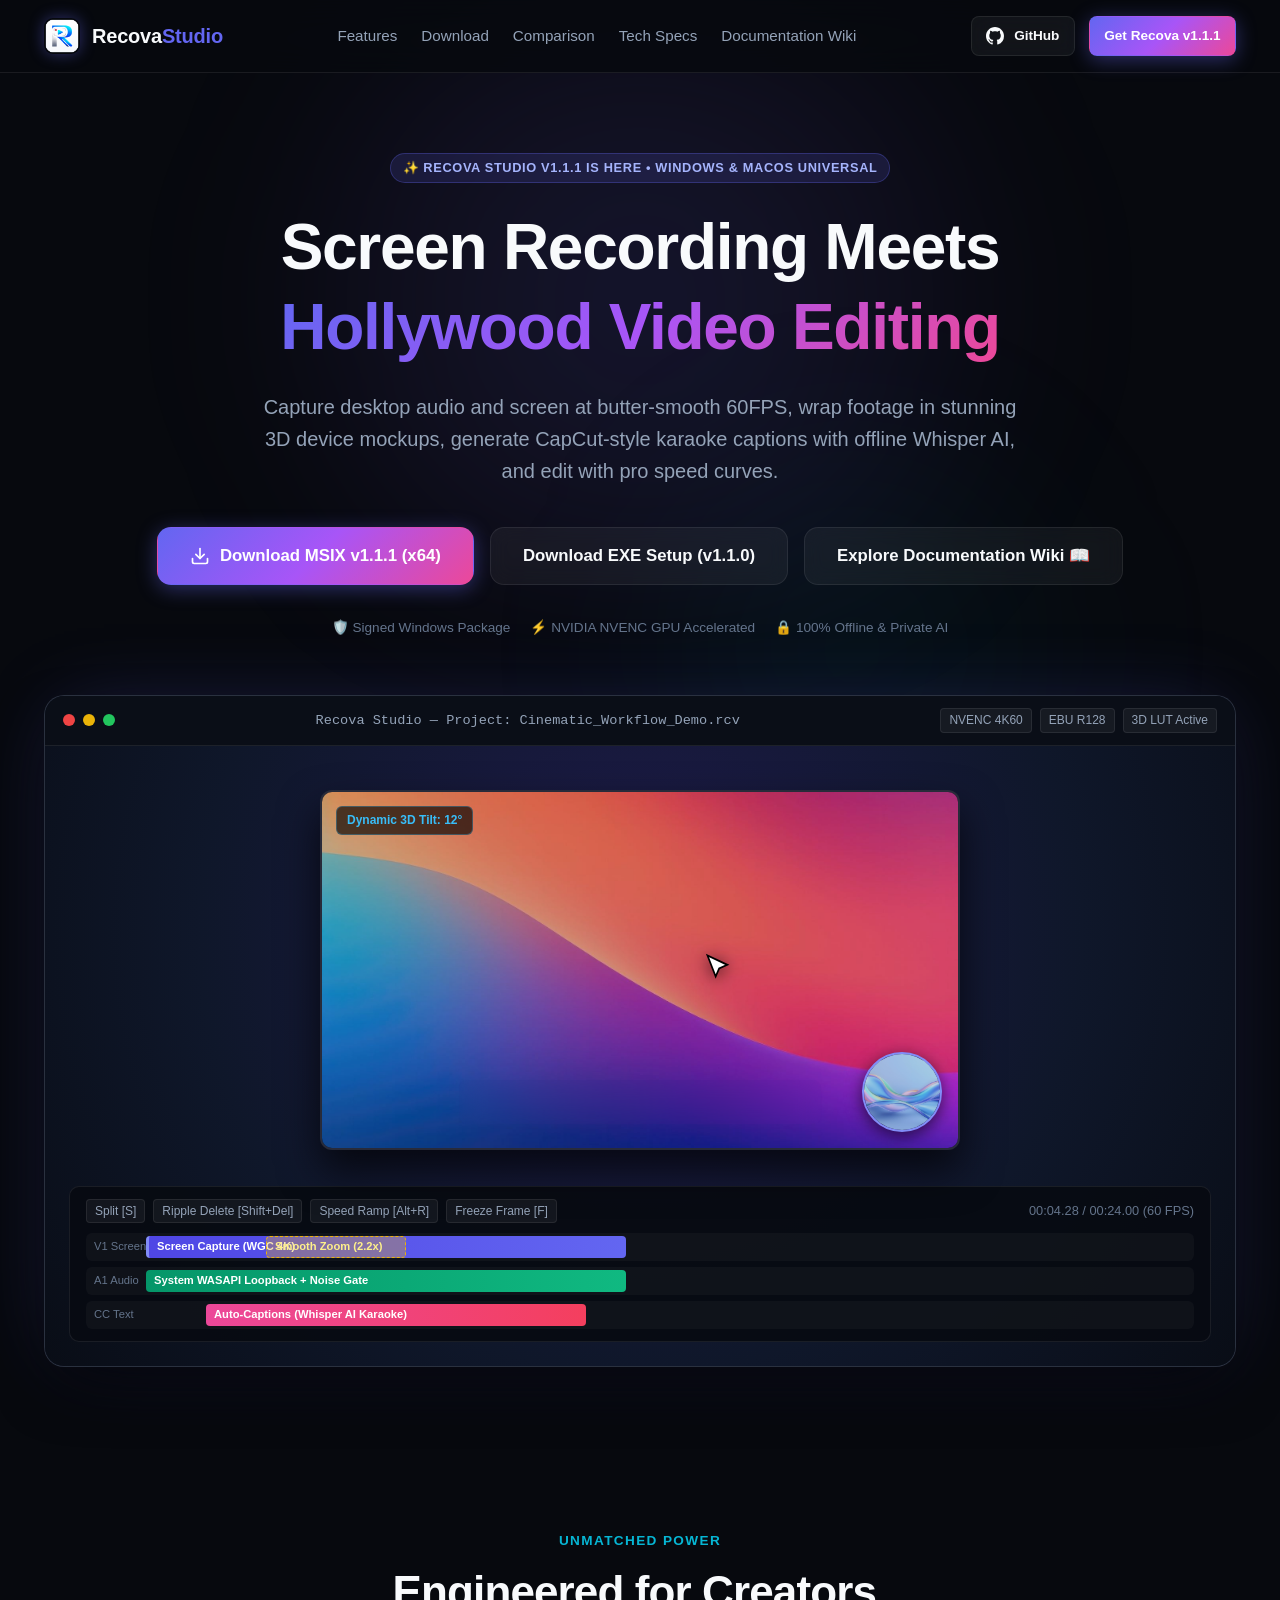
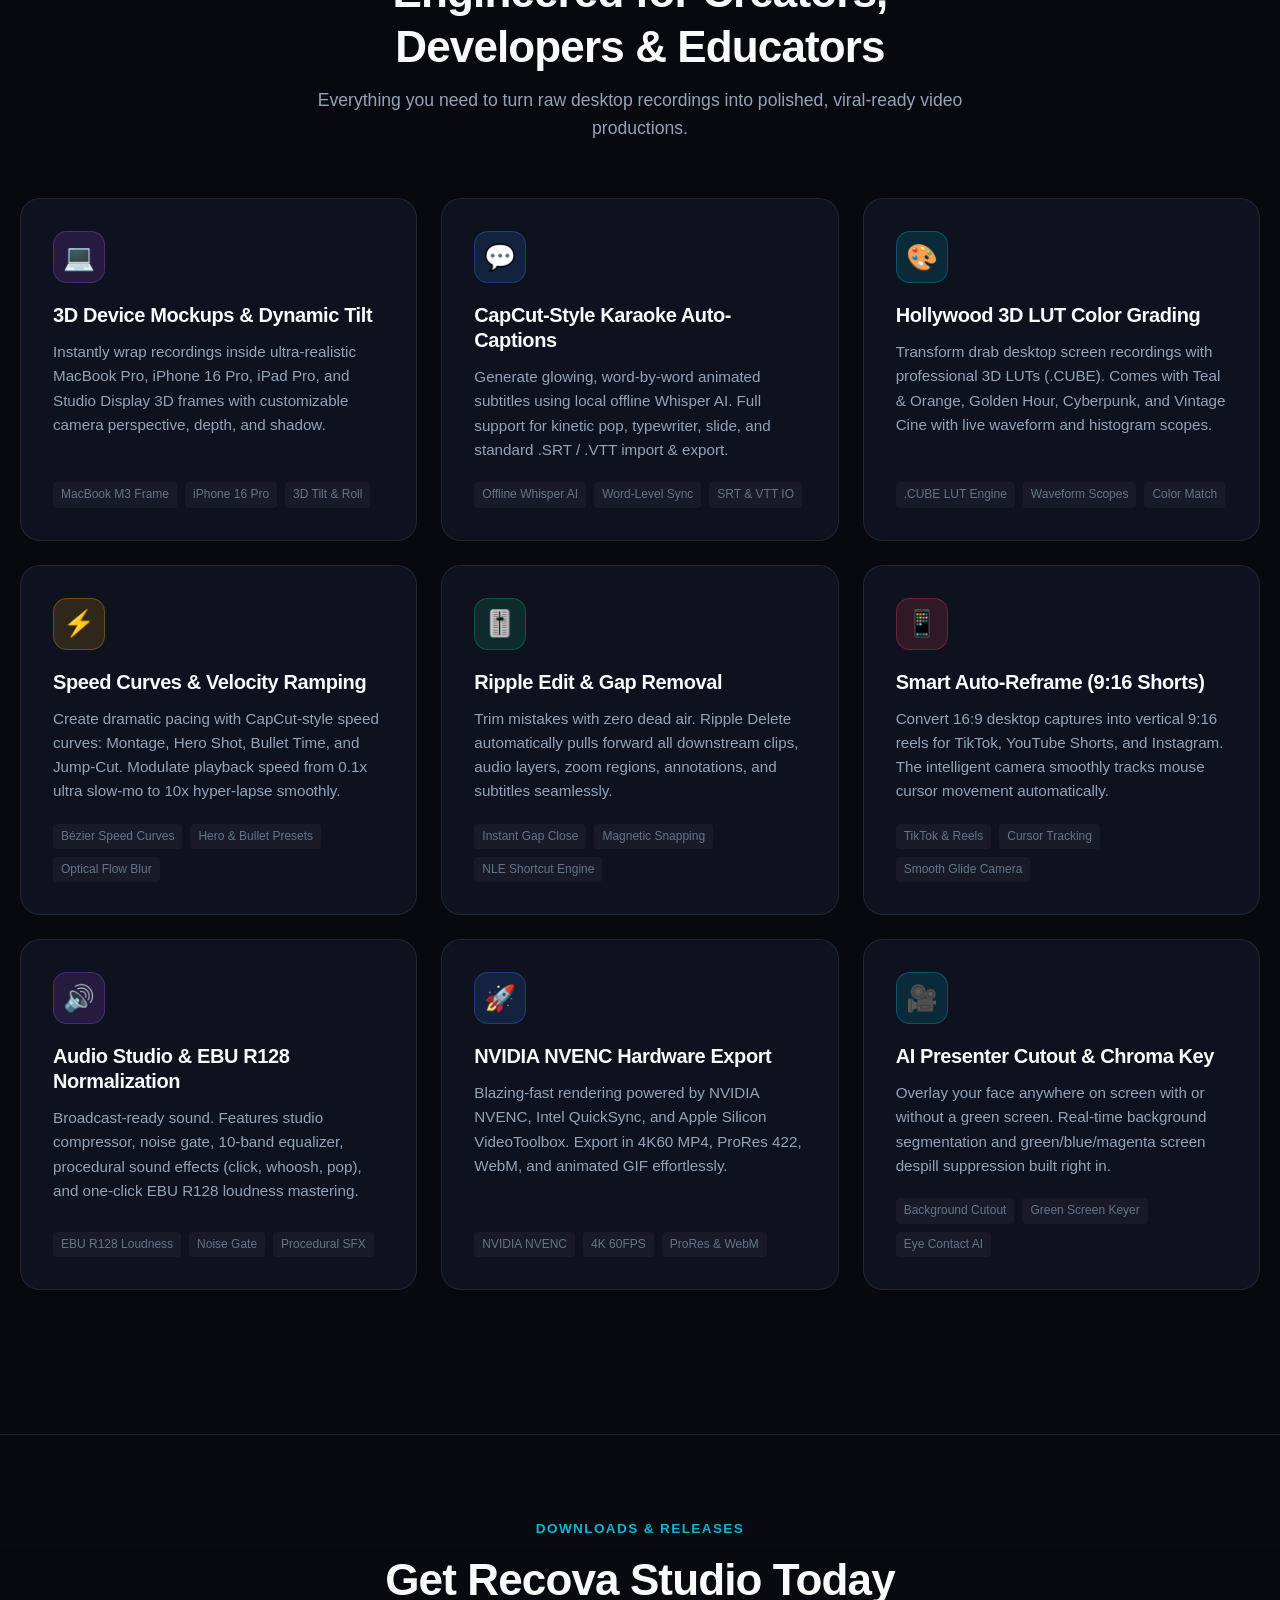
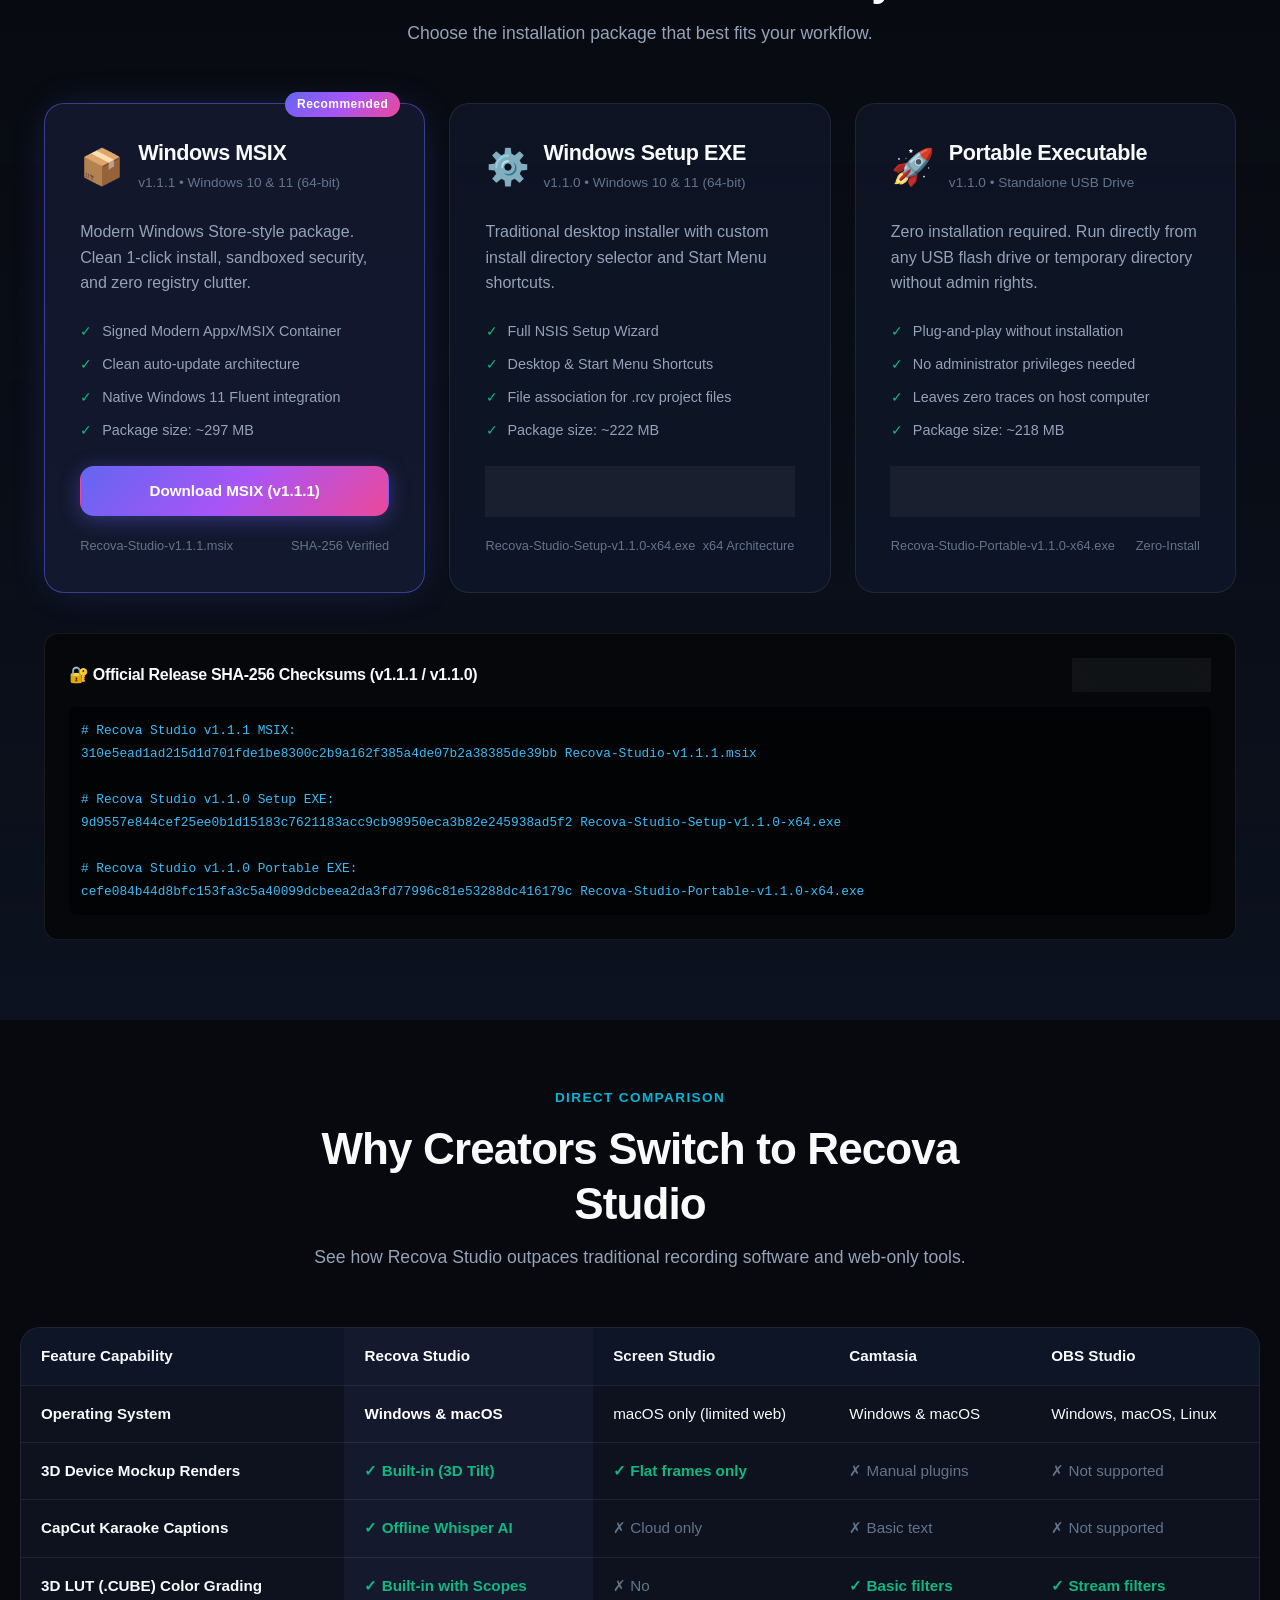
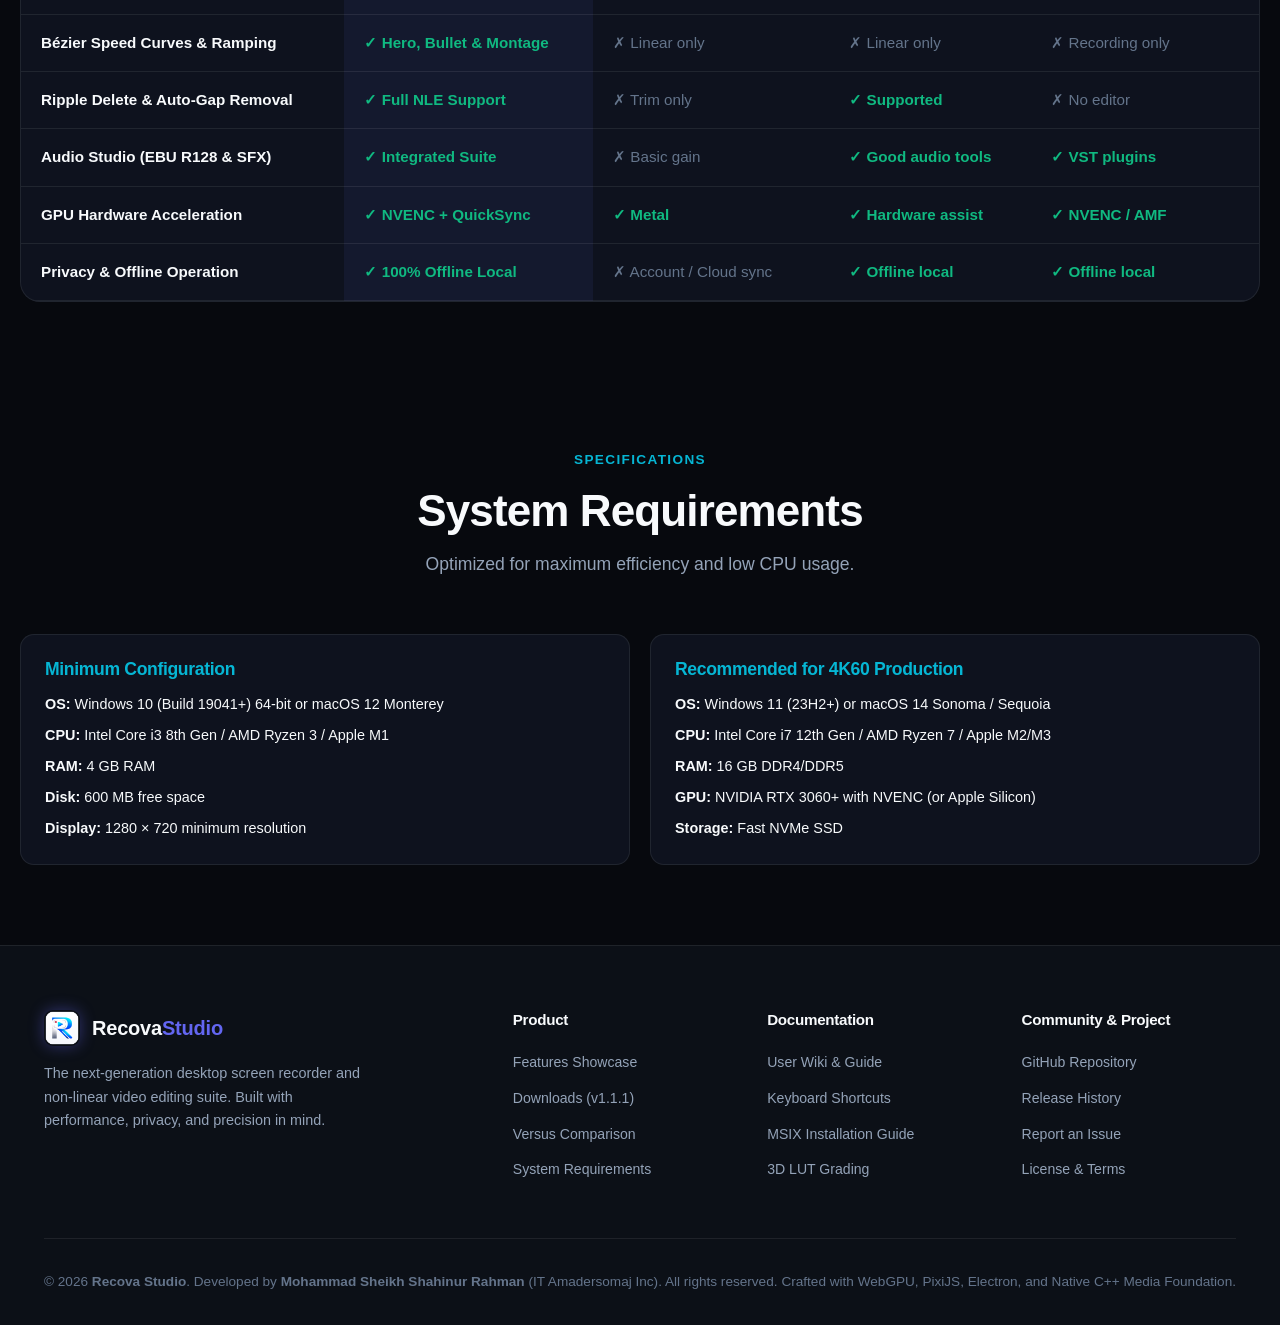
==== index.html @ 838f5127 "feat: launch official Recova Studio user website, documentation wiki, and download portal" ====
<!DOCTYPE html>
<html lang="en">
<head>
  <meta charset="UTF-8">
  <meta name="viewport" content="width=device-width, initial-scale=1.0">
  <title>Recova Studio — Next-Gen Screen Recording & Pro NLE Studio</title>
  <meta name="description" content="Recova Studio is a next-generation screen recorder and non-linear video editor for Windows and Mac. Featuring 3D device mockups, CapCut-style karaoke captions, offline Whisper AI, 3D LUTs, and GPU hardware acceleration.">
  <link rel="icon" type="image/png" href="assets/app-icons/recordly-32.png">
  <link rel="stylesheet" href="style.css">
</head>
<body>

  <!-- Ambient Glow Effects -->
  <div class="ambient-glow"></div>
  <div class="ambient-glow-bottom"></div>

  <!-- Navbar -->
  <header class="navbar">
    <div class="container nav-wrapper">
      <a href="index.html" class="brand">
        <img src="assets/recova-logo.png" alt="Recova Studio Logo" class="brand-icon">
        <span>Recova<span style="color: var(--accent-primary);">Studio</span></span>
      </a>

      <ul class="nav-links">
        <li><a href="#features" class="nav-link">Features</a></li>
        <li><a href="#download" class="nav-link">Download</a></li>
        <li><a href="#comparison" class="nav-link">Comparison</a></li>
        <li><a href="#specs" class="nav-link">Tech Specs</a></li>
        <li><a href="docs.html" class="nav-link">Documentation Wiki</a></li>
      </ul>

      <div class="nav-actions">
        <a href="https://github.com/mohammad-sheikh-shahinur-rahman/RECOVA-STUDIO-WIKI" target="_blank" rel="noopener noreferrer" class="btn btn-secondary btn-sm">
          <svg width="18" height="18" viewBox="0 0 24 24" fill="currentColor"><path d="M12 0C5.37 0 0 5.37 0 12c0 5.31 3.435 9.795 8.205 11.385.6.105.825-.255.825-.57 0-.285-.015-1.23-.015-2.235-3.015.555-3.795-.735-4.035-1.41-.135-.345-.72-1.41-1.23-1.695-.42-.225-1.02-.78-.015-.795.945-.015 1.62.87 1.845 1.23 1.08 1.815 2.805 1.305 3.495.99.105-.78.42-1.305.765-1.605-2.67-.3-5.46-1.335-5.46-5.925 0-1.305.465-2.385 1.23-3.225-.12-.3-.54-1.53.12-3.18 0 0 1.005-.315 3.3 1.23.96-.27 1.98-.405 3-.405s2.04.135 3 .405c2.295-1.56 3.3-1.23 3.3-1.23.66 1.65.24 2.88.12 3.18.765.84 1.23 1.905 1.23 3.225 0 4.605-2.805 5.625-5.475 5.925.435.375.81 1.095.81 2.22 0 1.605-.015 2.895-.015 3.3 0 .315.225.69.825.57A12.02 12.02 0 0024 12c0-6.63-5.37-12-12-12z"/></svg>
          GitHub
        </a>
        <a href="#download" class="btn btn-primary btn-sm">Get Recova v1.1.1</a>
      </div>
    </div>
  </header>

  <!-- Hero Section -->
  <main>
    <section class="hero">
      <div class="container">
        <div class="hero-badge-wrap">
          <span class="badge badge-gradient">
            ✨ Recova Studio v1.1.1 is here • Windows & macOS Universal
          </span>
        </div>

        <h1 class="hero-title">
          Screen Recording Meets <br>
          <span class="accent-gradient-text">Hollywood Video Editing</span>
        </h1>

        <p class="hero-subtitle">
          Capture desktop audio and screen at butter-smooth 60FPS, wrap footage in stunning 3D device mockups, generate CapCut-style karaoke captions with offline Whisper AI, and edit with pro speed curves.
        </p>

        <div class="hero-cta-group">
          <a href="https://github.com/mohammad-sheikh-shahinur-rahman/RECOVA-STUDIO-WIKI/releases/download/v1.1.1/Recova-Studio-v1.1.1.msix" class="btn btn-primary btn-lg">
            <svg width="20" height="20" viewBox="0 0 24 24" fill="none" stroke="currentColor" stroke-width="2" stroke-linecap="round" stroke-linejoin="round"><path d="M21 15v4a2 2 0 0 1-2 2H5a2 2 0 0 1-2-2v-4"></path><polyline points="7 10 12 15 17 10"></polyline><line x1="12" y1="15" x2="12" y2="3"></line></svg>
            Download MSIX v1.1.1 (x64)
          </a>
          <a href="https://github.com/mohammad-sheikh-shahinur-rahman/RECOVA-STUDIO-WIKI/releases/download/v1.1.1/Recova-Studio-Setup-v1.1.0-x64.exe" class="btn btn-secondary btn-lg">
            Download EXE Setup (v1.1.0)
          </a>
          <a href="docs.html" class="btn btn-secondary btn-lg">
            Explore Documentation Wiki 📖
          </a>
        </div>

        <div class="hero-meta">
          <span>🛡️ Signed Windows Package</span>
          <span>⚡ NVIDIA NVENC GPU Accelerated</span>
          <span>🔒 100% Offline & Private AI</span>
        </div>

        <!-- 3D Interactive App Mockup Preview -->
        <div class="preview-showcase">
          <div class="app-frame">
            <div class="frame-header">
              <div class="frame-dots">
                <span class="dot red"></span>
                <span class="dot yellow"></span>
                <span class="dot green"></span>
              </div>
              <div class="frame-title">Recova Studio — Project: Cinematic_Workflow_Demo.rcv</div>
              <div class="frame-chips">
                <span class="chip">NVENC 4K60</span>
                <span class="chip">EBU R128</span>
                <span class="chip">3D LUT Active</span>
              </div>
            </div>

            <div class="frame-body">
              <div class="mockup-canvas-wrapper">
                <div class="mockup-3d-screen">
                  <img src="assets/energy-17.jpg" alt="Video Canvas Preview">
                  <div class="mockup-overlay-badge">Dynamic 3D Tilt: 12°</div>
                  
                  <!-- Floating Cursor -->
                  <svg class="mockup-cursor" viewBox="0 0 24 24" fill="#ffffff" stroke="#000000" stroke-width="1.5">
                    <path d="M3 3l7 18 3-7 7-3L3 3z"/>
                  </svg>

                  <!-- Floating Webcam Bubble -->
                  <div class="mockup-webcam-bubble">
                    <img src="assets/glassmorphism-3.jpg" alt="Webcam Overlay">
                  </div>

                  <!-- Word-by-Word Karaoke Subtitle -->
                  <div class="mockup-karaoke-cue">
                    <span class="karaoke-active">Generate</span> cinematic videos in minutes ✨
                  </div>
                </div>
              </div>

              <!-- Pro Multi-Track Timeline -->
              <div class="mockup-timeline">
                <div class="timeline-controls">
                  <div class="timeline-tools">
                    <button class="tool-btn">Split [S]</button>
                    <button class="tool-btn">Ripple Delete [Shift+Del]</button>
                    <button class="tool-btn">Speed Ramp [Alt+R]</button>
                    <button class="tool-btn">Freeze Frame [F]</button>
                  </div>
                  <span>00:04.28 / 00:24.00 (60 FPS)</span>
                </div>

                <div class="timeline-tracks">
                  <div class="timeline-track">
                    <span>V1 Screen</span>
                    <div class="track-block block-video">Screen Capture (WGC 4K)</div>
                    <div class="track-block block-zoom">Smooth Zoom (2.2x)</div>
                  </div>
                  <div class="timeline-track">
                    <span>A1 Audio</span>
                    <div class="track-block block-audio">System WASAPI Loopback + Noise Gate</div>
                  </div>
                  <div class="timeline-track">
                    <span>CC Text</span>
                    <div class="track-block block-captions">Auto-Captions (Whisper AI Karaoke)</div>
                  </div>
                </div>
              </div>
            </div>
          </div>
        </div>
      </div>
    </section>

    <!-- Core Features Section -->
    <section id="features" class="container" style="padding: 4rem 0;">
      <div class="section-header">
        <span class="section-tag">Unmatched Power</span>
        <h2>Engineered for Creators, Developers & Educators</h2>
        <p class="section-desc">Everything you need to turn raw desktop recordings into polished, viral-ready video productions.</p>
      </div>

      <div class="features-grid">
        <!-- Feature 1 -->
        <div class="feature-card">
          <div class="card-icon purple">💻</div>
          <h3>3D Device Mockups & Dynamic Tilt</h3>
          <p>Instantly wrap recordings inside ultra-realistic MacBook Pro, iPhone 16 Pro, iPad Pro, and Studio Display 3D frames with customizable camera perspective, depth, and shadow.</p>
          <div class="feature-tags">
            <span class="tag-pill">MacBook M3 Frame</span>
            <span class="tag-pill">iPhone 16 Pro</span>
            <span class="tag-pill">3D Tilt & Roll</span>
          </div>
        </div>

        <!-- Feature 2 -->
        <div class="feature-card">
          <div class="card-icon blue">💬</div>
          <h3>CapCut-Style Karaoke Auto-Captions</h3>
          <p>Generate glowing, word-by-word animated subtitles using local offline Whisper AI. Full support for kinetic pop, typewriter, slide, and standard .SRT / .VTT import & export.</p>
          <div class="feature-tags">
            <span class="tag-pill">Offline Whisper AI</span>
            <span class="tag-pill">Word-Level Sync</span>
            <span class="tag-pill">SRT & VTT IO</span>
          </div>
        </div>

        <!-- Feature 3 -->
        <div class="feature-card">
          <div class="card-icon cyan">🎨</div>
          <h3>Hollywood 3D LUT Color Grading</h3>
          <p>Transform drab desktop screen recordings with professional 3D LUTs (.CUBE). Comes with Teal & Orange, Golden Hour, Cyberpunk, and Vintage Cine with live waveform and histogram scopes.</p>
          <div class="feature-tags">
            <span class="tag-pill">.CUBE LUT Engine</span>
            <span class="tag-pill">Waveform Scopes</span>
            <span class="tag-pill">Color Match</span>
          </div>
        </div>

        <!-- Feature 4 -->
        <div class="feature-card">
          <div class="card-icon amber">⚡</div>
          <h3>Speed Curves & Velocity Ramping</h3>
          <p>Create dramatic pacing with CapCut-style speed curves: Montage, Hero Shot, Bullet Time, and Jump-Cut. Modulate playback speed from 0.1x ultra slow-mo to 10x hyper-lapse smoothly.</p>
          <div class="feature-tags">
            <span class="tag-pill">Bézier Speed Curves</span>
            <span class="tag-pill">Hero & Bullet Presets</span>
            <span class="tag-pill">Optical Flow Blur</span>
          </div>
        </div>

        <!-- Feature 5 -->
        <div class="feature-card">
          <div class="card-icon emerald">🎚️</div>
          <h3>Ripple Edit & Gap Removal</h3>
          <p>Trim mistakes with zero dead air. Ripple Delete automatically pulls forward all downstream clips, audio layers, zoom regions, annotations, and subtitles seamlessly.</p>
          <div class="feature-tags">
            <span class="tag-pill">Instant Gap Close</span>
            <span class="tag-pill">Magnetic Snapping</span>
            <span class="tag-pill">NLE Shortcut Engine</span>
          </div>
        </div>

        <!-- Feature 6 -->
        <div class="feature-card">
          <div class="card-icon rose">📱</div>
          <h3>Smart Auto-Reframe (9:16 Shorts)</h3>
          <p>Convert 16:9 desktop captures into vertical 9:16 reels for TikTok, YouTube Shorts, and Instagram. The intelligent camera smoothly tracks mouse cursor movement automatically.</p>
          <div class="feature-tags">
            <span class="tag-pill">TikTok & Reels</span>
            <span class="tag-pill">Cursor Tracking</span>
            <span class="tag-pill">Smooth Glide Camera</span>
          </div>
        </div>

        <!-- Feature 7 -->
        <div class="feature-card">
          <div class="card-icon purple">🔊</div>
          <h3>Audio Studio & EBU R128 Normalization</h3>
          <p>Broadcast-ready sound. Features studio compressor, noise gate, 10-band equalizer, procedural sound effects (click, whoosh, pop), and one-click EBU R128 loudness mastering.</p>
          <div class="feature-tags">
            <span class="tag-pill">EBU R128 Loudness</span>
            <span class="tag-pill">Noise Gate</span>
            <span class="tag-pill">Procedural SFX</span>
          </div>
        </div>

        <!-- Feature 8 -->
        <div class="feature-card">
          <div class="card-icon blue">🚀</div>
          <h3>NVIDIA NVENC Hardware Export</h3>
          <p>Blazing-fast rendering powered by NVIDIA NVENC, Intel QuickSync, and Apple Silicon VideoToolbox. Export in 4K60 MP4, ProRes 422, WebM, and animated GIF effortlessly.</p>
          <div class="feature-tags">
            <span class="tag-pill">NVIDIA NVENC</span>
            <span class="tag-pill">4K 60FPS</span>
            <span class="tag-pill">ProRes & WebM</span>
          </div>
        </div>

        <!-- Feature 9 -->
        <div class="feature-card">
          <div class="card-icon cyan">🎥</div>
          <h3>AI Presenter Cutout & Chroma Key</h3>
          <p>Overlay your face anywhere on screen with or without a green screen. Real-time background segmentation and green/blue/magenta screen despill suppression built right in.</p>
          <div class="feature-tags">
            <span class="tag-pill">Background Cutout</span>
            <span class="tag-pill">Green Screen Keyer</span>
            <span class="tag-pill">Eye Contact AI</span>
          </div>
        </div>
      </div>
    </section>

    <!-- Downloads Section -->
    <section id="download" class="download-section">
      <div class="container">
        <div class="section-header">
          <span class="section-tag">Downloads & Releases</span>
          <h2>Get Recova Studio Today</h2>
          <p class="section-desc">Choose the installation package that best fits your workflow.</p>
        </div>

        <div class="download-cards-grid">
          <!-- MSIX Package (Recommended) -->
          <div class="dl-card highlight">
            <span class="dl-badge-top">Recommended</span>
            <div class="dl-header">
              <div class="dl-icon">📦</div>
              <div class="dl-title-wrap">
                <h3>Windows MSIX</h3>
                <span>v1.1.1 • Windows 10 & 11 (64-bit)</span>
              </div>
            </div>
            <p>Modern Windows Store-style package. Clean 1-click install, sandboxed security, and zero registry clutter.</p>
            <ul class="dl-features">
              <li><i>✓</i> Signed Modern Appx/MSIX Container</li>
              <li><i>✓</i> Clean auto-update architecture</li>
              <li><i>✓</i> Native Windows 11 Fluent integration</li>
              <li><i>✓</i> Package size: ~297 MB</li>
            </ul>
            <a href="https://github.com/mohammad-sheikh-shahinur-rahman/RECOVA-STUDIO-WIKI/releases/download/v1.1.1/Recova-Studio-v1.1.1.msix" class="btn btn-primary">
              Download MSIX (v1.1.1)
            </a>
            <div class="dl-meta-footer">
              <span>Recova-Studio-v1.1.1.msix</span>
              <span>SHA-256 Verified</span>
            </div>
          </div>

          <!-- Setup Installer EXE -->
          <div class="dl-card">
            <div class="dl-header">
              <div class="dl-icon">⚙️</div>
              <div class="dl-title-wrap">
                <h3>Windows Setup EXE</h3>
                <span>v1.1.0 • Windows 10 & 11 (64-bit)</span>
              </div>
            </div>
            <p>Traditional desktop installer with custom install directory selector and Start Menu shortcuts.</p>
            <ul class="dl-features">
              <li><i>✓</i> Full NSIS Setup Wizard</li>
              <li><i>✓</i> Desktop & Start Menu Shortcuts</li>
              <li><i>✓</i> File association for .rcv project files</li>
              <li><i>✓</i> Package size: ~222 MB</li>
            </ul>
            <a href="https://github.com/mohammad-sheikh-shahinur-rahman/RECOVA-STUDIO-WIKI/releases/download/v1.1.1/Recova-Studio-Setup-v1.1.0-x64.exe" class="btn btn-secondary">
              Download Setup EXE (v1.1.0)
            </a>
            <div class="dl-meta-footer">
              <span>Recova-Studio-Setup-v1.1.0-x64.exe</span>
              <span>x64 Architecture</span>
            </div>
          </div>

          <!-- Portable Executable -->
          <div class="dl-card">
            <div class="dl-header">
              <div class="dl-icon">🚀</div>
              <div class="dl-title-wrap">
                <h3>Portable Executable</h3>
                <span>v1.1.0 • Standalone USB Drive</span>
              </div>
            </div>
            <p>Zero installation required. Run directly from any USB flash drive or temporary directory without admin rights.</p>
            <ul class="dl-features">
              <li><i>✓</i> Plug-and-play without installation</li>
              <li><i>✓</i> No administrator privileges needed</li>
              <li><i>✓</i> Leaves zero traces on host computer</li>
              <li><i>✓</i> Package size: ~218 MB</li>
            </ul>
            <a href="https://github.com/mohammad-sheikh-shahinur-rahman/RECOVA-STUDIO-WIKI/releases/download/v1.1.1/Recova-Studio-Portable-v1.1.0-x64.exe" class="btn btn-secondary">
              Download Portable EXE
            </a>
            <div class="dl-meta-footer">
              <span>Recova-Studio-Portable-v1.1.0-x64.exe</span>
              <span>Zero-Install</span>
            </div>
          </div>
        </div>

        <!-- Checksums Box -->
        <div class="checksum-box">
          <div class="checksum-header">
            <h4>🔐 Official Release SHA-256 Checksums (v1.1.1 / v1.1.0)</h4>
            <button class="btn btn-secondary btn-sm" onclick="copyToClipboard('310e5ead1ad215d1d701fde1be8300c2b9a162f385a4de07b2a38385de39bb', this)">Copy MSIX Hash</button>
          </div>
          <div class="checksum-code">
# Recova Studio v1.1.1 MSIX:<br>
310e5ead1ad215d1d701fde1be8300c2b9a162f385a4de07b2a38385de39bb  Recova-Studio-v1.1.1.msix<br><br>
# Recova Studio v1.1.0 Setup EXE:<br>
9d9557e844cef25ee0b1d15183c7621183acc9cb98950eca3b82e245938ad5f2  Recova-Studio-Setup-v1.1.0-x64.exe<br><br>
# Recova Studio v1.1.0 Portable EXE:<br>
cefe084b44d8bfc153fa3c5a40099dcbeea2da3fd77996c81e53288dc416179c  Recova-Studio-Portable-v1.1.0-x64.exe
          </div>
        </div>
      </div>
    </section>

    <!-- Comparison Table -->
    <section id="comparison" class="container" style="padding: 4rem 0;">
      <div class="section-header">
        <span class="section-tag">Direct Comparison</span>
        <h2>Why Creators Switch to Recova Studio</h2>
        <p class="section-desc">See how Recova Studio outpaces traditional recording software and web-only tools.</p>
      </div>

      <div class="comparison-table-wrapper">
        <table class="comp-table">
          <thead>
            <tr>
              <th>Feature Capability</th>
              <th class="highlight-col">Recova Studio</th>
              <th>Screen Studio</th>
              <th>Camtasia</th>
              <th>OBS Studio</th>
            </tr>
          </thead>
          <tbody>
            <tr>
              <td><strong>Operating System</strong></td>
              <td class="highlight-col"><strong>Windows & macOS</strong></td>
              <td>macOS only (limited web)</td>
              <td>Windows & macOS</td>
              <td>Windows, macOS, Linux</td>
            </tr>
            <tr>
              <td><strong>3D Device Mockup Renders</strong></td>
              <td class="highlight-col"><span class="check">✓ Built-in (3D Tilt)</span></td>
              <td><span class="check">✓ Flat frames only</span></td>
              <td><span class="cross">✗ Manual plugins</span></td>
              <td><span class="cross">✗ Not supported</span></td>
            </tr>
            <tr>
              <td><strong>CapCut Karaoke Captions</strong></td>
              <td class="highlight-col"><span class="check">✓ Offline Whisper AI</span></td>
              <td><span class="cross">✗ Cloud only</span></td>
              <td><span class="cross">✗ Basic text</span></td>
              <td><span class="cross">✗ Not supported</span></td>
            </tr>
            <tr>
              <td><strong>3D LUT (.CUBE) Color Grading</strong></td>
              <td class="highlight-col"><span class="check">✓ Built-in with Scopes</span></td>
              <td><span class="cross">✗ No</span></td>
              <td><span class="check">✓ Basic filters</span></td>
              <td><span class="check">✓ Stream filters</span></td>
            </tr>
            <tr>
              <td><strong>Bézier Speed Curves & Ramping</strong></td>
              <td class="highlight-col"><span class="check">✓ Hero, Bullet & Montage</span></td>
              <td><span class="cross">✗ Linear only</span></td>
              <td><span class="cross">✗ Linear only</span></td>
              <td><span class="cross">✗ Recording only</span></td>
            </tr>
            <tr>
              <td><strong>Ripple Delete & Auto-Gap Removal</strong></td>
              <td class="highlight-col"><span class="check">✓ Full NLE Support</span></td>
              <td><span class="cross">✗ Trim only</span></td>
              <td><span class="check">✓ Supported</span></td>
              <td><span class="cross">✗ No editor</span></td>
            </tr>
            <tr>
              <td><strong>Audio Studio (EBU R128 & SFX)</strong></td>
              <td class="highlight-col"><span class="check">✓ Integrated Suite</span></td>
              <td><span class="cross">✗ Basic gain</span></td>
              <td><span class="check">✓ Good audio tools</span></td>
              <td><span class="check">✓ VST plugins</span></td>
            </tr>
            <tr>
              <td><strong>GPU Hardware Acceleration</strong></td>
              <td class="highlight-col"><span class="check">✓ NVENC + QuickSync</span></td>
              <td><span class="check">✓ Metal</span></td>
              <td><span class="check">✓ Hardware assist</span></td>
              <td><span class="check">✓ NVENC / AMF</span></td>
            </tr>
            <tr>
              <td><strong>Privacy & Offline Operation</strong></td>
              <td class="highlight-col"><span class="check">✓ 100% Offline Local</span></td>
              <td><span class="cross">✗ Account / Cloud sync</span></td>
              <td><span class="check">✓ Offline local</span></td>
              <td><span class="check">✓ Offline local</span></td>
            </tr>
          </tbody>
        </table>
      </div>
    </section>

    <!-- Technical Specs & Requirements -->
    <section id="specs" class="container" style="padding: 2rem 0 5rem;">
      <div class="section-header">
        <span class="section-tag">Specifications</span>
        <h2>System Requirements</h2>
        <p class="section-desc">Optimized for maximum efficiency and low CPU usage.</p>
      </div>

      <div class="sys-req-grid">
        <div class="sys-card">
          <h4>Minimum Configuration</h4>
          <ul>
            <li><strong>OS:</strong> Windows 10 (Build 19041+) 64-bit or macOS 12 Monterey</li>
            <li><strong>CPU:</strong> Intel Core i3 8th Gen / AMD Ryzen 3 / Apple M1</li>
            <li><strong>RAM:</strong> 4 GB RAM</li>
            <li><strong>Disk:</strong> 600 MB free space</li>
            <li><strong>Display:</strong> 1280 × 720 minimum resolution</li>
          </ul>
        </div>

        <div class="sys-card">
          <h4>Recommended for 4K60 Production</h4>
          <ul>
            <li><strong>OS:</strong> Windows 11 (23H2+) or macOS 14 Sonoma / Sequoia</li>
            <li><strong>CPU:</strong> Intel Core i7 12th Gen / AMD Ryzen 7 / Apple M2/M3</li>
            <li><strong>RAM:</strong> 16 GB DDR4/DDR5</li>
            <li><strong>GPU:</strong> NVIDIA RTX 3060+ with NVENC (or Apple Silicon)</li>
            <li><strong>Storage:</strong> Fast NVMe SSD</li>
          </ul>
        </div>
      </div>
    </section>
  </main>

  <!-- Footer -->
  <footer class="footer">
    <div class="container">
      <div class="footer-top">
        <div class="footer-brand">
          <a href="index.html" class="brand">
            <img src="assets/recova-logo.png" alt="Recova Studio Logo" class="brand-icon">
            <span>Recova<span style="color: var(--accent-primary);">Studio</span></span>
          </a>
          <p>
            The next-generation desktop screen recorder and non-linear video editing suite. Built with performance, privacy, and precision in mind.
          </p>
        </div>

        <div class="footer-group">
          <h4>Product</h4>
          <ul>
            <li><a href="#features">Features Showcase</a></li>
            <li><a href="#download">Downloads (v1.1.1)</a></li>
            <li><a href="#comparison">Versus Comparison</a></li>
            <li><a href="#specs">System Requirements</a></li>
          </ul>
        </div>

        <div class="footer-group">
          <h4>Documentation</h4>
          <ul>
            <li><a href="docs.html">User Wiki & Guide</a></li>
            <li><a href="docs.html#shortcuts">Keyboard Shortcuts</a></li>
            <li><a href="docs.html#troubleshooting">MSIX Installation Guide</a></li>
            <li><a href="docs.html#lut-grading">3D LUT Grading</a></li>
          </ul>
        </div>

        <div class="footer-group">
          <h4>Community & Project</h4>
          <ul>
            <li><a href="https://github.com/mohammad-sheikh-shahinur-rahman/RECOVA-STUDIO-WIKI" target="_blank" rel="noopener noreferrer">GitHub Repository</a></li>
            <li><a href="https://github.com/mohammad-sheikh-shahinur-rahman/RECOVA-STUDIO-WIKI/releases" target="_blank" rel="noopener noreferrer">Release History</a></li>
            <li><a href="https://github.com/mohammad-sheikh-shahinur-rahman/RECOVA-STUDIO-WIKI/issues" target="_blank" rel="noopener noreferrer">Report an Issue</a></li>
            <li><a href="https://github.com/mohammad-sheikh-shahinur-rahman/RECOVA-STUDIO-WIKI/blob/main/LICENSE" target="_blank" rel="noopener noreferrer">License & Terms</a></li>
          </ul>
        </div>
      </div>

      <div class="footer-bottom">
        <div>
          © 2026 <strong>Recova Studio</strong>. Developed by <strong>Mohammad Sheikh Shahinur Rahman</strong> (IT Amadersomaj Inc). All rights reserved.
        </div>
        <div>
          Crafted with WebGPU, PixiJS, Electron, and Native C++ Media Foundation.
        </div>
      </div>
    </div>
  </footer>

  <script src="app.js"></script>
</body>
</html>
---- style.css ----
/* ==========================================================================
   RECOVA STUDIO — OFFICIAL DESIGN SYSTEM & STYLESHEET
   Aesthetic: Linear / Screen Studio / Apple Dark Glassmorphism
   Author: Mohammad Sheikh Shahinur Rahman (IT Amadersomaj Inc)
   ========================================================================== */

:root {
  --bg-primary: #07090e;
  --bg-secondary: #0c1017;
  --bg-card: rgba(18, 24, 38, 0.7);
  --bg-card-hover: rgba(28, 36, 56, 0.85);
  --border-color: rgba(255, 255, 255, 0.08);
  --border-hover: rgba(99, 102, 241, 0.4);
  
  --accent-primary: #6366f1;
  --accent-secondary: #8b5cf6;
  --accent-cyan: #06b6d4;
  --accent-emerald: #10b981;
  --accent-rose: #f43f5e;
  --accent-amber: #f59e0b;

  --text-primary: #f8fafc;
  --text-secondary: #94a3b8;
  --text-muted: #64748b;
  --text-gradient: linear-gradient(135deg, #ffffff 0%, #cbd5e1 50%, #818cf8 100%);
  --accent-gradient: linear-gradient(135deg, #6366f1 0%, #a855f7 50%, #ec4899 100%);

  --font-main: -apple-system, BlinkMacSystemFont, "Segoe UI", Roboto, "Helvetica Neue", Arial, sans-serif;
  --font-mono: ui-monospace, SFMono-Regular, Menlo, Monaco, Consolas, "Liberation Mono", "Courier New", monospace;

  --shadow-sm: 0 2px 8px rgba(0, 0, 0, 0.3);
  --shadow-md: 0 10px 30px -5px rgba(0, 0, 0, 0.5);
  --shadow-glow: 0 0 50px -10px rgba(99, 102, 241, 0.35);
  --radius-sm: 8px;
  --radius-md: 14px;
  --radius-lg: 20px;
  --radius-full: 9999px;
  --transition: all 0.25s cubic-bezier(0.16, 1, 0.3, 1);
}

/* Reset & Base */
*, *::before, *::after {
  box-sizing: border-box;
  margin: 0;
  padding: 0;
}

html {
  scroll-behavior: smooth;
  font-size: 16px;
  color-scheme: dark;
}

body {
  font-family: var(--font-main);
  background-color: var(--bg-primary);
  color: var(--text-primary);
  line-height: 1.6;
  -webkit-font-smoothing: antialiased;
  -moz-osx-font-smoothing: grayscale;
  overflow-x: hidden;
  position: relative;
}

/* Ambient Background Glow */
.ambient-glow {
  position: fixed;
  top: 0;
  left: 50%;
  transform: translateX(-50%);
  width: 1000px;
  height: 600px;
  background: radial-gradient(circle, rgba(99, 102, 241, 0.15) 0%, rgba(139, 92, 246, 0.08) 40%, rgba(7, 9, 14, 0) 70%);
  filter: blur(80px);
  pointer-events: none;
  z-index: 0;
}

.ambient-glow-bottom {
  position: fixed;
  bottom: 0;
  right: 10%;
  width: 600px;
  height: 500px;
  background: radial-gradient(circle, rgba(6, 182, 212, 0.08) 0%, rgba(7, 9, 14, 0) 70%);
  filter: blur(90px);
  pointer-events: none;
  z-index: 0;
}

/* Typography */
h1, h2, h3, h4, h5, h6 {
  color: var(--text-primary);
  font-weight: 700;
  line-height: 1.25;
  letter-spacing: -0.02em;
}

h1 {
  font-size: clamp(2.5rem, 5vw, 4.2rem);
}

h2 {
  font-size: clamp(1.8rem, 3.5vw, 2.75rem);
}

h3 {
  font-size: clamp(1.25rem, 2vw, 1.6rem);
}

p {
  color: var(--text-secondary);
}

a {
  color: inherit;
  text-decoration: none;
  transition: var(--transition);
}

/* Utility Containers */
.container {
  width: 100%;
  max-width: 1240px;
  margin: 0 auto;
  padding: 0 1.5rem;
  position: relative;
  z-index: 1;
}

/* Navigation Bar */
.navbar {
  position: sticky;
  top: 0;
  width: 100%;
  background: rgba(7, 9, 14, 0.8);
  backdrop-filter: blur(16px);
  -webkit-backdrop-filter: blur(16px);
  border-bottom: 1px solid var(--border-color);
  z-index: 100;
  transition: var(--transition);
}

.navbar .nav-wrapper {
  display: flex;
  align-items: center;
  justify-content: space-between;
  height: 72px;
}

.brand {
  display: flex;
  align-items: center;
  gap: 12px;
  font-weight: 800;
  font-size: 1.25rem;
  letter-spacing: -0.01em;
}

.brand-icon {
  width: 36px;
  height: 36px;
  border-radius: 9px;
  object-fit: cover;
  box-shadow: 0 0 15px rgba(99, 102, 241, 0.4);
}

.nav-links {
  display: flex;
  align-items: center;
  gap: 24px;
  list-style: none;
}

.nav-link {
  font-size: 0.95rem;
  font-weight: 500;
  color: var(--text-secondary);
  transition: var(--transition);
}

.nav-link:hover, .nav-link.active {
  color: var(--text-primary);
}

.nav-actions {
  display: flex;
  align-items: center;
  gap: 14px;
}

/* Button Component */
.btn {
  display: inline-flex;
  align-items: center;
  justify-content: center;
  gap: 10px;
  font-size: 0.95rem;
  font-weight: 600;
  padding: 0.75rem 1.4rem;
  border-radius: var(--radius-md);
  border: 1px solid transparent;
  cursor: pointer;
  transition: var(--transition);
  text-decoration: none;
  white-space: nowrap;
}

.btn-primary {
  background: var(--accent-gradient);
  color: #ffffff;
  box-shadow: 0 4px 20px rgba(99, 102, 241, 0.4);
}

.btn-primary:hover {
  transform: translateY(-2px);
  box-shadow: 0 6px 28px rgba(99, 102, 241, 0.6);
}

.btn-secondary {
  background: rgba(255, 255, 255, 0.05);
  border-color: var(--border-color);
  color: var(--text-primary);
  backdrop-filter: blur(10px);
}

.btn-secondary:hover {
  background: rgba(255, 255, 255, 0.1);
  border-color: rgba(255, 255, 255, 0.2);
  transform: translateY(-2px);
}

.btn-sm {
  padding: 0.5rem 0.9rem;
  font-size: 0.85rem;
  border-radius: var(--radius-sm);
}

.btn-lg {
  padding: 0.9rem 2rem;
  font-size: 1.05rem;
  border-radius: var(--radius-md);
}

/* Badges & Pills */
.badge {
  display: inline-flex;
  align-items: center;
  gap: 6px;
  padding: 4px 12px;
  border-radius: var(--radius-full);
  font-size: 0.8rem;
  font-weight: 600;
  text-transform: uppercase;
  letter-spacing: 0.05em;
}

.badge-gradient {
  background: rgba(99, 102, 241, 0.15);
  border: 1px solid rgba(99, 102, 241, 0.3);
  color: #a5b4fc;
}

.badge-success {
  background: rgba(16, 185, 129, 0.15);
  border: 1px solid rgba(16, 185, 129, 0.3);
  color: #6ee7b7;
}

.badge-cyan {
  background: rgba(6, 182, 212, 0.15);
  border: 1px solid rgba(6, 182, 212, 0.3);
  color: #67e8f9;
}

/* Hero Section */
.hero {
  padding: 5rem 0 4rem;
  text-align: center;
  position: relative;
}

.hero-badge-wrap {
  display: flex;
  justify-content: center;
  margin-bottom: 1.5rem;
}

.hero-title {
  margin-bottom: 1.5rem;
}

.text-gradient {
  background: var(--text-gradient);
  -webkit-background-clip: text;
  -webkit-text-fill-color: transparent;
}

.accent-gradient-text {
  background: var(--accent-gradient);
  -webkit-background-clip: text;
  -webkit-text-fill-color: transparent;
}

.hero-subtitle {
  max-width: 760px;
  margin: 0 auto 2.5rem;
  font-size: 1.25rem;
  color: var(--text-secondary);
  font-weight: 400;
}

.hero-cta-group {
  display: flex;
  flex-wrap: wrap;
  align-items: center;
  justify-content: center;
  gap: 16px;
  margin-bottom: 2rem;
}

.hero-meta {
  display: flex;
  align-items: center;
  justify-content: center;
  gap: 20px;
  font-size: 0.85rem;
  color: var(--text-muted);
}

.hero-meta span {
  display: inline-flex;
  align-items: center;
  gap: 6px;
}

/* Interactive 3D App Preview Window */
.preview-showcase {
  margin: 3.5rem auto 2rem;
  perspective: 1200px;
}

.app-frame {
  background: rgba(15, 23, 42, 0.85);
  border: 1px solid rgba(255, 255, 255, 0.12);
  border-radius: var(--radius-lg);
  box-shadow: 0 25px 60px -15px rgba(0, 0, 0, 0.8), 0 0 80px -20px rgba(99, 102, 241, 0.3);
  overflow: hidden;
  transition: transform 0.2s ease-out, box-shadow 0.2s ease-out;
  transform-style: preserve-3d;
}

.frame-header {
  display: flex;
  align-items: center;
  justify-content: space-between;
  padding: 12px 18px;
  background: rgba(10, 14, 23, 0.95);
  border-bottom: 1px solid var(--border-color);
}

.frame-dots {
  display: flex;
  gap: 8px;
}

.dot {
  width: 12px;
  height: 12px;
  border-radius: 50%;
}
.dot.red { background: #ef4444; }
.dot.yellow { background: #eab308; }
.dot.green { background: #22c55e; }

.frame-title {
  font-size: 0.85rem;
  color: var(--text-secondary);
  font-family: var(--font-mono);
}

.frame-chips {
  display: flex;
  gap: 8px;
}

.chip {
  font-size: 0.75rem;
  background: rgba(255, 255, 255, 0.05);
  border: 1px solid var(--border-color);
  padding: 2px 8px;
  border-radius: 4px;
  color: var(--text-secondary);
}

/* Editor Mockup Interior */
.frame-body {
  position: relative;
  min-height: 480px;
  background: radial-gradient(circle at 50% 30%, #1e1b4b 0%, #0f172a 60%, #090d16 100%);
  display: flex;
  flex-direction: column;
  justify-content: space-between;
  padding: 24px;
}

.mockup-canvas-wrapper {
  flex: 1;
  display: flex;
  align-items: center;
  justify-content: center;
  position: relative;
  padding: 20px 0;
}

.mockup-3d-screen {
  position: relative;
  width: 80%;
  max-width: 640px;
  background: #020617;
  border-radius: 12px;
  border: 2px solid rgba(255, 255, 255, 0.15);
  box-shadow: 0 20px 40px rgba(0, 0, 0, 0.7);
  overflow: hidden;
  aspect-ratio: 16 / 9;
  display: flex;
  align-items: center;
  justify-content: center;
}

.mockup-3d-screen img {
  width: 100%;
  height: 100%;
  object-fit: cover;
  opacity: 0.85;
}

.mockup-overlay-badge {
  position: absolute;
  top: 14px;
  left: 14px;
  background: rgba(0, 0, 0, 0.65);
  backdrop-filter: blur(8px);
  padding: 4px 10px;
  border-radius: 6px;
  font-size: 0.75rem;
  font-weight: 600;
  color: #38bdf8;
  border: 1px solid rgba(56, 189, 248, 0.3);
}

.mockup-cursor {
  position: absolute;
  top: 45%;
  left: 60%;
  width: 28px;
  height: 28px;
  filter: drop-shadow(0 2px 8px rgba(0, 0, 0, 0.7));
  animation: cursorFloat 4s ease-in-out infinite;
}

@keyframes cursorFloat {
  0%, 100% { transform: translate(0, 0) scale(1); }
  50% { transform: translate(-30px, -20px) scale(1.05); }
}

.mockup-webcam-bubble {
  position: absolute;
  bottom: 16px;
  right: 16px;
  width: 80px;
  height: 80px;
  border-radius: 50%;
  border: 2px solid #818cf8;
  overflow: hidden;
  box-shadow: 0 4px 16px rgba(0, 0, 0, 0.6);
  background: #1e1b4b;
  display: flex;
  align-items: center;
  justify-content: center;
}

.mockup-webcam-bubble img {
  width: 100%;
  height: 100%;
  object-fit: cover;
}

.mockup-karaoke-cue {
  position: absolute;
  bottom: 24px;
  left: 50%;
  transform: translateX(-50%);
  background: rgba(15, 23, 42, 0.88);
  border: 1px solid rgba(99, 102, 241, 0.4);
  padding: 8px 18px;
  border-radius: 8px;
  font-weight: 700;
  font-size: 1rem;
  letter-spacing: 0.02em;
  backdrop-filter: blur(12px);
  box-shadow: 0 4px 20px rgba(0,0,0,0.5);
  white-space: nowrap;
}

.karaoke-active {
  color: #facc15;
  text-shadow: 0 0 12px rgba(250, 204, 21, 0.6);
}

/* Timeline Mockup */
.mockup-timeline {
  background: rgba(8, 11, 18, 0.95);
  border: 1px solid var(--border-color);
  border-radius: 10px;
  padding: 12px 16px;
  margin-top: 16px;
}

.timeline-controls {
  display: flex;
  align-items: center;
  justify-content: space-between;
  margin-bottom: 10px;
  font-size: 0.8rem;
  color: var(--text-muted);
}

.timeline-tools {
  display: flex;
  gap: 8px;
}

.tool-btn {
  background: rgba(255, 255, 255, 0.05);
  border: 1px solid var(--border-color);
  border-radius: 4px;
  padding: 4px 8px;
  font-size: 0.75rem;
  color: var(--text-secondary);
}

.timeline-tracks {
  display: flex;
  flex-direction: column;
  gap: 6px;
}

.timeline-track {
  height: 28px;
  background: rgba(255, 255, 255, 0.03);
  border-radius: 6px;
  position: relative;
  display: flex;
  align-items: center;
  padding: 0 8px;
  font-size: 0.7rem;
  color: var(--text-muted);
}

.track-block {
  position: absolute;
  height: 22px;
  border-radius: 4px;
  display: flex;
  align-items: center;
  padding: 0 8px;
  font-size: 0.7rem;
  font-weight: 600;
  color: #ffffff;
}

.block-video {
  left: 60px;
  width: 480px;
  background: linear-gradient(90deg, #4f46e5, #6366f1);
  border-left: 3px solid #818cf8;
}

.block-zoom {
  left: 180px;
  width: 140px;
  background: rgba(234, 179, 8, 0.3);
  border: 1px dashed #eab308;
  color: #fef08a;
}

.block-audio {
  left: 60px;
  width: 480px;
  background: linear-gradient(90deg, #059669, #10b981);
}

.block-captions {
  left: 120px;
  width: 380px;
  background: linear-gradient(90deg, #ec4899, #f43f5e);
}

/* Section Header */
.section-header {
  text-align: center;
  max-width: 700px;
  margin: 0 auto 3.5rem;
}

.section-tag {
  color: var(--accent-cyan);
  font-size: 0.85rem;
  font-weight: 700;
  text-transform: uppercase;
  letter-spacing: 0.1em;
  margin-bottom: 0.75rem;
  display: inline-block;
}

.section-desc {
  font-size: 1.1rem;
  margin-top: 0.75rem;
}

/* Feature Grid Cards */
.features-grid {
  display: grid;
  grid-template-columns: repeat(auto-fit, minmax(340px, 1fr));
  gap: 24px;
  margin-bottom: 5rem;
}

.feature-card {
  background: var(--bg-card);
  border: 1px solid var(--border-color);
  border-radius: var(--radius-lg);
  padding: 2rem;
  position: relative;
  overflow: hidden;
  transition: var(--transition);
  display: flex;
  flex-direction: column;
}

.feature-card:hover {
  background: var(--bg-card-hover);
  border-color: var(--border-hover);
  transform: translateY(-4px);
  box-shadow: var(--shadow-md);
}

.card-icon {
  width: 52px;
  height: 52px;
  border-radius: var(--radius-md);
  display: flex;
  align-items: center;
  justify-content: center;
  font-size: 1.6rem;
  margin-bottom: 1.25rem;
  background: rgba(255, 255, 255, 0.05);
  border: 1px solid var(--border-color);
}

.card-icon.purple { background: rgba(168, 85, 247, 0.15); border-color: rgba(168, 85, 247, 0.3); }
.card-icon.blue { background: rgba(59, 130, 246, 0.15); border-color: rgba(59, 130, 246, 0.3); }
.card-icon.cyan { background: rgba(6, 182, 212, 0.15); border-color: rgba(6, 182, 212, 0.3); }
.card-icon.amber { background: rgba(245, 158, 11, 0.15); border-color: rgba(245, 158, 11, 0.3); }
.card-icon.rose { background: rgba(244, 63, 94, 0.15); border-color: rgba(244, 63, 94, 0.3); }
.card-icon.emerald { background: rgba(16, 185, 129, 0.15); border-color: rgba(16, 185, 129, 0.3); }

.feature-card h3 {
  margin-bottom: 0.75rem;
  font-size: 1.25rem;
}

.feature-card p {
  font-size: 0.95rem;
  margin-bottom: 1.25rem;
  flex-grow: 1;
}

.feature-tags {
  display: flex;
  flex-wrap: wrap;
  gap: 8px;
}

.tag-pill {
  font-size: 0.75rem;
  padding: 3px 8px;
  background: rgba(255, 255, 255, 0.04);
  border-radius: 4px;
  color: var(--text-muted);
}

/* Download Section */
.download-section {
  padding: 5rem 0;
  background: linear-gradient(180deg, transparent 0%, rgba(15, 23, 42, 0.6) 100%);
  border-top: 1px solid var(--border-color);
}

.download-cards-grid {
  display: grid;
  grid-template-columns: repeat(auto-fit, minmax(320px, 1fr));
  gap: 24px;
  margin-top: 3rem;
}

.dl-card {
  background: rgba(15, 23, 42, 0.75);
  border: 1px solid var(--border-color);
  border-radius: var(--radius-lg);
  padding: 2.2rem;
  position: relative;
  display: flex;
  flex-direction: column;
  transition: var(--transition);
}

.dl-card.highlight {
  border-color: rgba(99, 102, 241, 0.5);
  box-shadow: 0 0 40px -10px rgba(99, 102, 241, 0.3);
  background: rgba(20, 27, 50, 0.85);
}

.dl-card:hover {
  transform: translateY(-4px);
  border-color: rgba(99, 102, 241, 0.6);
}

.dl-badge-top {
  position: absolute;
  top: -12px;
  right: 24px;
  background: var(--accent-gradient);
  color: #ffffff;
  padding: 3px 12px;
  border-radius: var(--radius-full);
  font-size: 0.75rem;
  font-weight: 700;
  letter-spacing: 0.04em;
}

.dl-header {
  display: flex;
  align-items: center;
  gap: 14px;
  margin-bottom: 1.5rem;
}

.dl-icon {
  font-size: 2.2rem;
}

.dl-title-wrap h3 {
  font-size: 1.35rem;
  margin-bottom: 2px;
}

.dl-title-wrap span {
  font-size: 0.85rem;
  color: var(--text-muted);
}

.dl-features {
  list-style: none;
  margin: 1.5rem 0;
  display: flex;
  flex-direction: column;
  gap: 10px;
  flex-grow: 1;
}

.dl-features li {
  font-size: 0.9rem;
  color: var(--text-secondary);
  display: flex;
  align-items: center;
  gap: 10px;
}

.dl-features li i {
  color: var(--accent-emerald);
  font-style: normal;
}

.dl-meta-footer {
  margin-top: 1.25rem;
  font-size: 0.8rem;
  color: var(--text-muted);
  display: flex;
  justify-content: space-between;
}

/* Checksums Section */
.checksum-box {
  background: #05070a;
  border: 1px solid var(--border-color);
  border-radius: var(--radius-md);
  padding: 1.5rem;
  margin-top: 2.5rem;
}

.checksum-header {
  display: flex;
  align-items: center;
  justify-content: space-between;
  margin-bottom: 1rem;
}

.checksum-code {
  font-family: var(--font-mono);
  font-size: 0.8rem;
  color: #38bdf8;
  background: rgba(0, 0, 0, 0.5);
  padding: 12px;
  border-radius: var(--radius-sm);
  overflow-x: auto;
  line-height: 1.8;
}

/* Comparison Table */
.comparison-table-wrapper {
  overflow-x: auto;
  margin: 3rem 0;
  border: 1px solid var(--border-color);
  border-radius: var(--radius-lg);
  background: var(--bg-card);
}

.comp-table {
  width: 100%;
  border-collapse: collapse;
  text-align: left;
  font-size: 0.95rem;
}

.comp-table th, .comp-table td {
  padding: 16px 20px;
  border-bottom: 1px solid var(--border-color);
}

.comp-table th {
  background: rgba(15, 23, 42, 0.8);
  font-weight: 700;
  color: var(--text-primary);
}

.comp-table th.highlight-col, .comp-table td.highlight-col {
  background: rgba(99, 102, 241, 0.08);
  font-weight: 600;
  color: #ffffff;
}

.comp-table tr:hover td {
  background: rgba(255, 255, 255, 0.02);
}

.check { color: #10b981; font-weight: bold; }
.cross { color: #64748b; }

/* System Requirements */
.sys-req-grid {
  display: grid;
  grid-template-columns: repeat(auto-fit, minmax(280px, 1fr));
  gap: 20px;
  margin-top: 2rem;
}

.sys-card {
  background: var(--bg-card);
  border: 1px solid var(--border-color);
  border-radius: var(--radius-md);
  padding: 1.5rem;
}

.sys-card h4 {
  font-size: 1.1rem;
  margin-bottom: 0.75rem;
  color: var(--accent-cyan);
}

.sys-card ul {
  list-style: none;
  display: flex;
  flex-direction: column;
  gap: 8px;
  font-size: 0.9rem;
}

/* Documentation Wiki Layout */
.docs-layout {
  display: flex;
  gap: 36px;
  padding: 3rem 0 6rem;
  position: relative;
}

.docs-sidebar {
  width: 280px;
  flex-shrink: 0;
  position: sticky;
  top: 96px;
  max-height: calc(100vh - 120px);
  overflow-y: auto;
  padding-right: 12px;
}

.docs-search {
  position: relative;
  margin-bottom: 1.5rem;
}

.docs-search input {
  width: 100%;
  background: rgba(255, 255, 255, 0.05);
  border: 1px solid var(--border-color);
  border-radius: var(--radius-md);
  padding: 10px 14px 10px 36px;
  color: var(--text-primary);
  font-size: 0.9rem;
  outline: none;
  transition: var(--transition);
}

.docs-search input:focus {
  border-color: var(--accent-primary);
  box-shadow: 0 0 0 3px rgba(99, 102, 241, 0.2);
}

.docs-search-icon {
  position: absolute;
  left: 12px;
  top: 50%;
  transform: translateY(-50%);
  color: var(--text-muted);
  pointer-events: none;
}

.docs-nav-group {
  margin-bottom: 1.5rem;
}

.docs-nav-title {
  font-size: 0.75rem;
  font-weight: 700;
  color: var(--text-muted);
  text-transform: uppercase;
  letter-spacing: 0.08em;
  margin-bottom: 8px;
}

.docs-nav-links {
  list-style: none;
  display: flex;
  flex-direction: column;
  gap: 4px;
}

.docs-nav-links a {
  display: block;
  padding: 6px 12px;
  font-size: 0.88rem;
  color: var(--text-secondary);
  border-radius: var(--radius-sm);
  transition: var(--transition);
}

.docs-nav-links a:hover {
  color: var(--text-primary);
  background: rgba(255, 255, 255, 0.04);
}

.docs-nav-links a.active {
  color: #818cf8;
  background: rgba(99, 102, 241, 0.12);
  font-weight: 600;
}

.docs-content {
  flex: 1;
  min-width: 0;
}

.docs-article {
  background: var(--bg-card);
  border: 1px solid var(--border-color);
  border-radius: var(--radius-lg);
  padding: 3rem;
  margin-bottom: 2.5rem;
}

.docs-article h2 {
  font-size: 2rem;
  margin-bottom: 1rem;
  padding-bottom: 0.75rem;
  border-bottom: 1px solid var(--border-color);
}

.docs-article h3 {
  font-size: 1.4rem;
  margin: 2rem 0 0.75rem;
  color: #cbd5e1;
}

.docs-article p {
  margin-bottom: 1.25rem;
  font-size: 1rem;
  line-height: 1.7;
}

.docs-article ul, .docs-article ol {
  margin: 1rem 0 1.5rem 1.5rem;
  color: var(--text-secondary);
}

.docs-article li {
  margin-bottom: 0.5rem;
}

.code-block {
  background: #030712;
  border: 1px solid var(--border-color);
  border-radius: var(--radius-md);
  padding: 1rem 1.25rem;
  font-family: var(--font-mono);
  font-size: 0.85rem;
  color: #38bdf8;
  overflow-x: auto;
  margin: 1.25rem 0;
  position: relative;
}

.callout {
  padding: 1.25rem 1.5rem;
  border-radius: var(--radius-md);
  margin: 1.5rem 0;
  display: flex;
  gap: 14px;
}

.callout-info {
  background: rgba(59, 130, 246, 0.1);
  border-left: 4px solid #3b82f6;
  color: #93c5fd;
}

.callout-tip {
  background: rgba(16, 185, 129, 0.1);
  border-left: 4px solid #10b981;
  color: #a7f3d0;
}

.callout-warn {
  background: rgba(245, 158, 11, 0.1);
  border-left: 4px solid #f59e0b;
  color: #fde68a;
}

/* Footer */
.footer {
  border-top: 1px solid var(--border-color);
  padding: 4rem 0 2rem;
  background: var(--bg-secondary);
}

.footer-top {
  display: grid;
  grid-template-columns: 2fr repeat(3, 1fr);
  gap: 40px;
  margin-bottom: 3.5rem;
}

.footer-brand p {
  margin-top: 1rem;
  font-size: 0.9rem;
  max-width: 320px;
}

.footer-group h4 {
  font-size: 0.95rem;
  margin-bottom: 1.25rem;
  color: var(--text-primary);
}

.footer-group ul {
  list-style: none;
  display: flex;
  flex-direction: column;
  gap: 10px;
}

.footer-group a {
  font-size: 0.88rem;
  color: var(--text-secondary);
}

.footer-group a:hover {
  color: var(--accent-primary);
}

.footer-bottom {
  display: flex;
  align-items: center;
  justify-content: space-between;
  padding-top: 2rem;
  border-top: 1px solid var(--border-color);
  font-size: 0.85rem;
  color: var(--text-muted);
}

/* Responsive Styles */
@media (max-width: 992px) {
  .docs-layout {
    flex-direction: column;
  }
  .docs-sidebar {
    width: 100%;
    position: static;
    max-height: none;
  }
  .footer-top {
    grid-template-columns: 1fr 1fr;
  }
  .nav-links {
    display: none;
  }
}

@media (max-width: 640px) {
  .hero-cta-group {
    flex-direction: column;
    width: 100%;
  }
  .hero-cta-group .btn {
    width: 100%;
  }
  .footer-top {
    grid-template-columns: 1fr;
  }
  .footer-bottom {
    flex-direction: column;
    gap: 12px;
    text-align: center;
  }
  .docs-article {
    padding: 1.5rem;
  }
}
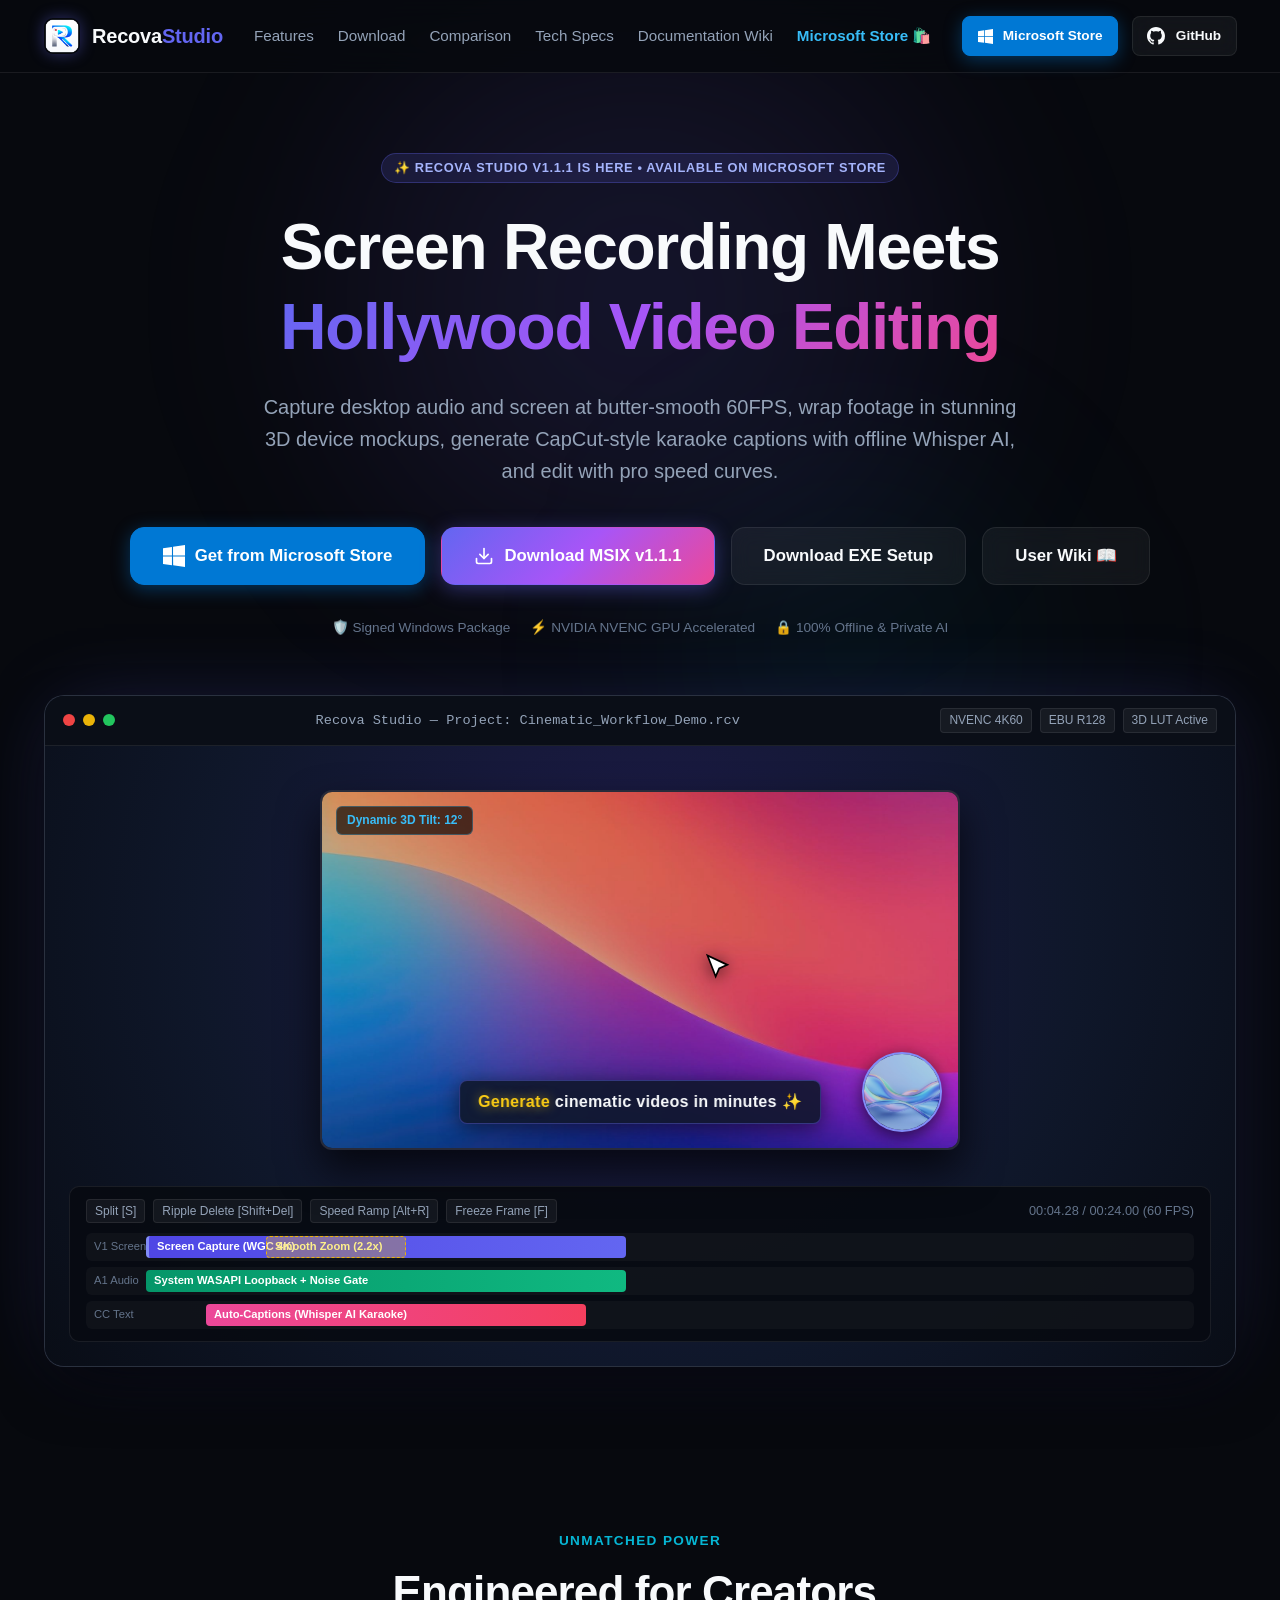
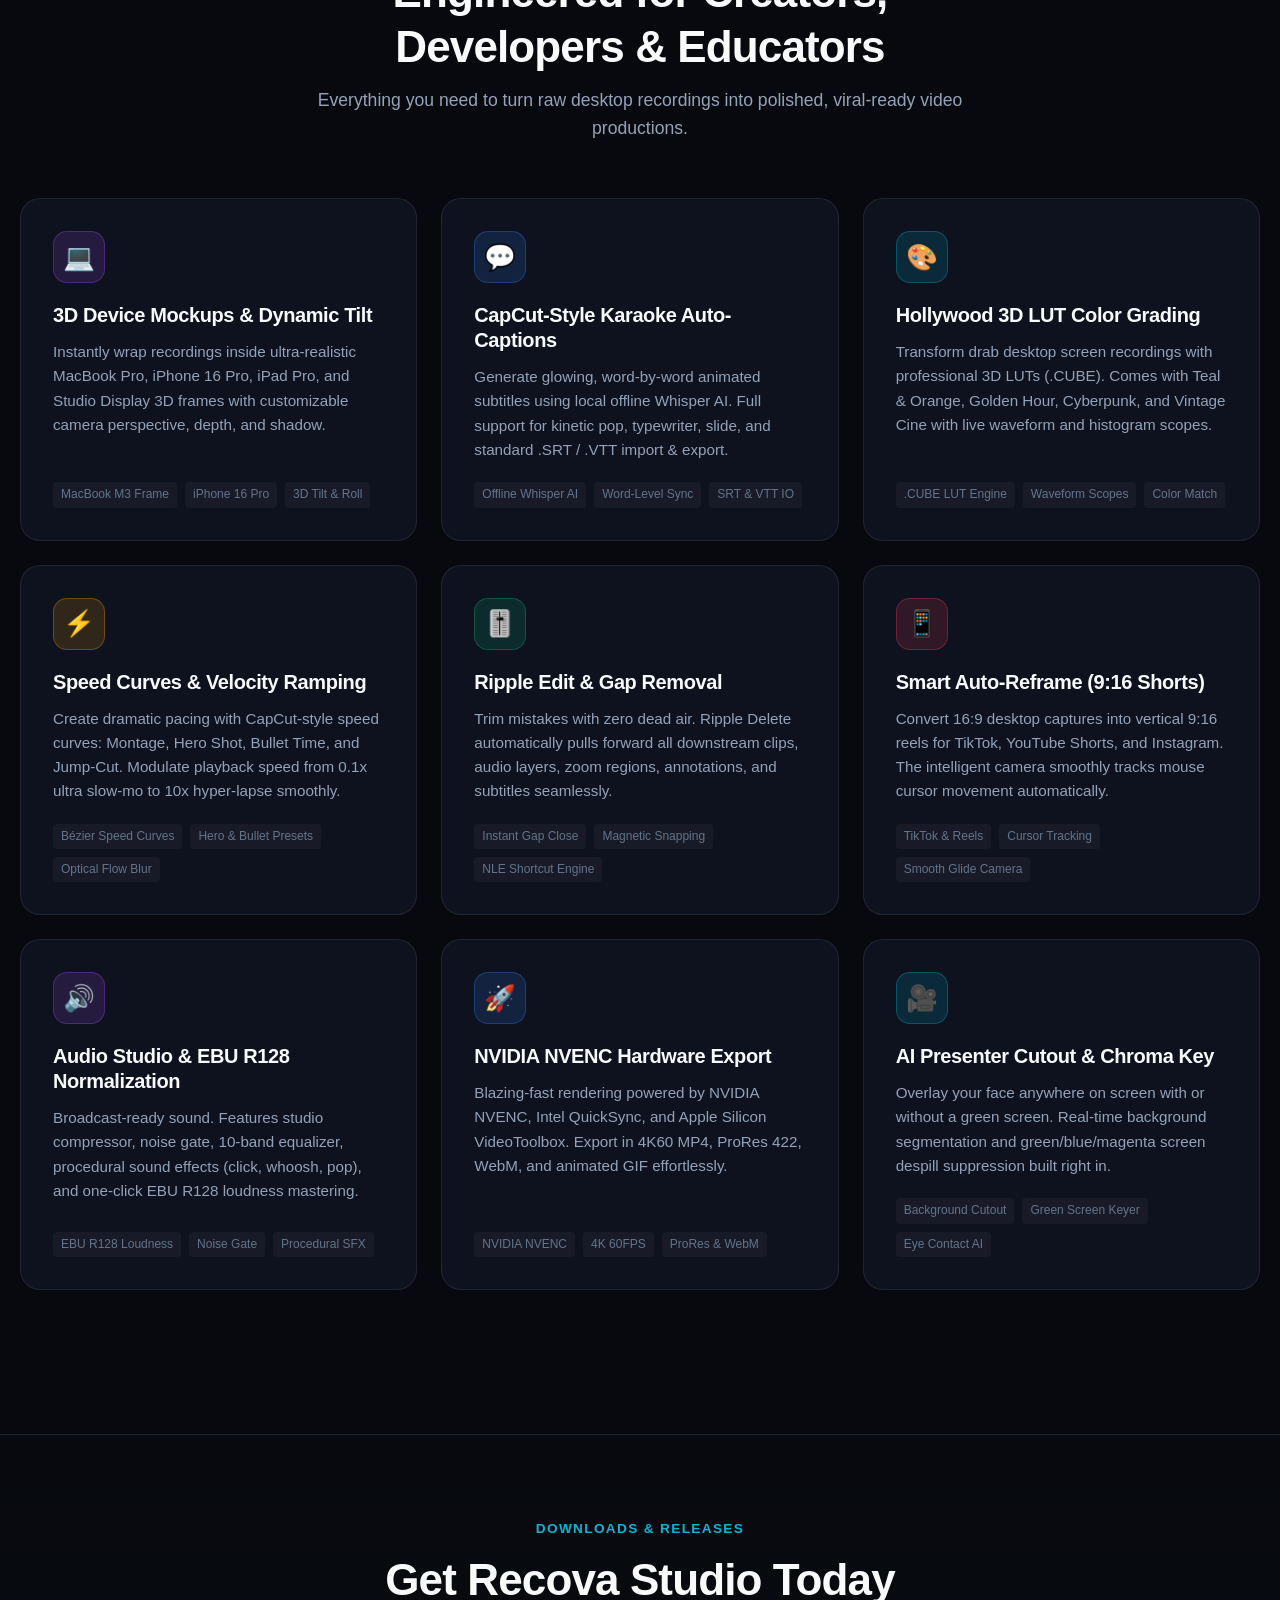
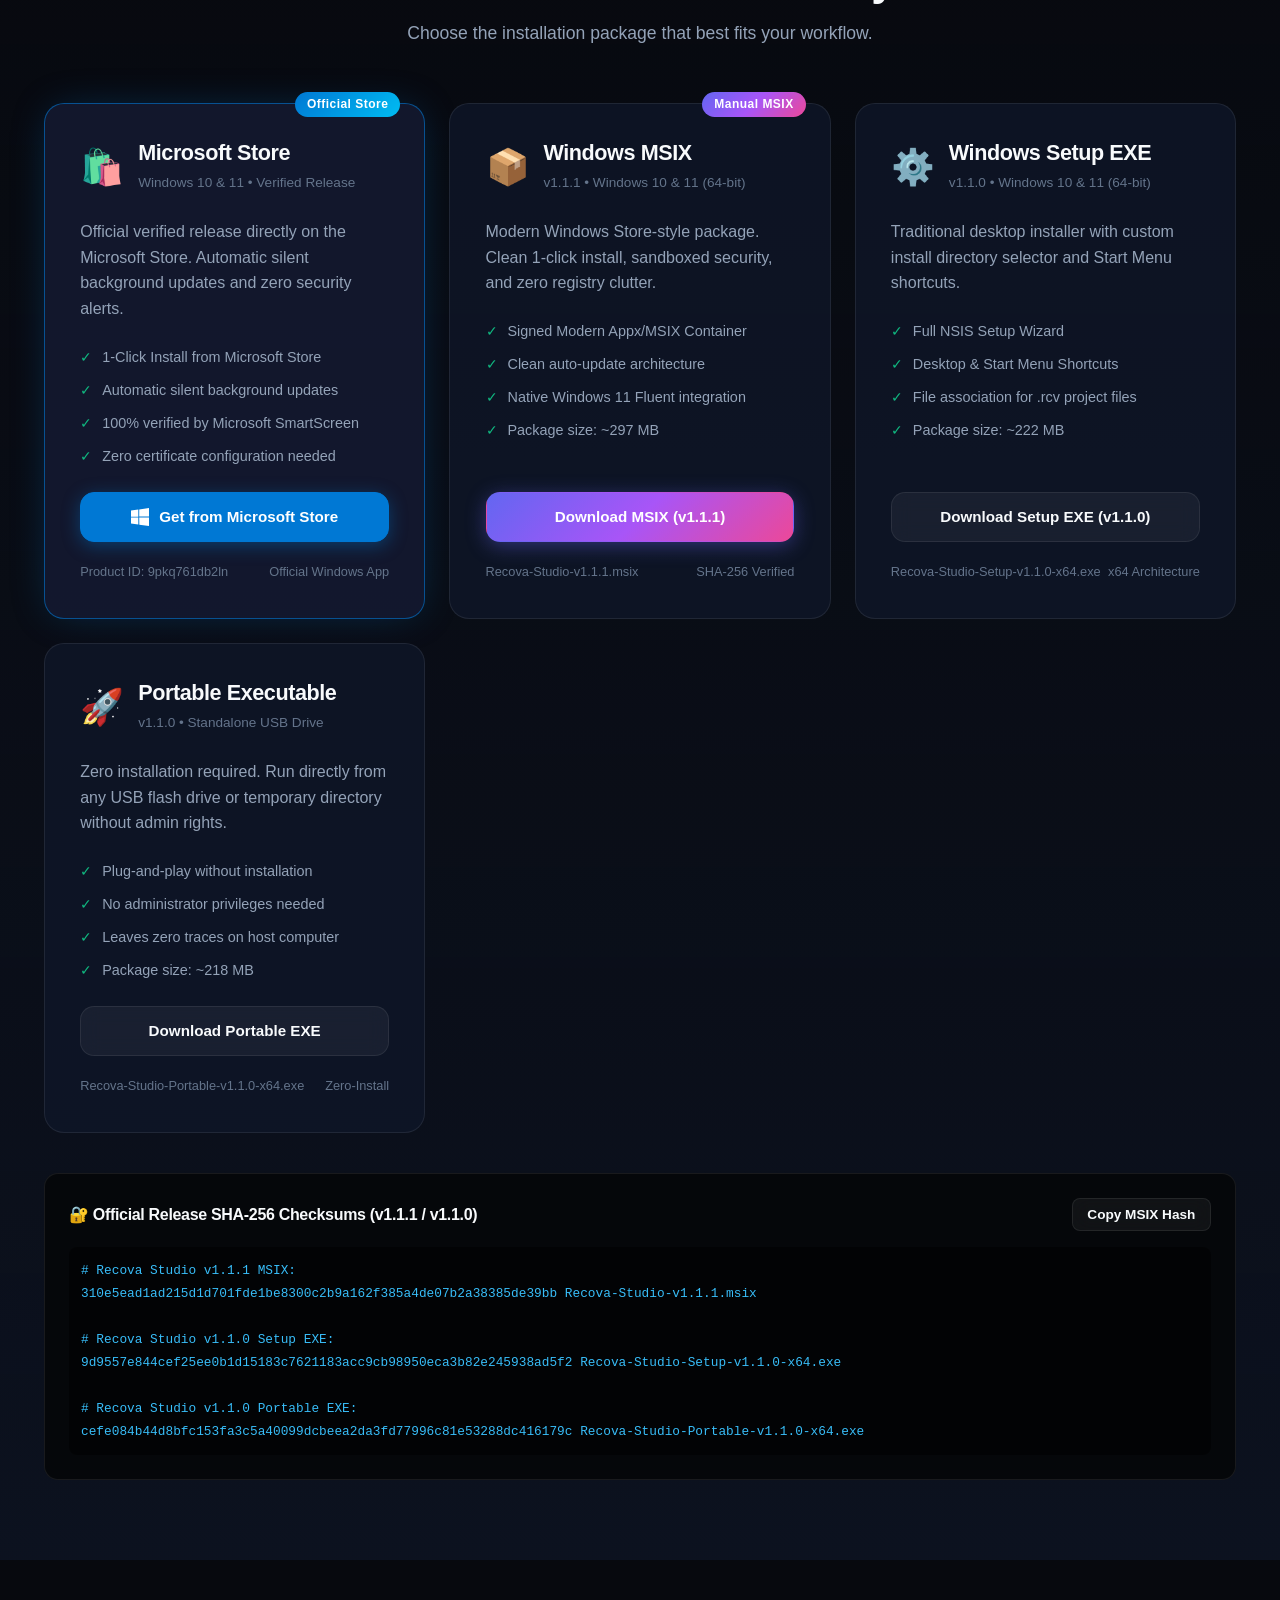
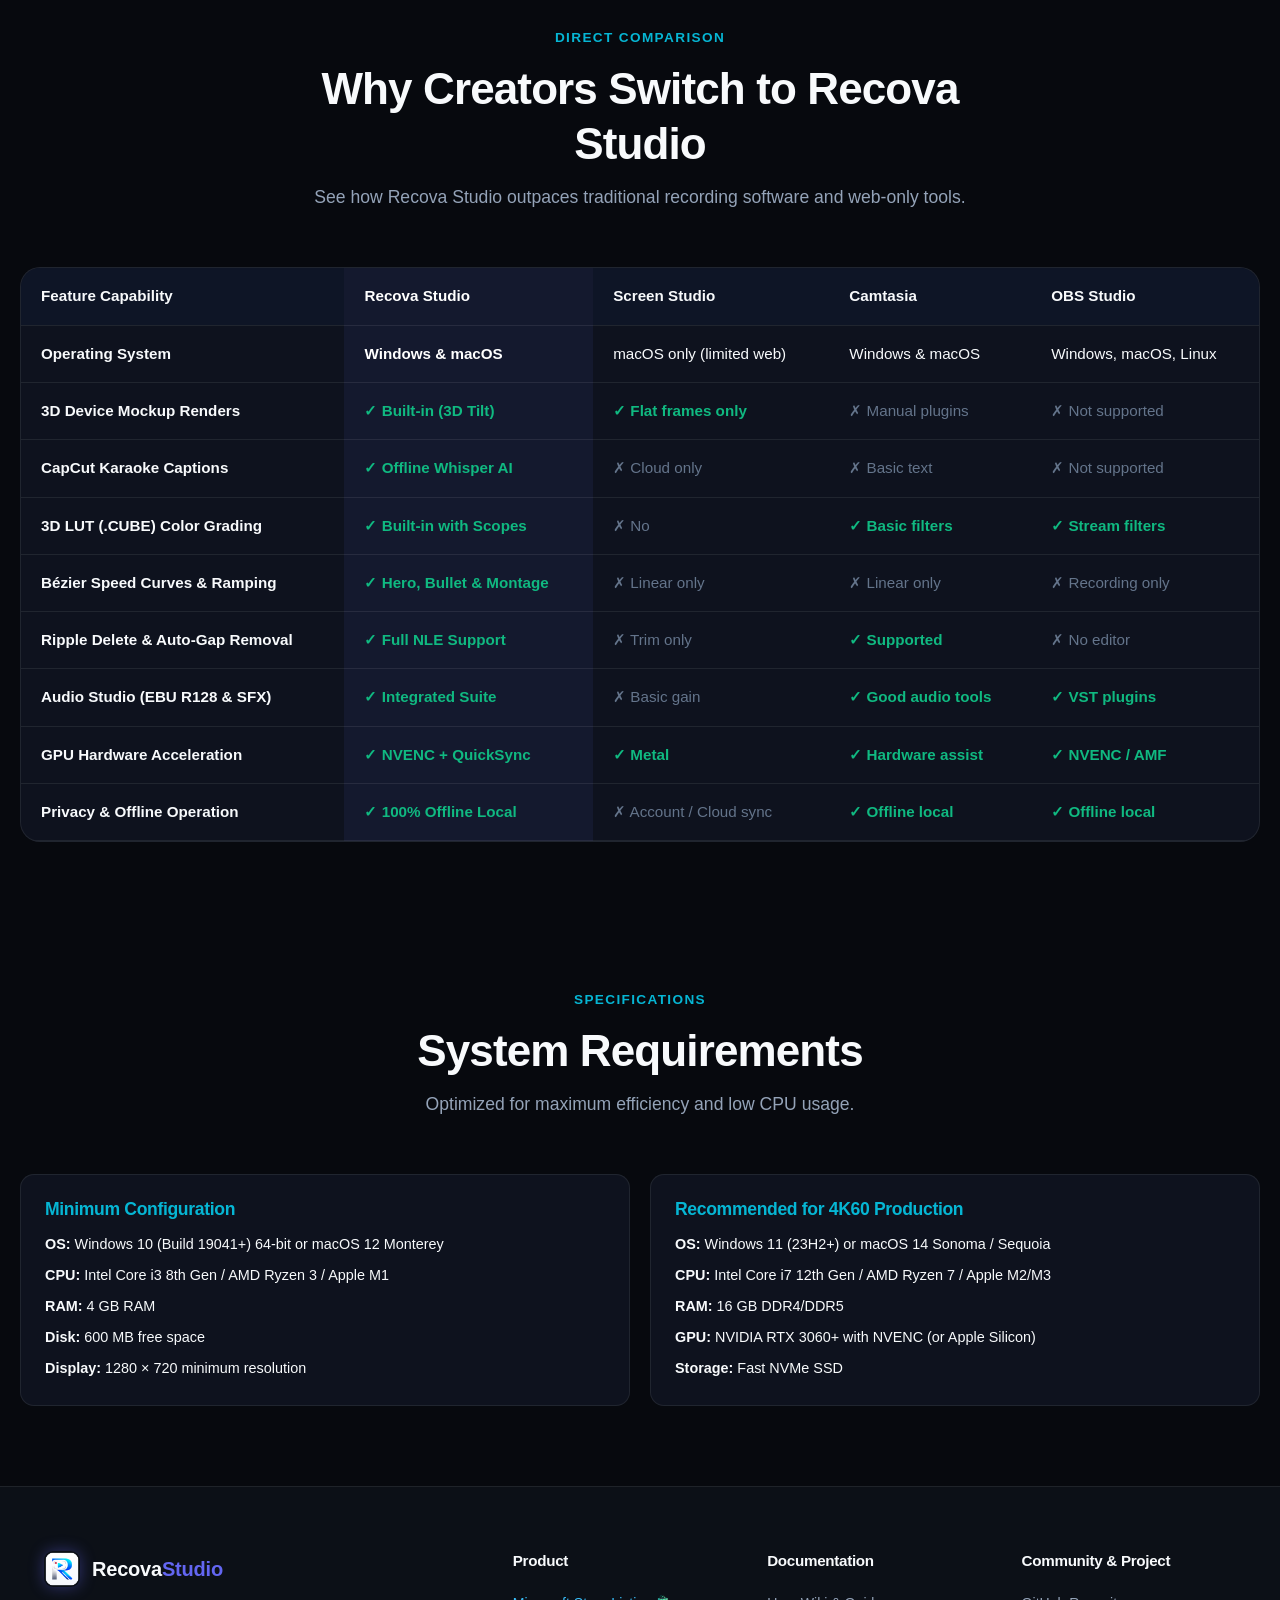
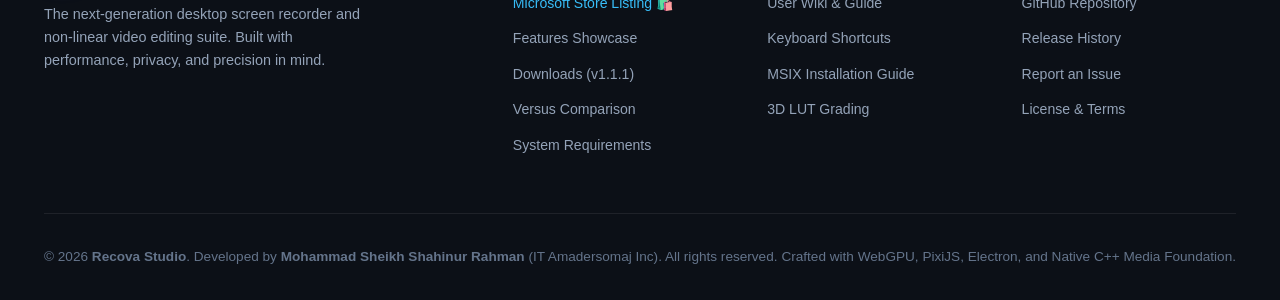
==== commit 2cca1ac1: "feat: add official Microsoft Store listing (9pkq761db2ln) to website, docs, and readme" ====
--- a/index.html
+++ b/index.html
@@ -28,14 +28,18 @@
         <li><a href="#comparison" class="nav-link">Comparison</a></li>
         <li><a href="#specs" class="nav-link">Tech Specs</a></li>
         <li><a href="docs.html" class="nav-link">Documentation Wiki</a></li>
+        <li><a href="https://apps.microsoft.com/detail/9pkq761db2ln?hl=en-GB&gl=BD" target="_blank" rel="noopener noreferrer" class="nav-link" style="color: #38bdf8; font-weight: 600;">Microsoft Store 🛍️</a></li>
       </ul>
 
       <div class="nav-actions">
+        <a href="https://apps.microsoft.com/detail/9pkq761db2ln?hl=en-GB&gl=BD" target="_blank" rel="noopener noreferrer" class="btn btn-store btn-sm">
+          <svg width="15" height="15" viewBox="0 0 24 24" fill="currentColor"><path d="M0 3.449L9.75 2.1v9.451H0m10.949-9.602L24 0v11.4H10.949M0 12.6h9.75v9.451L0 20.699M10.949 12.6H24V24l-12.9-1.801"/></svg>
+          Microsoft Store
+        </a>
         <a href="https://github.com/mohammad-sheikh-shahinur-rahman/RECOVA-STUDIO-WIKI" target="_blank" rel="noopener noreferrer" class="btn btn-secondary btn-sm">
           <svg width="18" height="18" viewBox="0 0 24 24" fill="currentColor"><path d="M12 0C5.37 0 0 5.37 0 12c0 5.31 3.435 9.795 8.205 11.385.6.105.825-.255.825-.57 0-.285-.015-1.23-.015-2.235-3.015.555-3.795-.735-4.035-1.41-.135-.345-.72-1.41-1.23-1.695-.42-.225-1.02-.78-.015-.795.945-.015 1.62.87 1.845 1.23 1.08 1.815 2.805 1.305 3.495.99.105-.78.42-1.305.765-1.605-2.67-.3-5.46-1.335-5.46-5.925 0-1.305.465-2.385 1.23-3.225-.12-.3-.54-1.53.12-3.18 0 0 1.005-.315 3.3 1.23.96-.27 1.98-.405 3-.405s2.04.135 3 .405c2.295-1.56 3.3-1.23 3.3-1.23.66 1.65.24 2.88.12 3.18.765.84 1.23 1.905 1.23 3.225 0 4.605-2.805 5.625-5.475 5.925.435.375.81 1.095.81 2.22 0 1.605-.015 2.895-.015 3.3 0 .315.225.69.825.57A12.02 12.02 0 0024 12c0-6.63-5.37-12-12-12z"/></svg>
           GitHub
         </a>
-        <a href="#download" class="btn btn-primary btn-sm">Get Recova v1.1.1</a>
       </div>
     </div>
   </header>
@@ -46,7 +50,7 @@
       <div class="container">
         <div class="hero-badge-wrap">
           <span class="badge badge-gradient">
-            ✨ Recova Studio v1.1.1 is here • Windows & macOS Universal
+            ✨ Recova Studio v1.1.1 is here • Available on Microsoft Store
           </span>
         </div>
 
@@ -60,15 +64,19 @@
         </p>
 
         <div class="hero-cta-group">
+          <a href="https://apps.microsoft.com/detail/9pkq761db2ln?hl=en-GB&gl=BD" target="_blank" rel="noopener noreferrer" class="btn btn-store btn-lg">
+            <svg width="22" height="22" viewBox="0 0 24 24" fill="currentColor"><path d="M0 3.449L9.75 2.1v9.451H0m10.949-9.602L24 0v11.4H10.949M0 12.6h9.75v9.451L0 20.699M10.949 12.6H24V24l-12.9-1.801"/></svg>
+            Get from Microsoft Store
+          </a>
           <a href="https://github.com/mohammad-sheikh-shahinur-rahman/RECOVA-STUDIO-WIKI/releases/download/v1.1.1/Recova-Studio-v1.1.1.msix" class="btn btn-primary btn-lg">
             <svg width="20" height="20" viewBox="0 0 24 24" fill="none" stroke="currentColor" stroke-width="2" stroke-linecap="round" stroke-linejoin="round"><path d="M21 15v4a2 2 0 0 1-2 2H5a2 2 0 0 1-2-2v-4"></path><polyline points="7 10 12 15 17 10"></polyline><line x1="12" y1="15" x2="12" y2="3"></line></svg>
-            Download MSIX v1.1.1 (x64)
+            Download MSIX v1.1.1
           </a>
           <a href="https://github.com/mohammad-sheikh-shahinur-rahman/RECOVA-STUDIO-WIKI/releases/download/v1.1.1/Recova-Studio-Setup-v1.1.0-x64.exe" class="btn btn-secondary btn-lg">
-            Download EXE Setup (v1.1.0)
+            Download EXE Setup
           </a>
           <a href="docs.html" class="btn btn-secondary btn-lg">
-            Explore Documentation Wiki 📖
+            User Wiki 📖
           </a>
         </div>
 
@@ -281,9 +289,36 @@
         </div>
 
         <div class="download-cards-grid">
+          <!-- Microsoft Store (Official Store Release) -->
+          <div class="dl-card highlight" style="border-color: rgba(0, 120, 212, 0.6); box-shadow: 0 0 40px -10px rgba(0, 120, 212, 0.35);">
+            <span class="dl-badge-top" style="background: linear-gradient(135deg, #0078d4, #00bcf2);">Official Store</span>
+            <div class="dl-header">
+              <div class="dl-icon">🛍️</div>
+              <div class="dl-title-wrap">
+                <h3>Microsoft Store</h3>
+                <span>Windows 10 & 11 • Verified Release</span>
+              </div>
+            </div>
+            <p>Official verified release directly on the Microsoft Store. Automatic silent background updates and zero security alerts.</p>
+            <ul class="dl-features">
+              <li><i>✓</i> 1-Click Install from Microsoft Store</li>
+              <li><i>✓</i> Automatic silent background updates</li>
+              <li><i>✓</i> 100% verified by Microsoft SmartScreen</li>
+              <li><i>✓</i> Zero certificate configuration needed</li>
+            </ul>
+            <a href="https://apps.microsoft.com/detail/9pkq761db2ln?hl=en-GB&gl=BD" target="_blank" rel="noopener noreferrer" class="btn btn-store">
+              <svg width="18" height="18" viewBox="0 0 24 24" fill="currentColor"><path d="M0 3.449L9.75 2.1v9.451H0m10.949-9.602L24 0v11.4H10.949M0 12.6h9.75v9.451L0 20.699M10.949 12.6H24V24l-12.9-1.801"/></svg>
+              Get from Microsoft Store
+            </a>
+            <div class="dl-meta-footer">
+              <span>Product ID: 9pkq761db2ln</span>
+              <span>Official Windows App</span>
+            </div>
+          </div>
+
           <!-- MSIX Package (Recommended) -->
-          <div class="dl-card highlight">
-            <span class="dl-badge-top">Recommended</span>
+          <div class="dl-card">
+            <span class="dl-badge-top">Manual MSIX</span>
             <div class="dl-header">
               <div class="dl-icon">📦</div>
               <div class="dl-title-wrap">
@@ -515,6 +550,7 @@
         <div class="footer-group">
           <h4>Product</h4>
           <ul>
+            <li><a href="https://apps.microsoft.com/detail/9pkq761db2ln?hl=en-GB&gl=BD" target="_blank" rel="noopener noreferrer" style="color: #38bdf8;">Microsoft Store Listing 🛍️</a></li>
             <li><a href="#features">Features Showcase</a></li>
             <li><a href="#download">Downloads (v1.1.1)</a></li>
             <li><a href="#comparison">Versus Comparison</a></li>
--- a/style.css
+++ b/style.css
@@ -228,6 +228,20 @@
   background: rgba(255, 255, 255, 0.1);
   border-color: rgba(255, 255, 255, 0.2);
   transform: translateY(-2px);
+}
+
+.btn-store {
+  background: #0078d4;
+  color: #ffffff;
+  border-color: #0078d4;
+  box-shadow: 0 4px 18px rgba(0, 120, 212, 0.4);
+}
+
+.btn-store:hover {
+  background: #106ebe;
+  transform: translateY(-2px);
+  box-shadow: 0 6px 26px rgba(0, 120, 212, 0.6);
+  color: #ffffff;
 }
 
 .btn-sm {
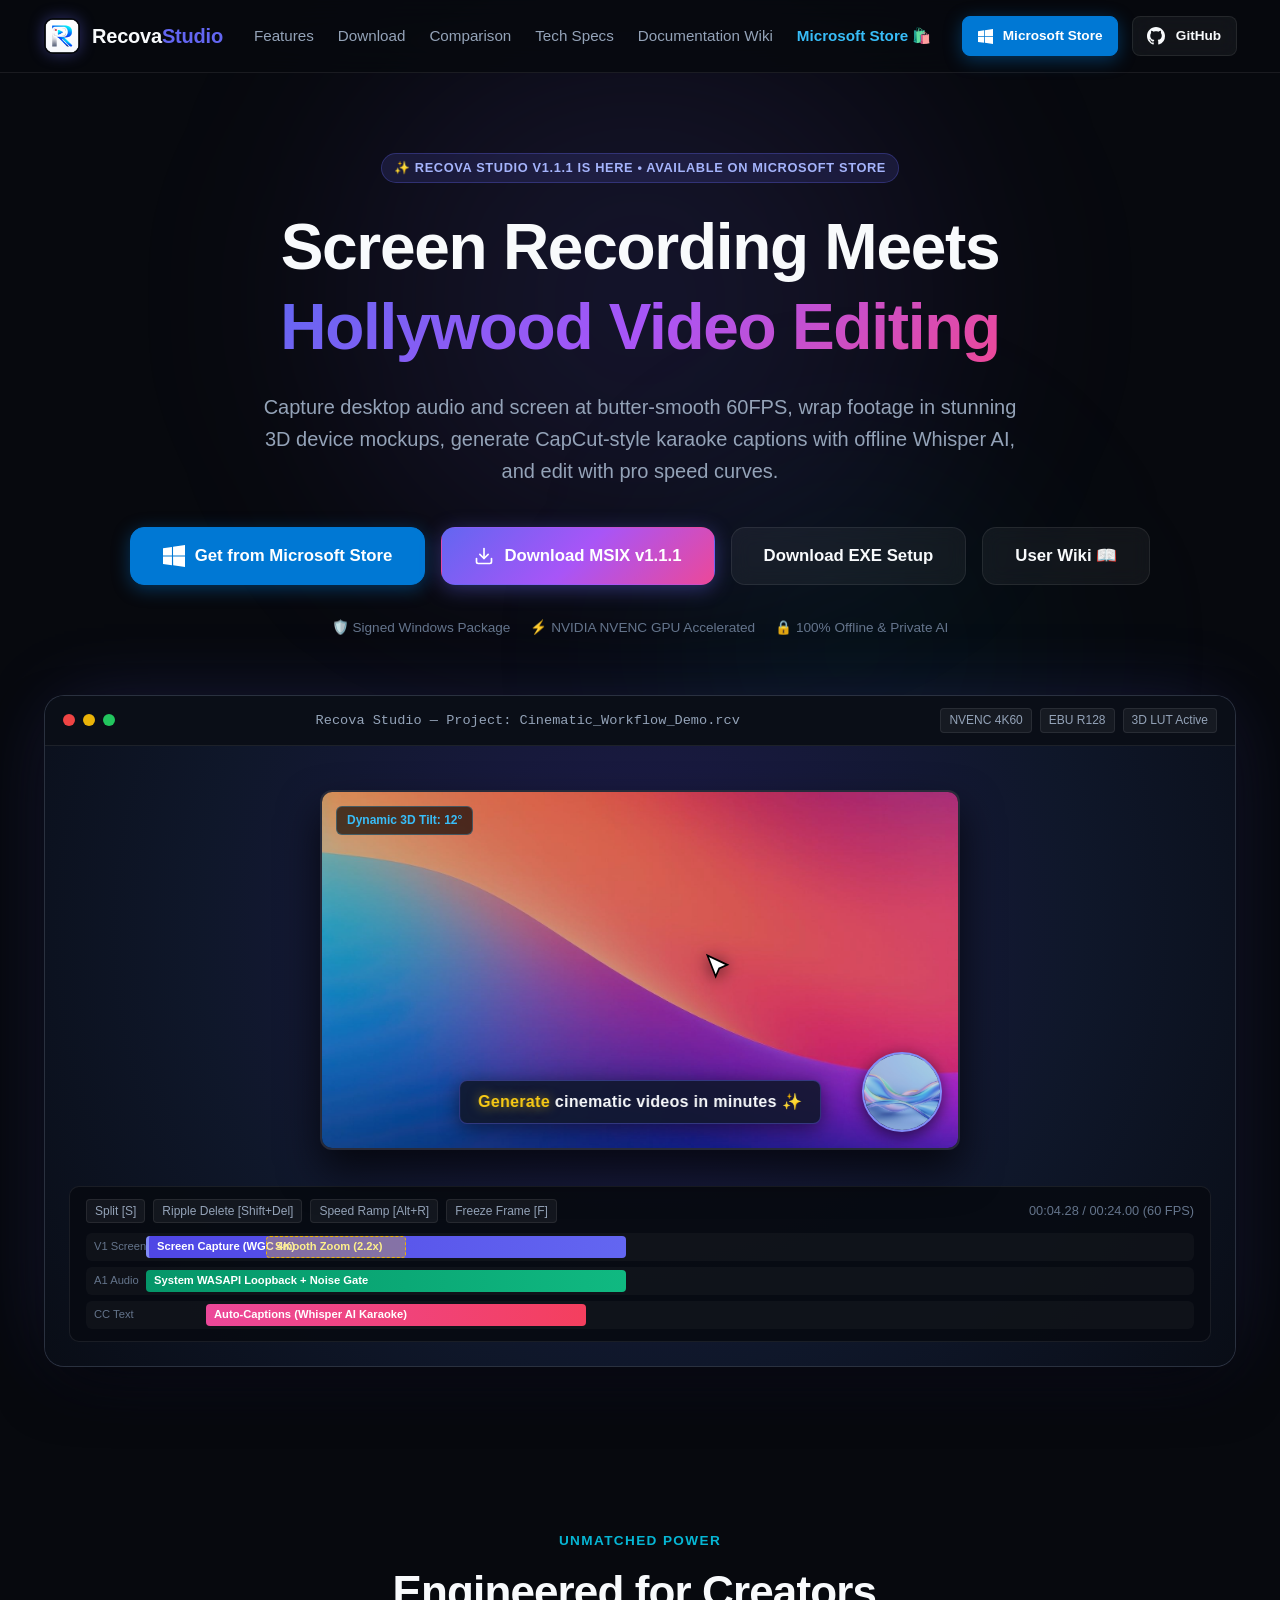
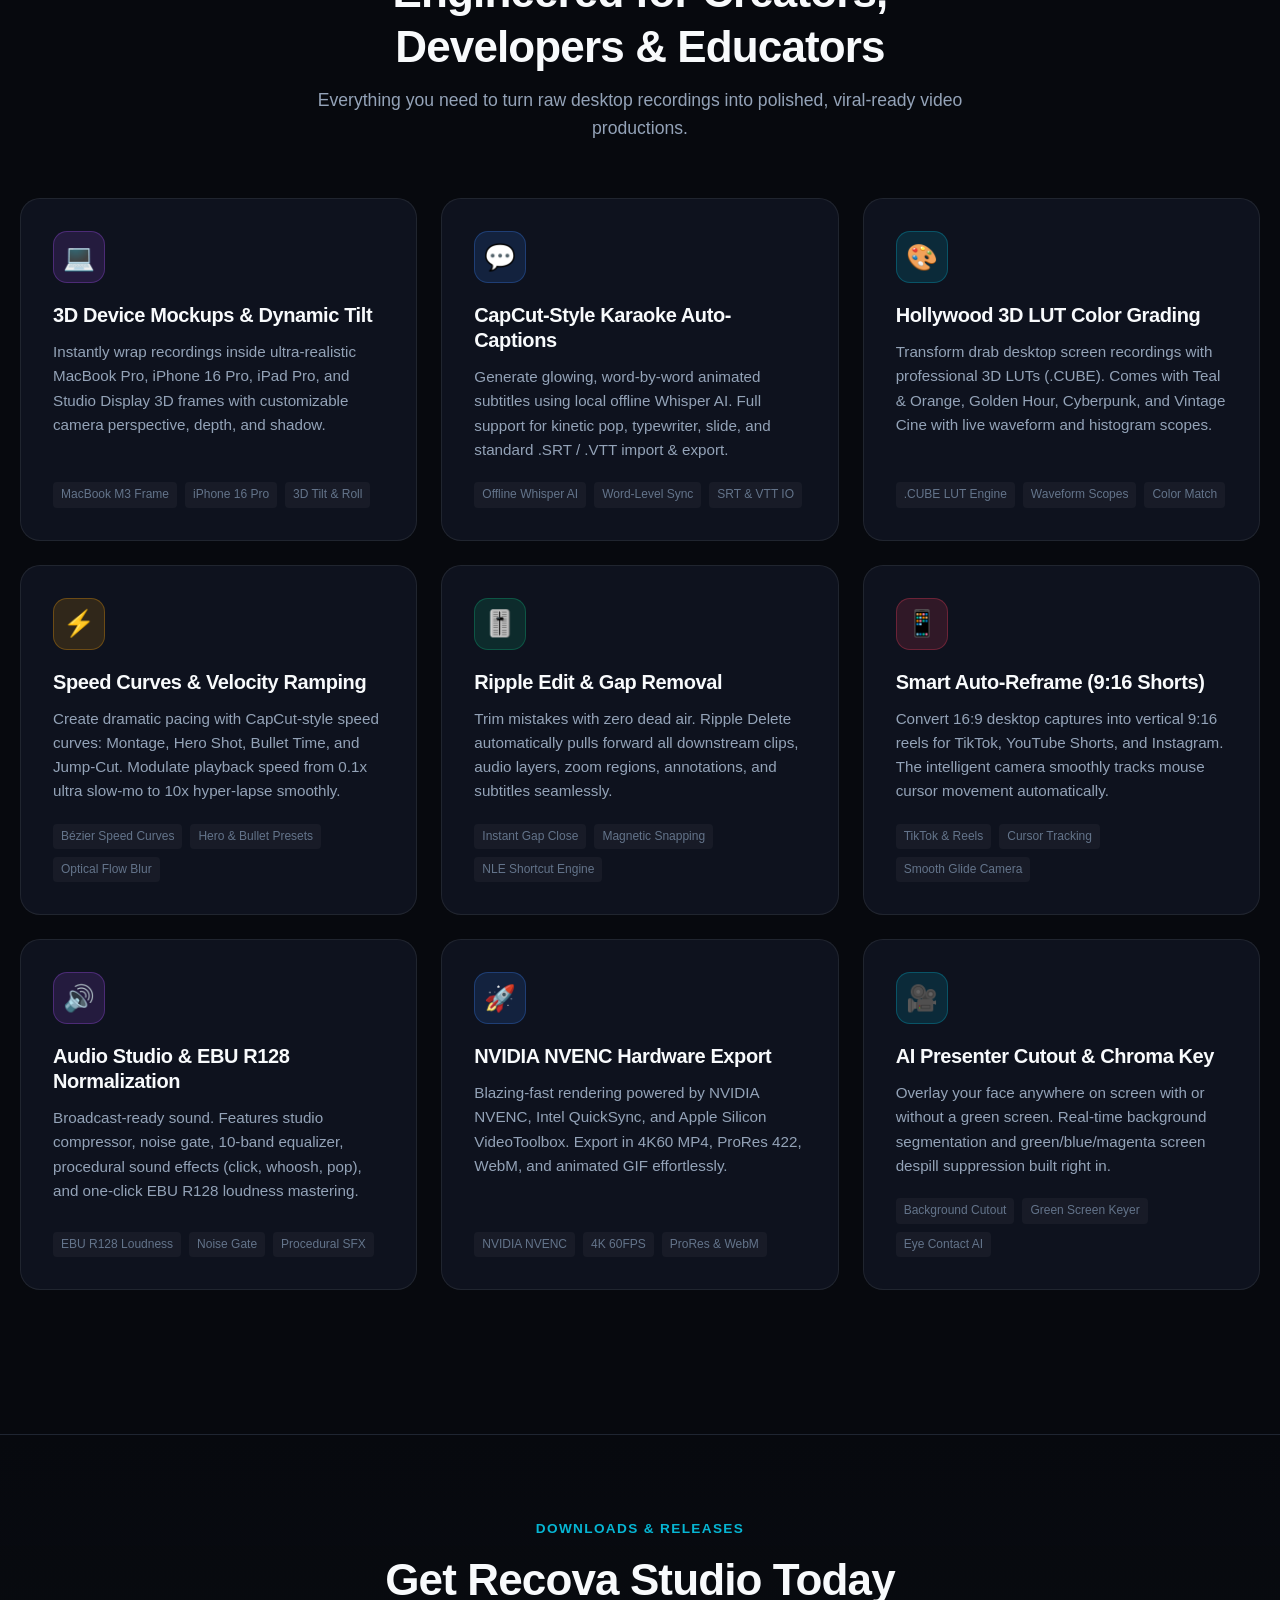
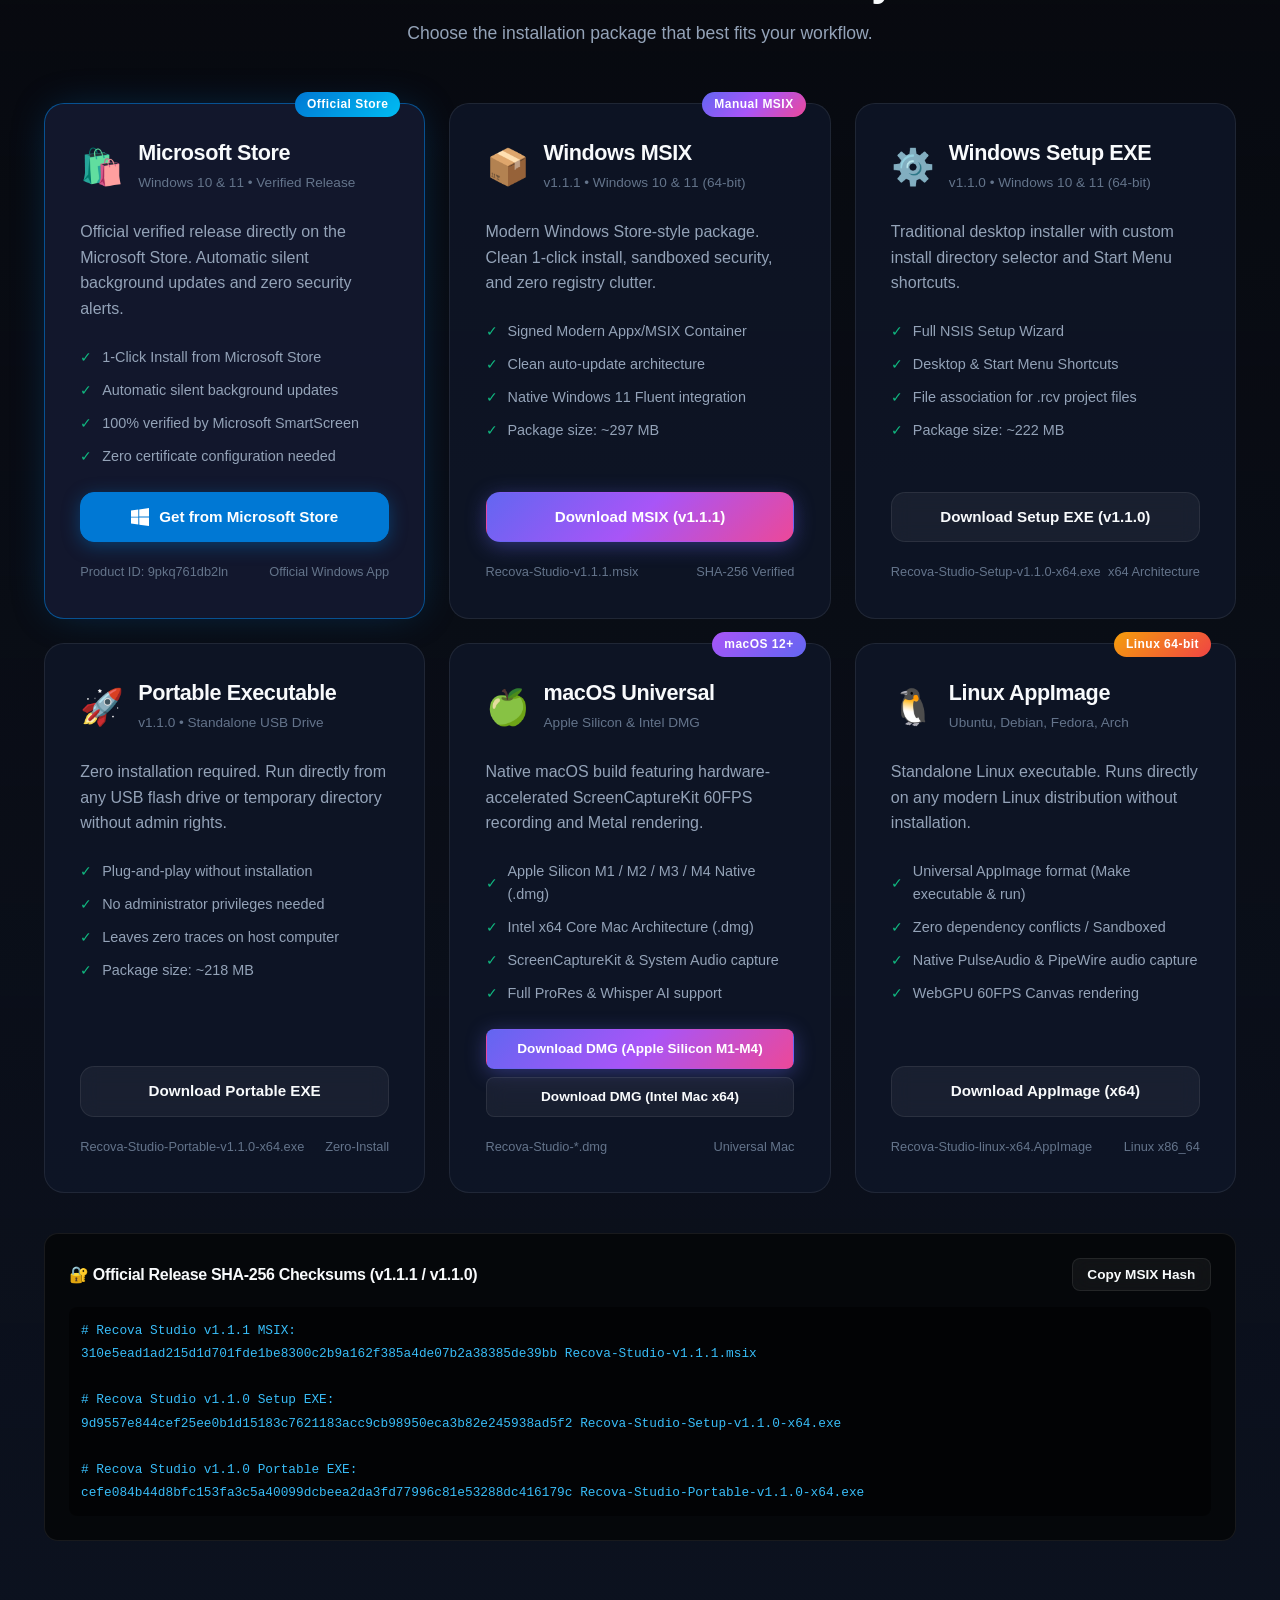
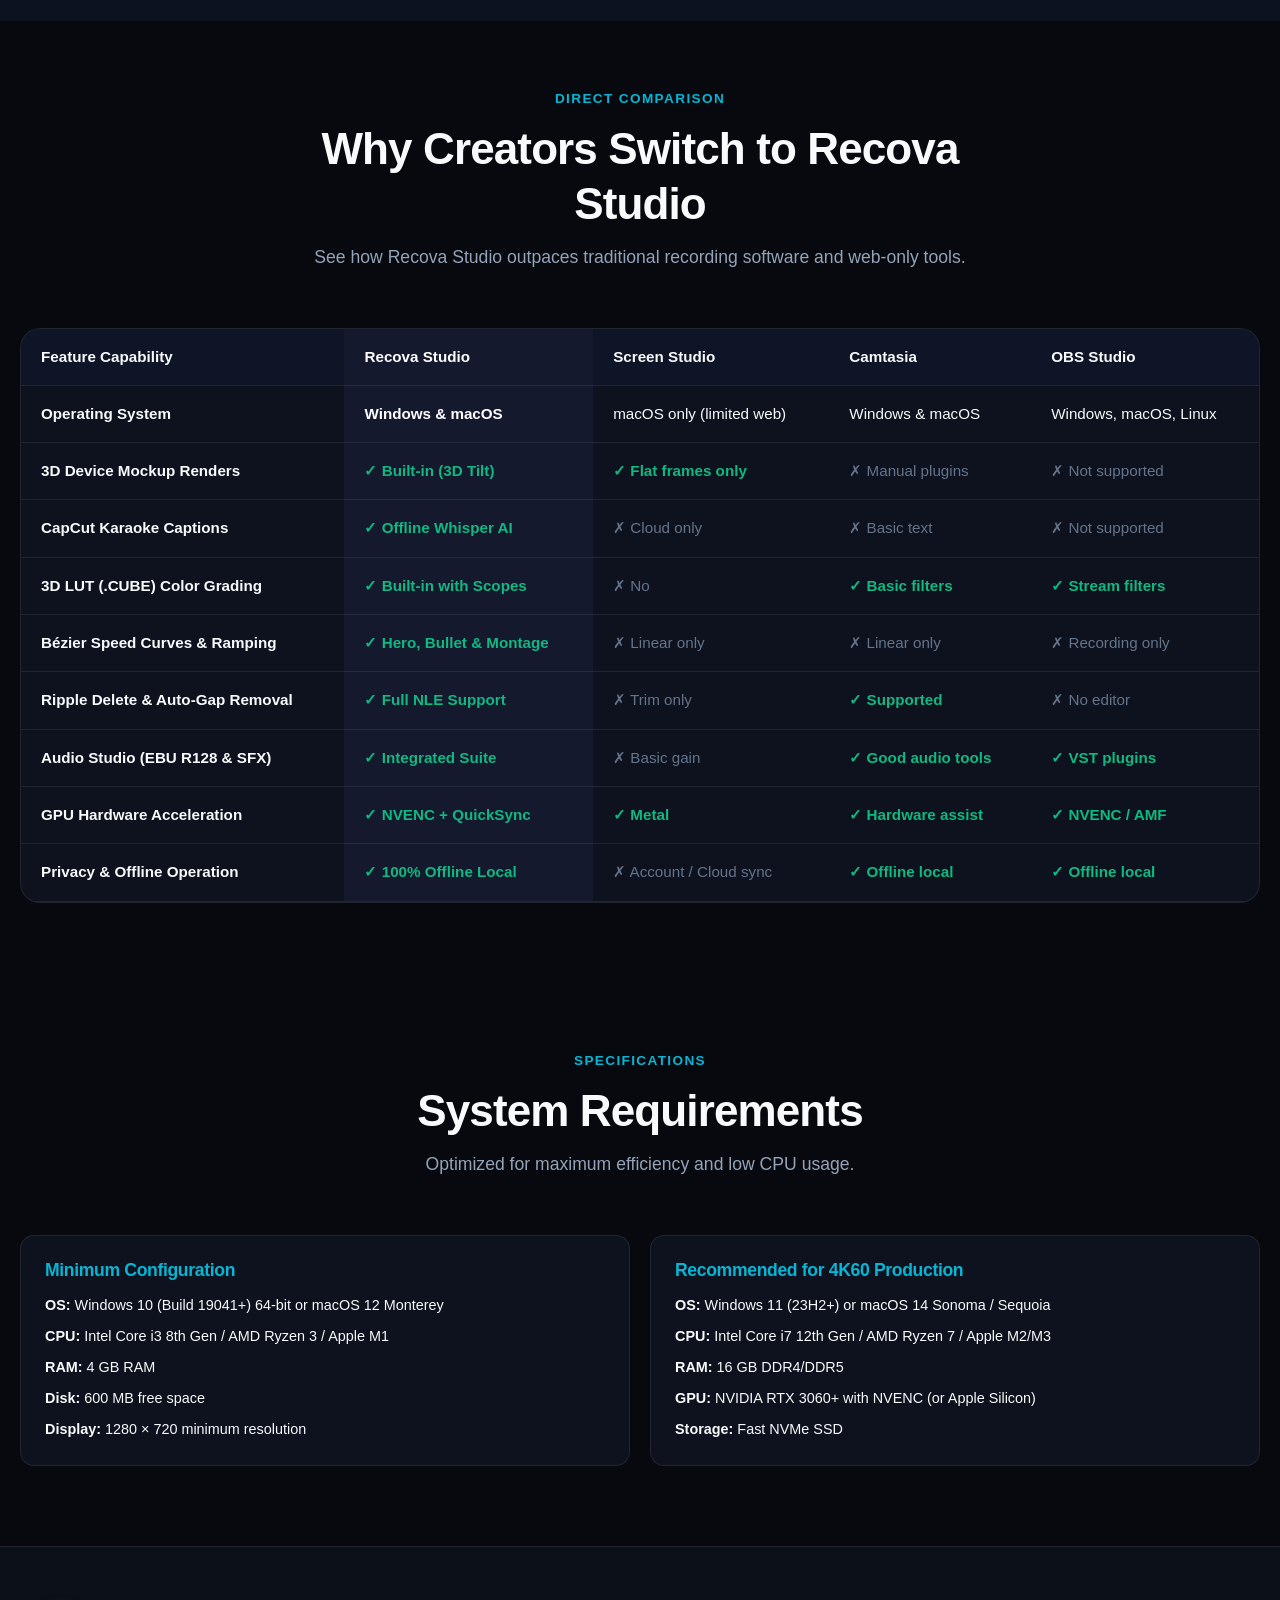
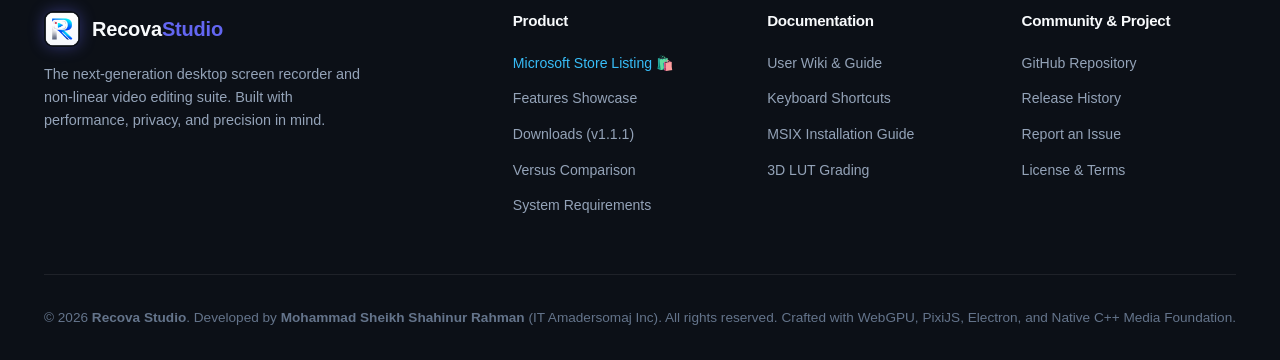
==== commit 1873a20d: "feat: add macOS (.dmg) and Linux (.AppImage) download packages and installation guides" ====
--- a/index.html
+++ b/index.html
@@ -391,6 +391,63 @@
               <span>Zero-Install</span>
             </div>
           </div>
+
+          <!-- macOS Universal Package -->
+          <div class="dl-card">
+            <span class="dl-badge-top" style="background: linear-gradient(135deg, #a855f7, #6366f1);">macOS 12+</span>
+            <div class="dl-header">
+              <div class="dl-icon">🍏</div>
+              <div class="dl-title-wrap">
+                <h3>macOS Universal</h3>
+                <span>Apple Silicon & Intel DMG</span>
+              </div>
+            </div>
+            <p>Native macOS build featuring hardware-accelerated ScreenCaptureKit 60FPS recording and Metal rendering.</p>
+            <ul class="dl-features">
+              <li><i>✓</i> Apple Silicon M1 / M2 / M3 / M4 Native (.dmg)</li>
+              <li><i>✓</i> Intel x64 Core Mac Architecture (.dmg)</li>
+              <li><i>✓</i> ScreenCaptureKit & System Audio capture</li>
+              <li><i>✓</i> Full ProRes & Whisper AI support</li>
+            </ul>
+            <div style="display: flex; gap: 8px; flex-direction: column;">
+              <a href="https://github.com/mohammad-sheikh-shahinur-rahman/RECOVA-STUDIO-WIKI/releases/download/v1.1.1/Recova-Studio-arm64.dmg" class="btn btn-primary btn-sm">
+                Download DMG (Apple Silicon M1-M4)
+              </a>
+              <a href="https://github.com/mohammad-sheikh-shahinur-rahman/RECOVA-STUDIO-WIKI/releases/download/v1.1.1/Recova-Studio-x64.dmg" class="btn btn-secondary btn-sm">
+                Download DMG (Intel Mac x64)
+              </a>
+            </div>
+            <div class="dl-meta-footer">
+              <span>Recova-Studio-*.dmg</span>
+              <span>Universal Mac</span>
+            </div>
+          </div>
+
+          <!-- Linux Standalone Package -->
+          <div class="dl-card">
+            <span class="dl-badge-top" style="background: linear-gradient(135deg, #f59e0b, #ef4444);">Linux 64-bit</span>
+            <div class="dl-header">
+              <div class="dl-icon">🐧</div>
+              <div class="dl-title-wrap">
+                <h3>Linux AppImage</h3>
+                <span>Ubuntu, Debian, Fedora, Arch</span>
+              </div>
+            </div>
+            <p>Standalone Linux executable. Runs directly on any modern Linux distribution without installation.</p>
+            <ul class="dl-features">
+              <li><i>✓</i> Universal AppImage format (Make executable & run)</li>
+              <li><i>✓</i> Zero dependency conflicts / Sandboxed</li>
+              <li><i>✓</i> Native PulseAudio & PipeWire audio capture</li>
+              <li><i>✓</i> WebGPU 60FPS Canvas rendering</li>
+            </ul>
+            <a href="https://github.com/mohammad-sheikh-shahinur-rahman/RECOVA-STUDIO-WIKI/releases/download/v1.1.1/Recova-Studio-linux-x64.AppImage" class="btn btn-secondary">
+              Download AppImage (x64)
+            </a>
+            <div class="dl-meta-footer">
+              <span>Recova-Studio-linux-x64.AppImage</span>
+              <span>Linux x86_64</span>
+            </div>
+          </div>
         </div>
 
         <!-- Checksums Box -->
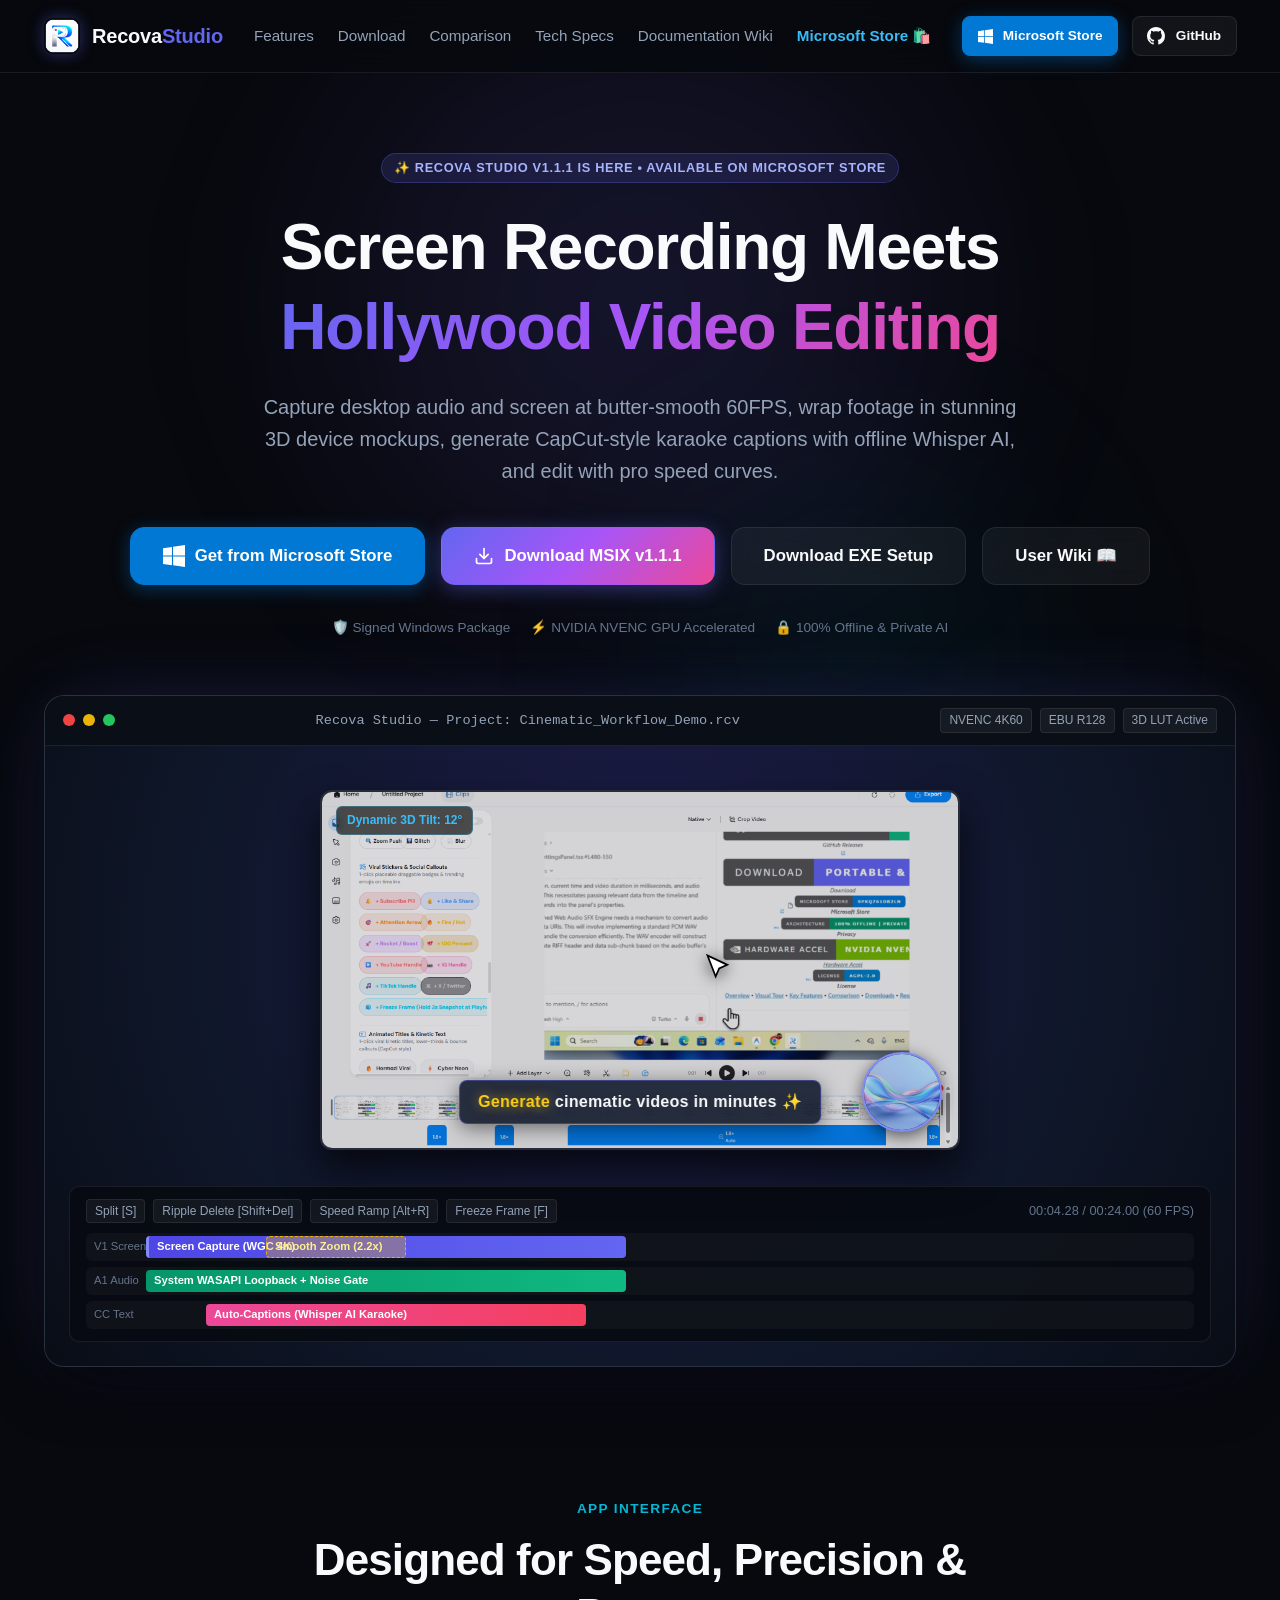
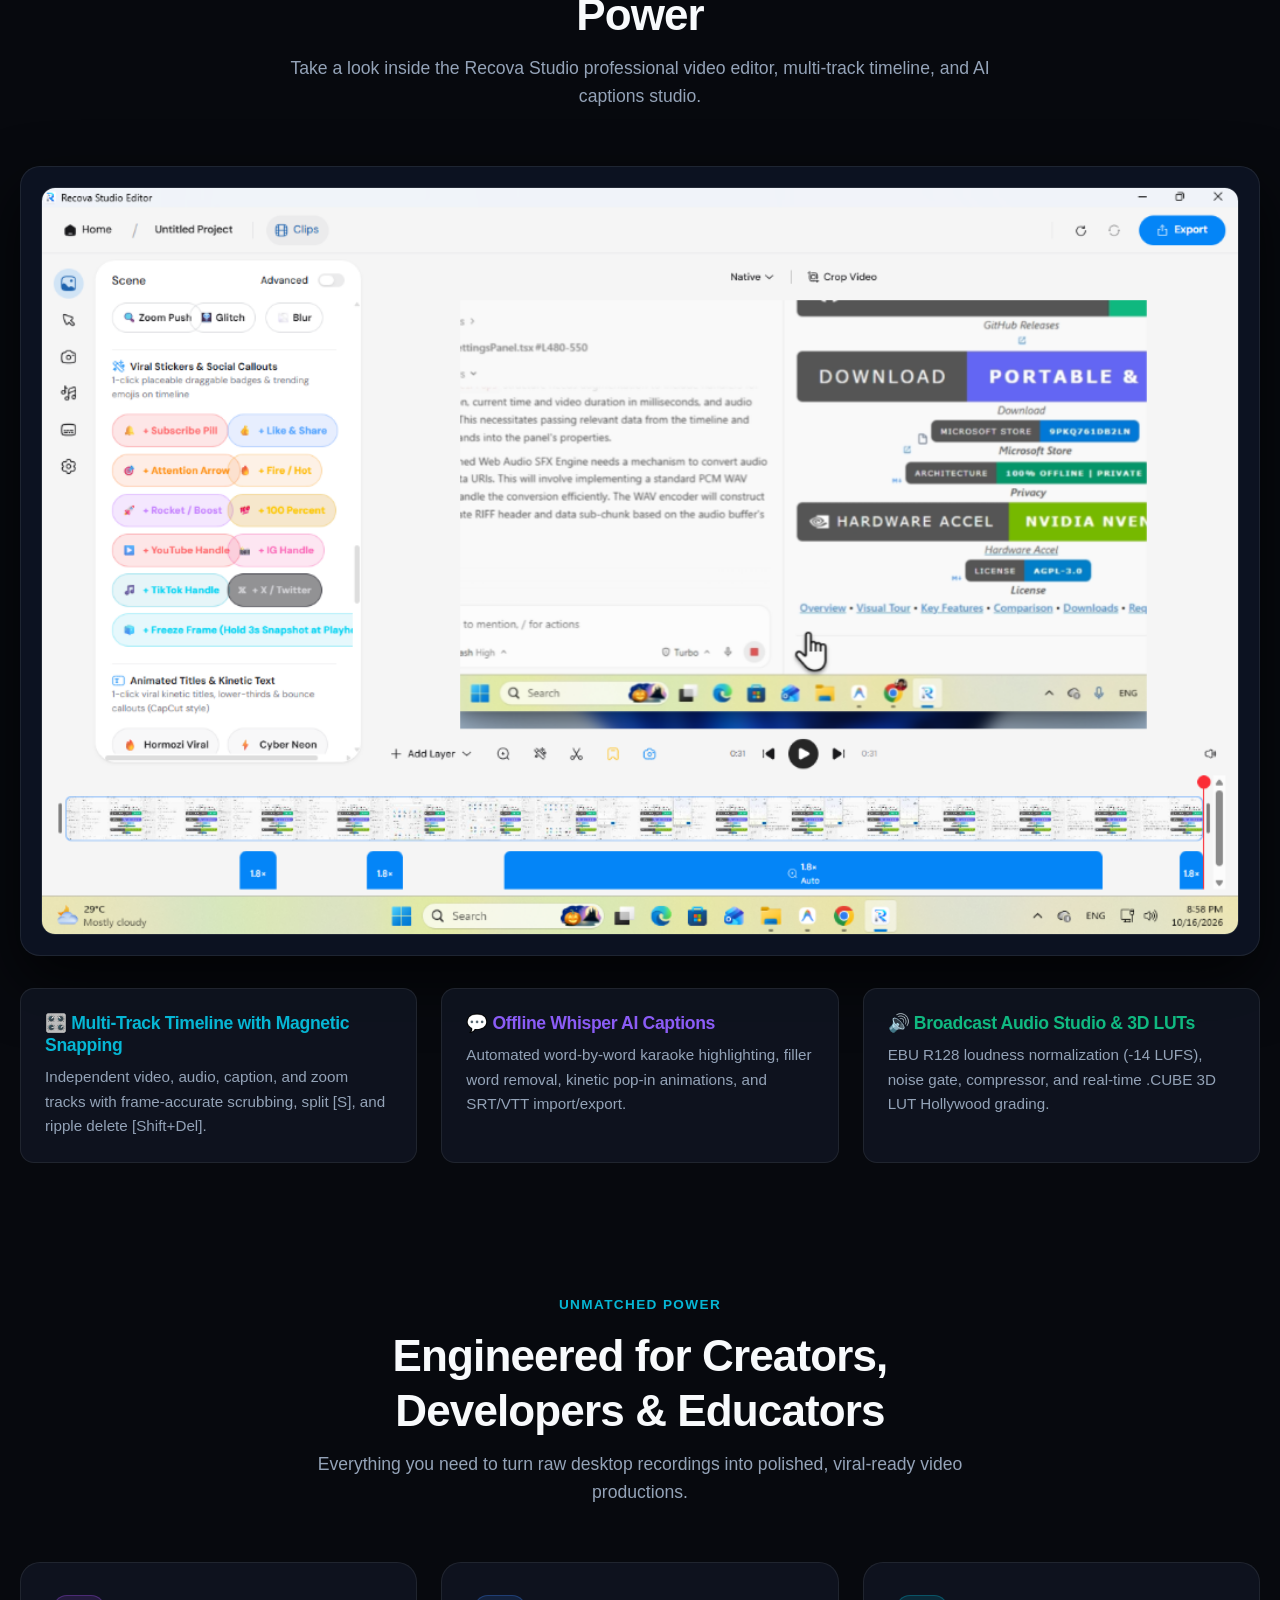
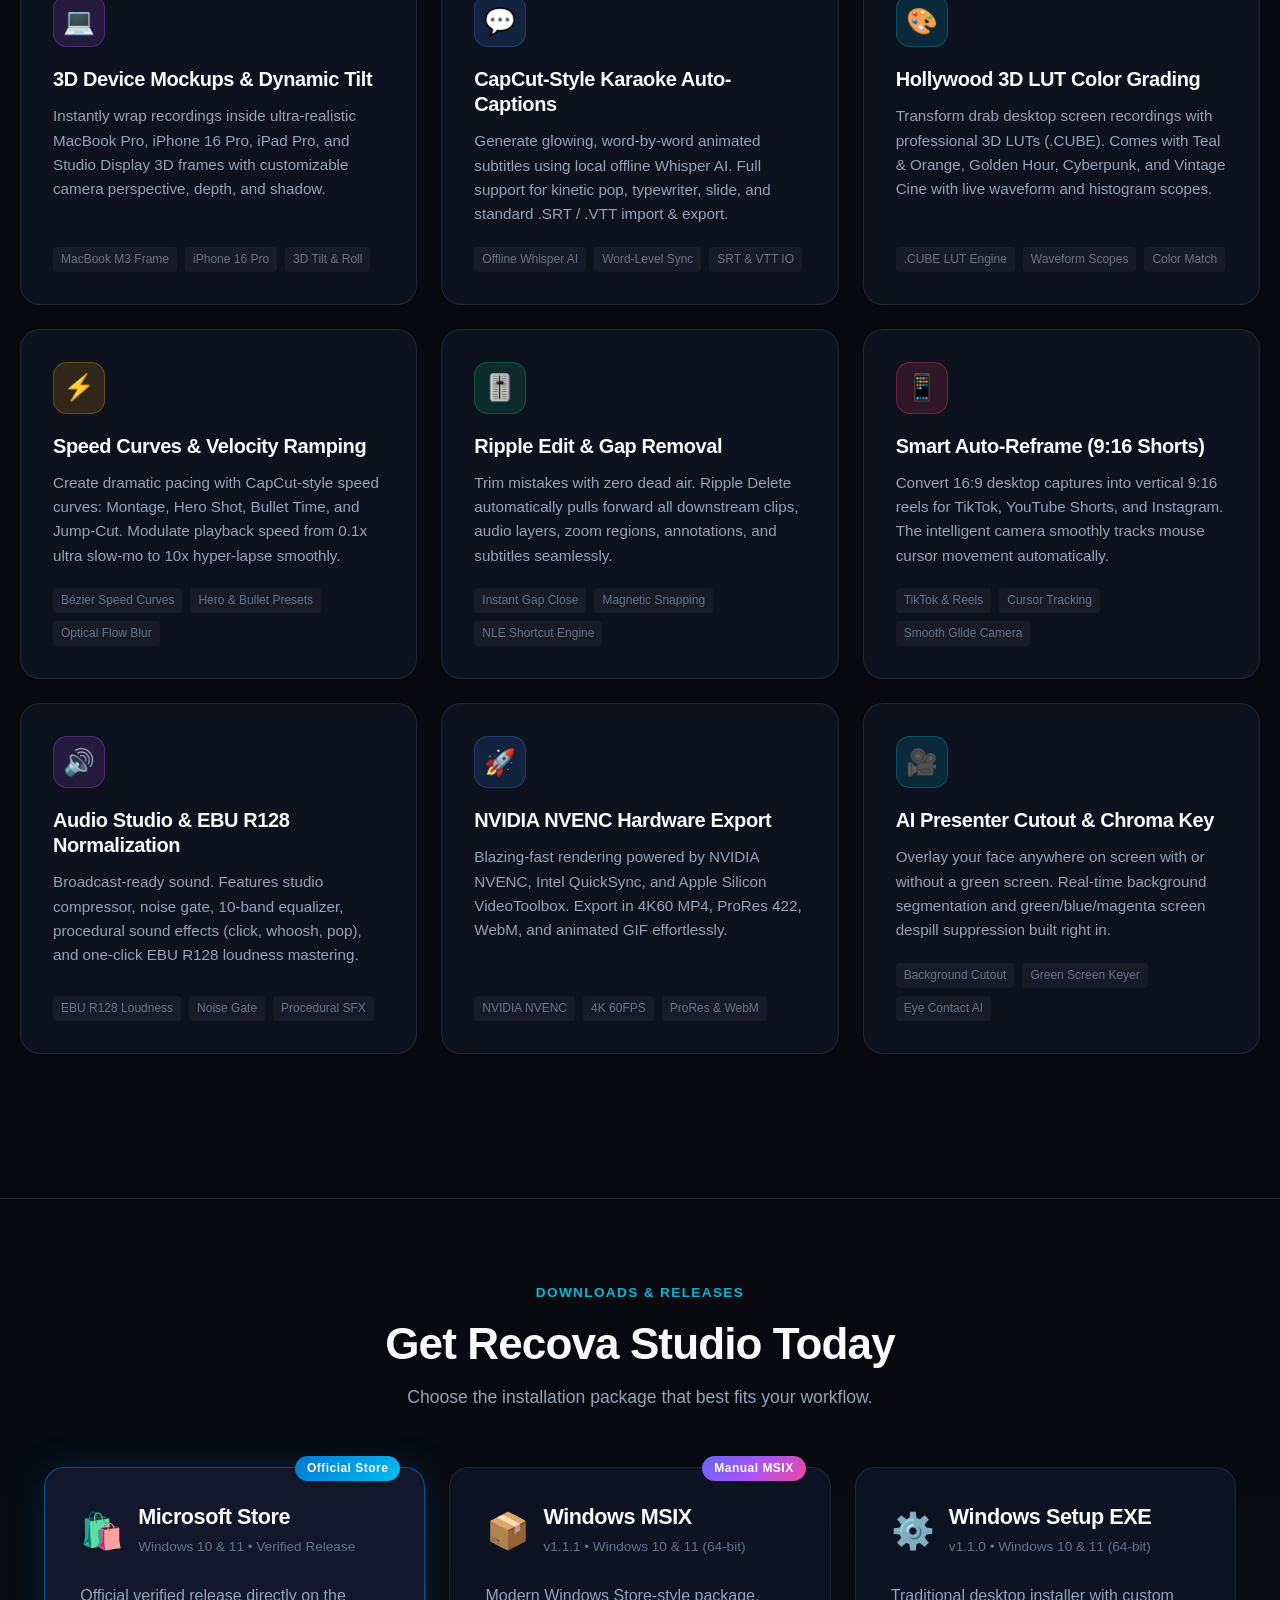
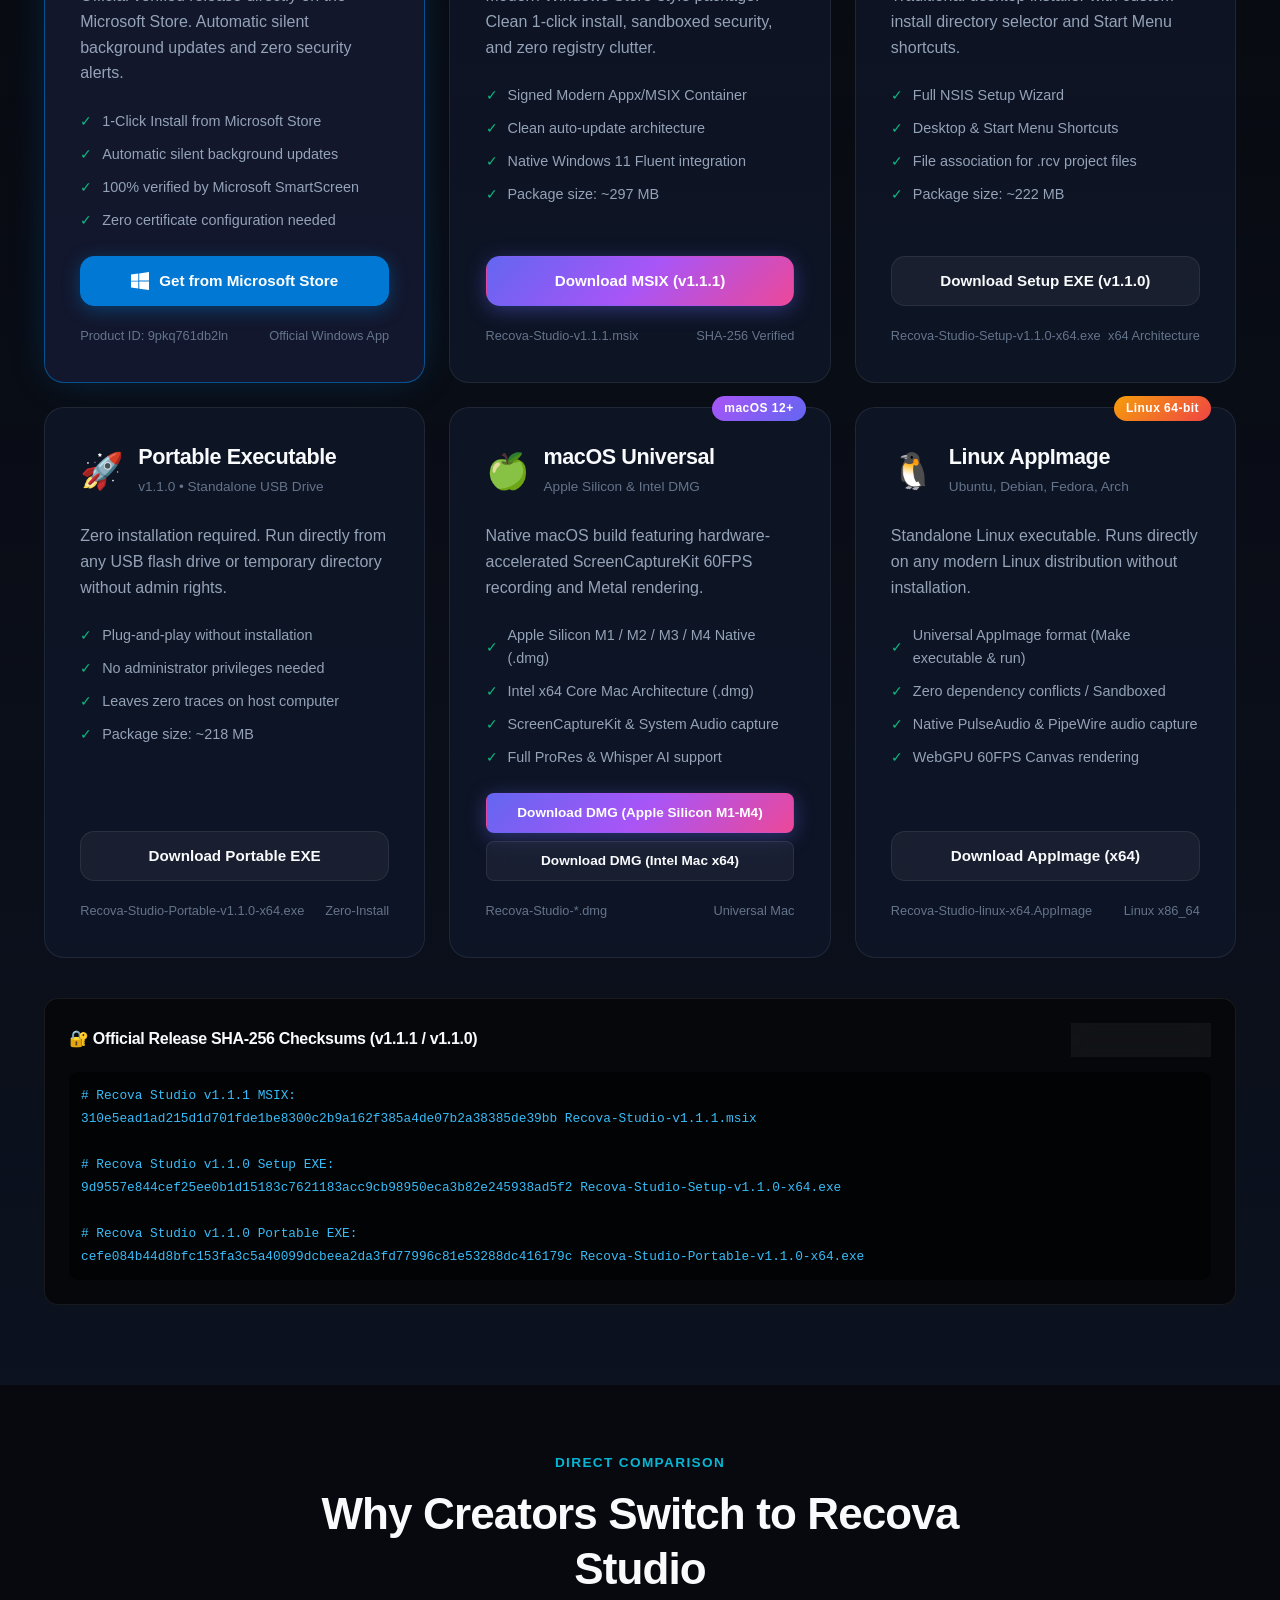
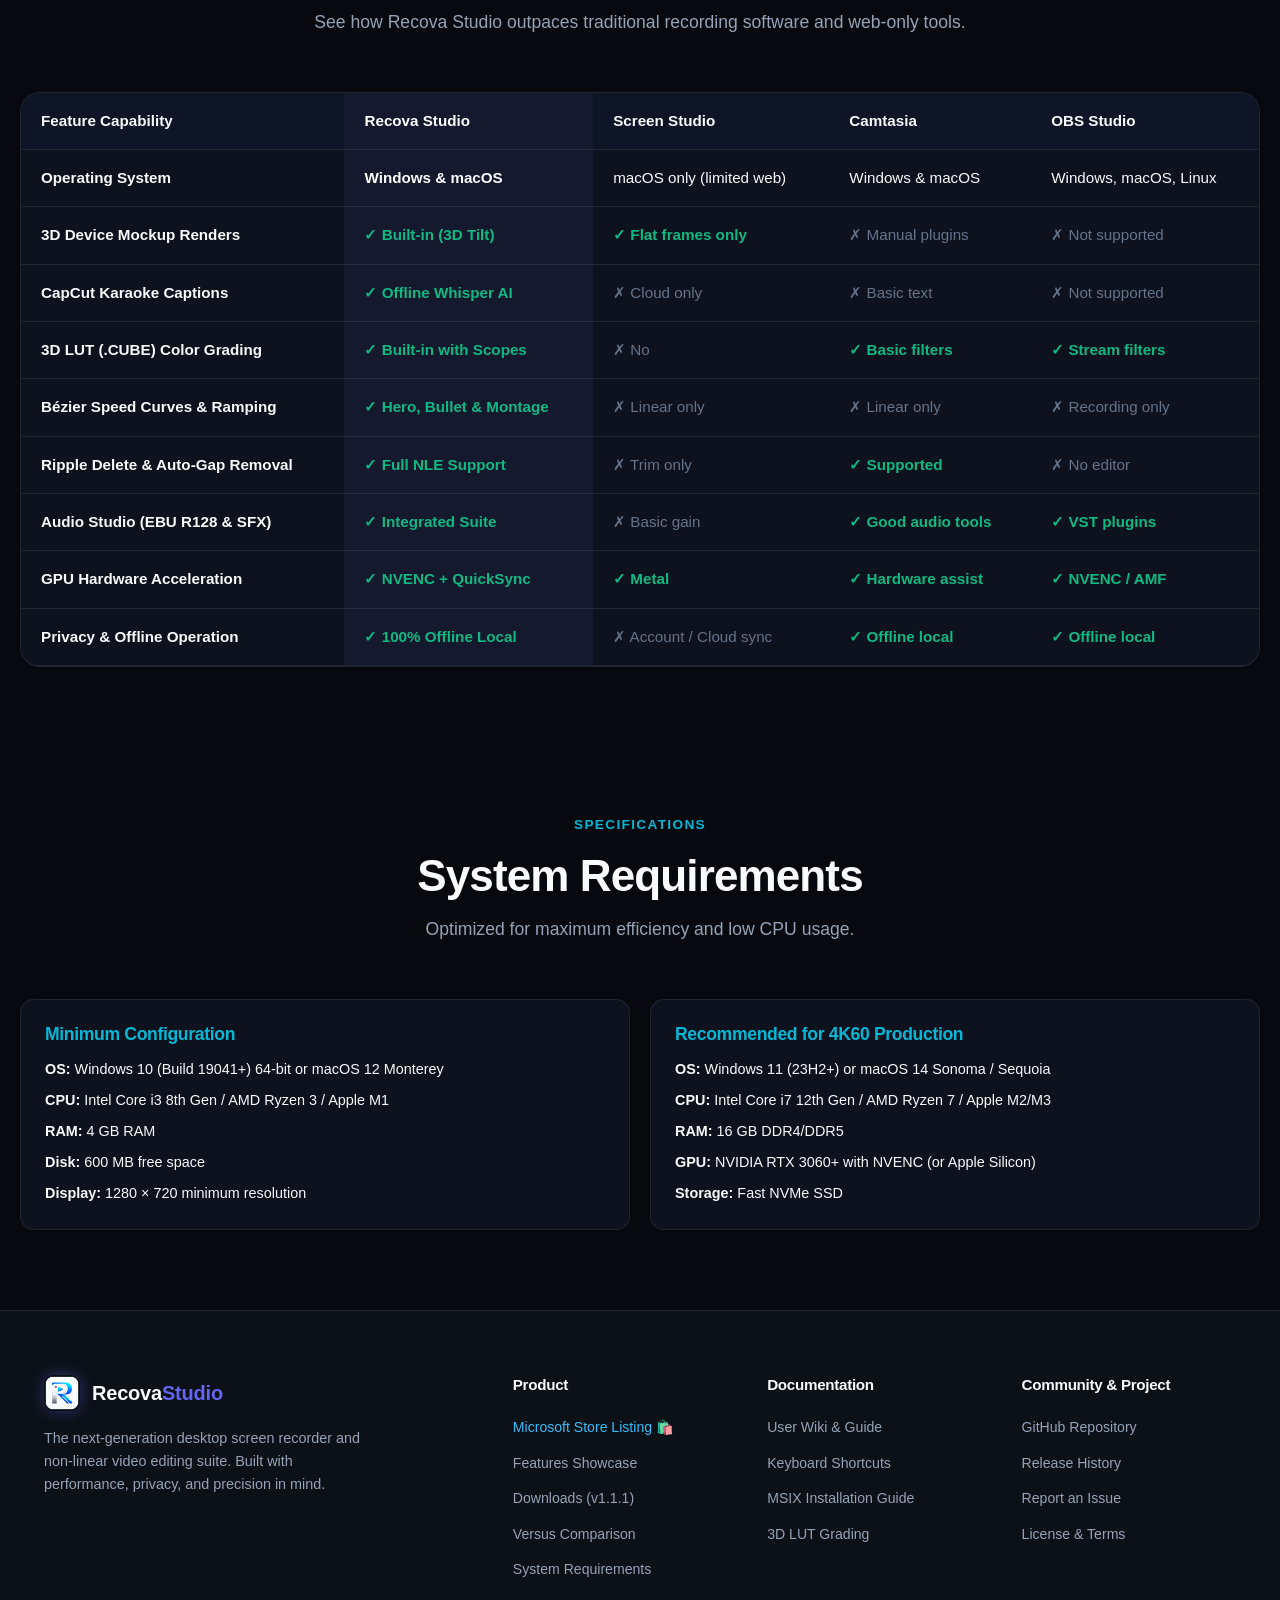
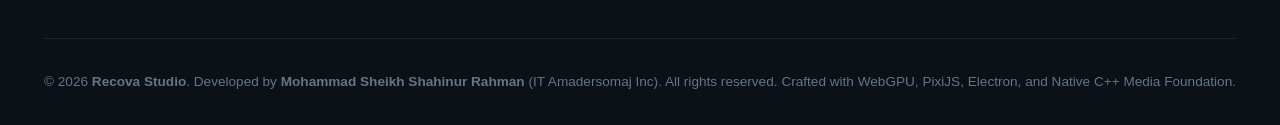
==== commit fdb5f5a0: "feat: add real Recova Studio Editor UI screenshots and visual showcase section to landing page" ====
--- a/index.html
+++ b/index.html
@@ -106,7 +106,7 @@
             <div class="frame-body">
               <div class="mockup-canvas-wrapper">
                 <div class="mockup-3d-screen">
-                  <img src="assets/energy-17.jpg" alt="Video Canvas Preview">
+                  <img src="assets/recova-editor-ui.png" alt="Recova Studio Video Editor UI">
                   <div class="mockup-overlay-badge">Dynamic 3D Tilt: 12°</div>
                   
                   <!-- Floating Cursor -->
@@ -160,6 +160,34 @@
       </div>
     </section>
 
+    <!-- Real App Interface Showcase -->
+    <section class="container" style="padding: 2rem 0 4rem;">
+      <div class="section-header">
+        <span class="section-tag">App Interface</span>
+        <h2>Designed for Speed, Precision & Power</h2>
+        <p class="section-desc">Take a look inside the Recova Studio professional video editor, multi-track timeline, and AI captions studio.</p>
+      </div>
+
+      <div style="background: rgba(15, 23, 42, 0.7); border: 1px solid var(--border-color); border-radius: var(--radius-lg); padding: 1.25rem; box-shadow: 0 25px 60px rgba(0,0,0,0.7); overflow: hidden; margin-bottom: 2rem;">
+        <img src="assets/recova-editor-ui.png" alt="Recova Studio Professional Editor UI" style="width: 100%; height: auto; border-radius: var(--radius-md); border: 1px solid rgba(255, 255, 255, 0.1); display: block;">
+      </div>
+
+      <div style="display: grid; grid-template-columns: repeat(auto-fit, minmax(320px, 1fr)); gap: 24px;">
+        <div style="background: var(--bg-card); border: 1px solid var(--border-color); border-radius: var(--radius-md); padding: 1.5rem;">
+          <h4 style="color: var(--accent-cyan); margin-bottom: 0.5rem; font-size: 1.1rem;">🎛️ Multi-Track Timeline with Magnetic Snapping</h4>
+          <p style="font-size: 0.95rem;">Independent video, audio, caption, and zoom tracks with frame-accurate scrubbing, split [S], and ripple delete [Shift+Del].</p>
+        </div>
+        <div style="background: var(--bg-card); border: 1px solid var(--border-color); border-radius: var(--radius-md); padding: 1.5rem;">
+          <h4 style="color: var(--accent-secondary); margin-bottom: 0.5rem; font-size: 1.1rem;">💬 Offline Whisper AI Captions</h4>
+          <p style="font-size: 0.95rem;">Automated word-by-word karaoke highlighting, filler word removal, kinetic pop-in animations, and SRT/VTT import/export.</p>
+        </div>
+        <div style="background: var(--bg-card); border: 1px solid var(--border-color); border-radius: var(--radius-md); padding: 1.5rem;">
+          <h4 style="color: var(--accent-emerald); margin-bottom: 0.5rem; font-size: 1.1rem;">🔊 Broadcast Audio Studio & 3D LUTs</h4>
+          <p style="font-size: 0.95rem;">EBU R128 loudness normalization (-14 LUFS), noise gate, compressor, and real-time .CUBE 3D LUT Hollywood grading.</p>
+        </div>
+      </div>
+    </section>
+
     <!-- Core Features Section -->
     <section id="features" class="container" style="padding: 4rem 0;">
       <div class="section-header">
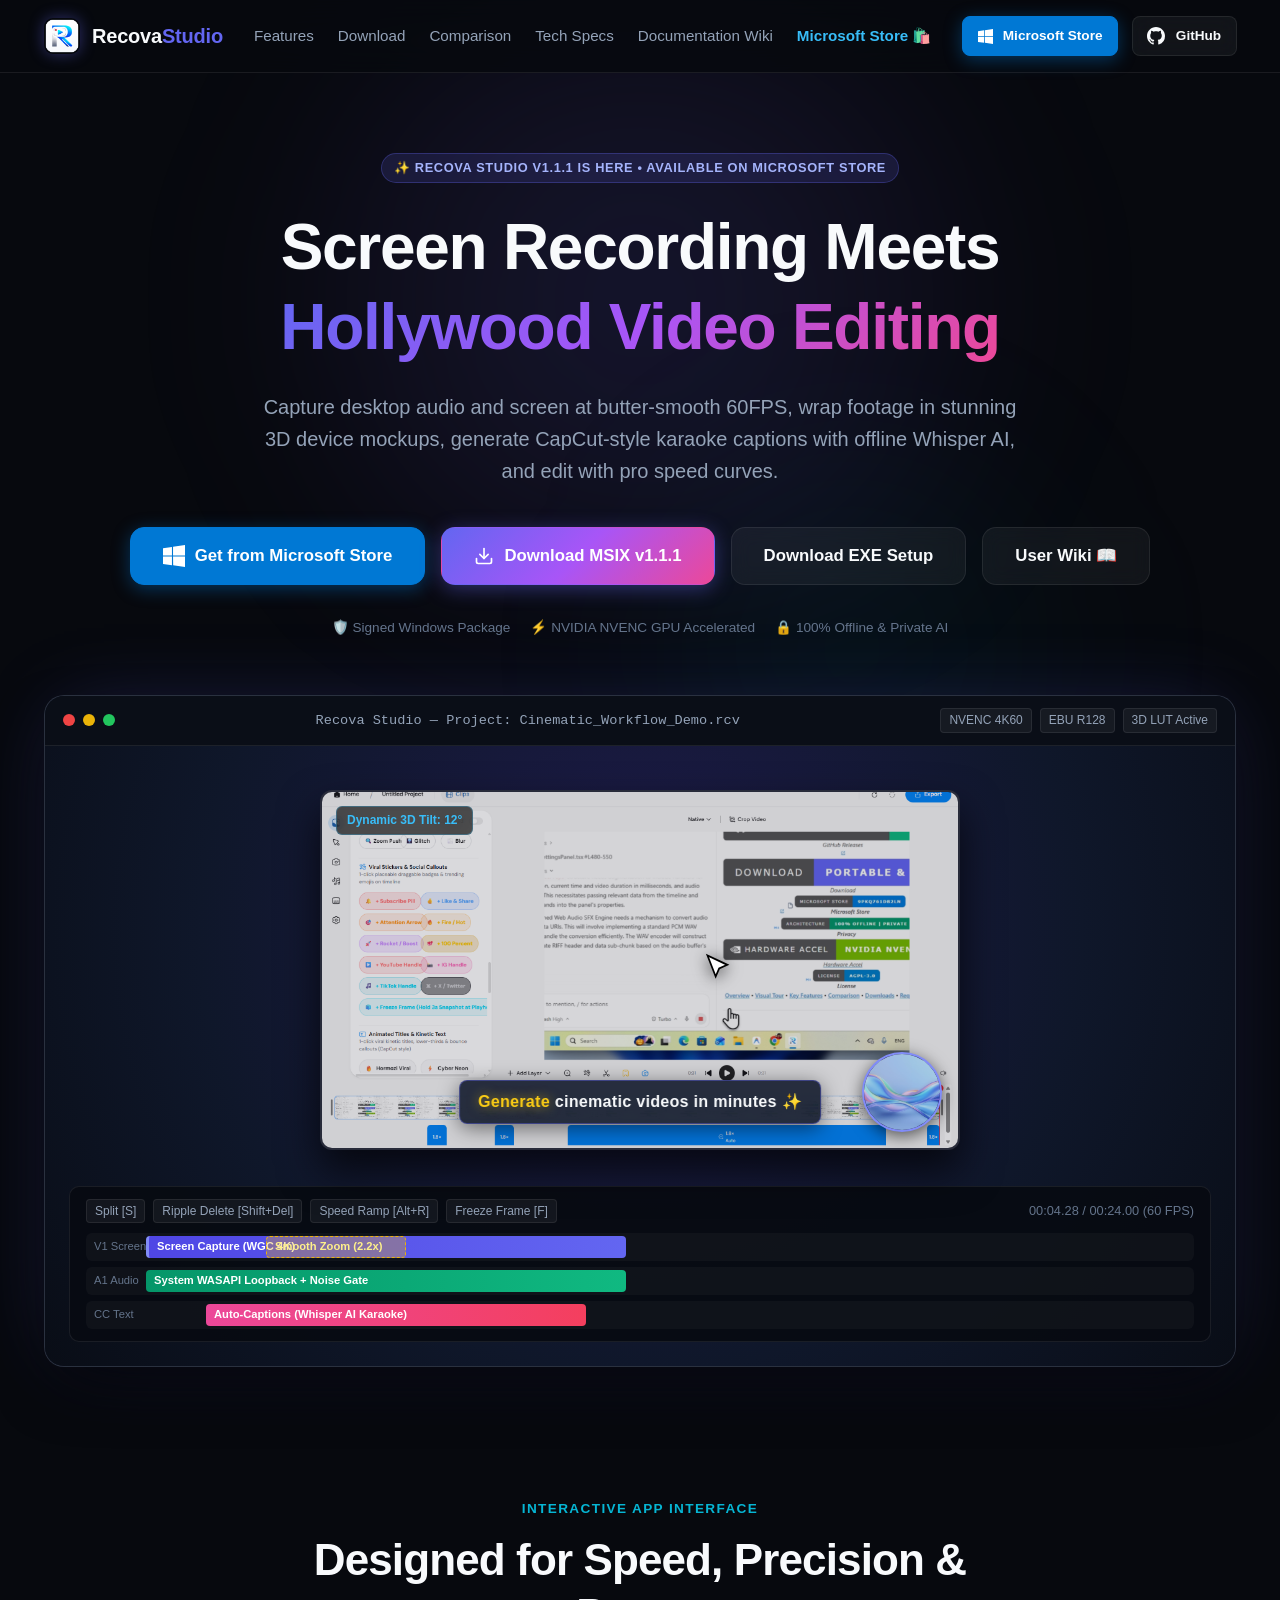
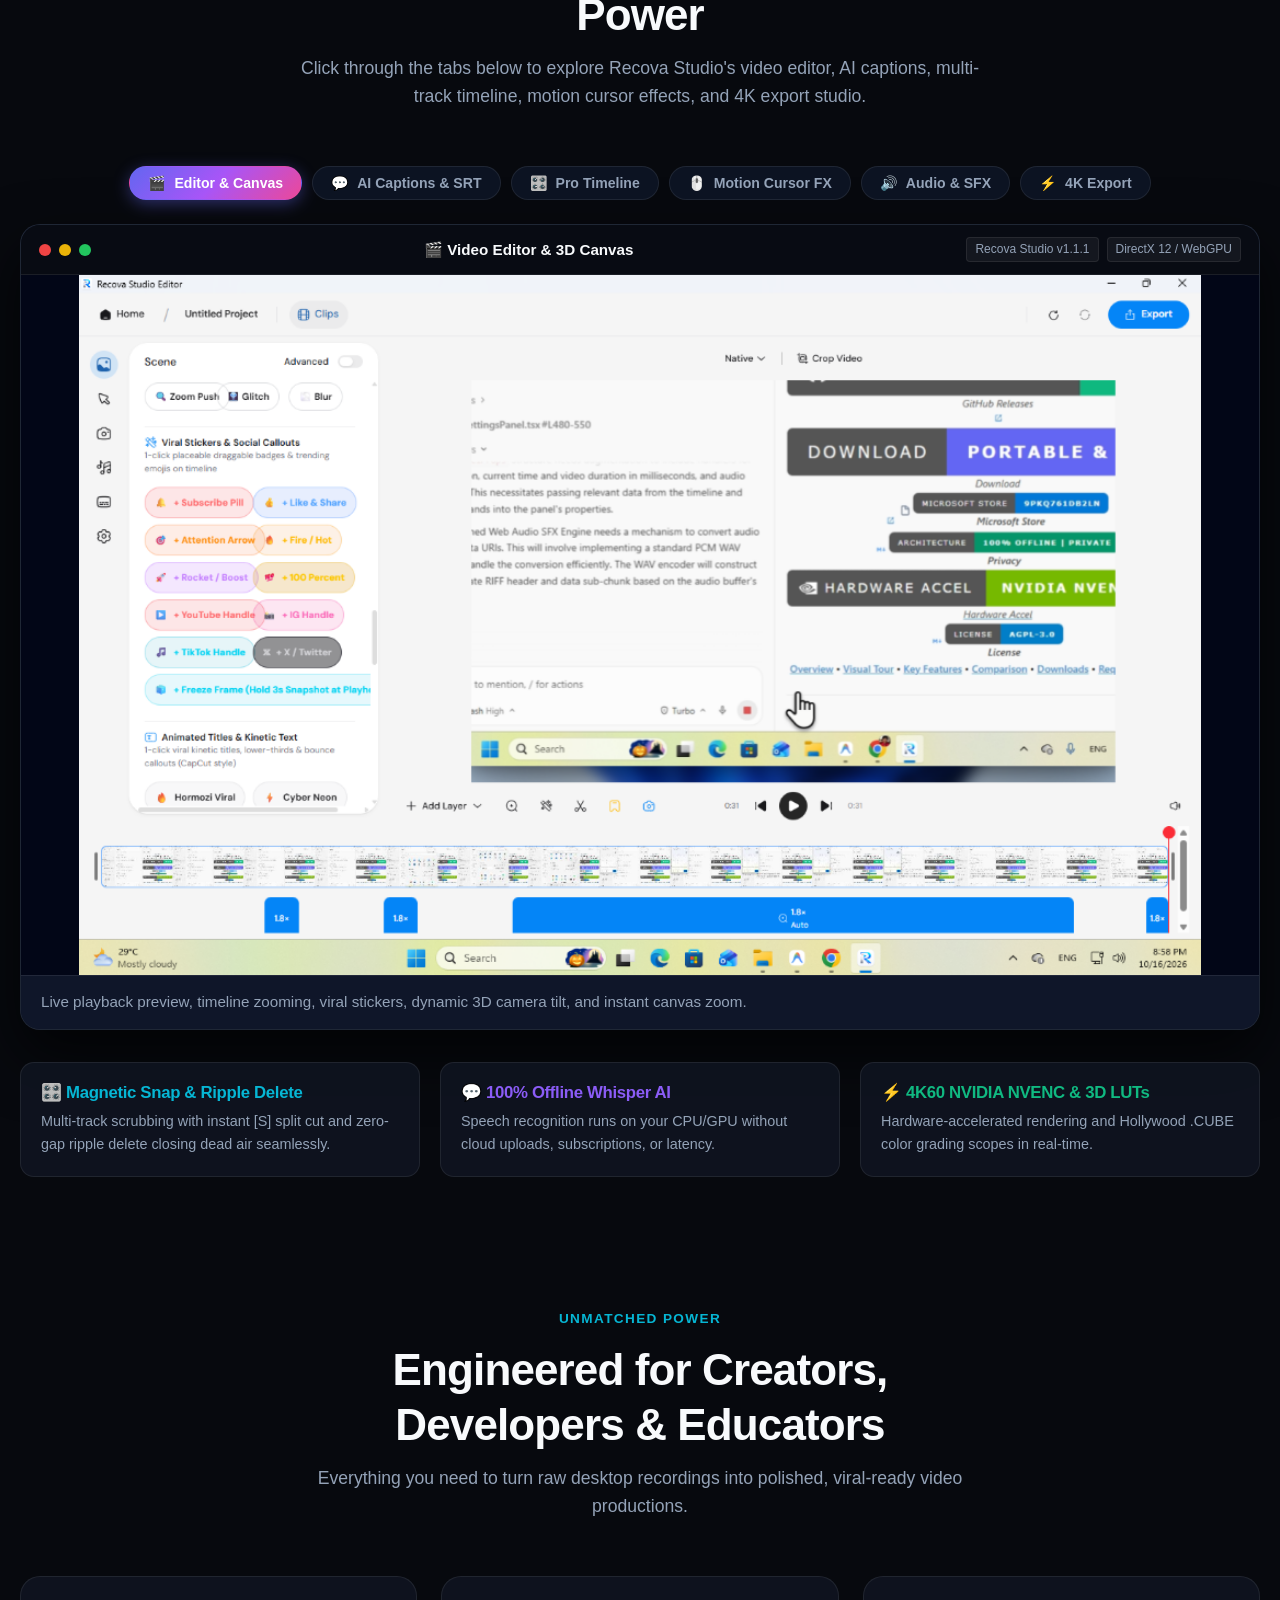
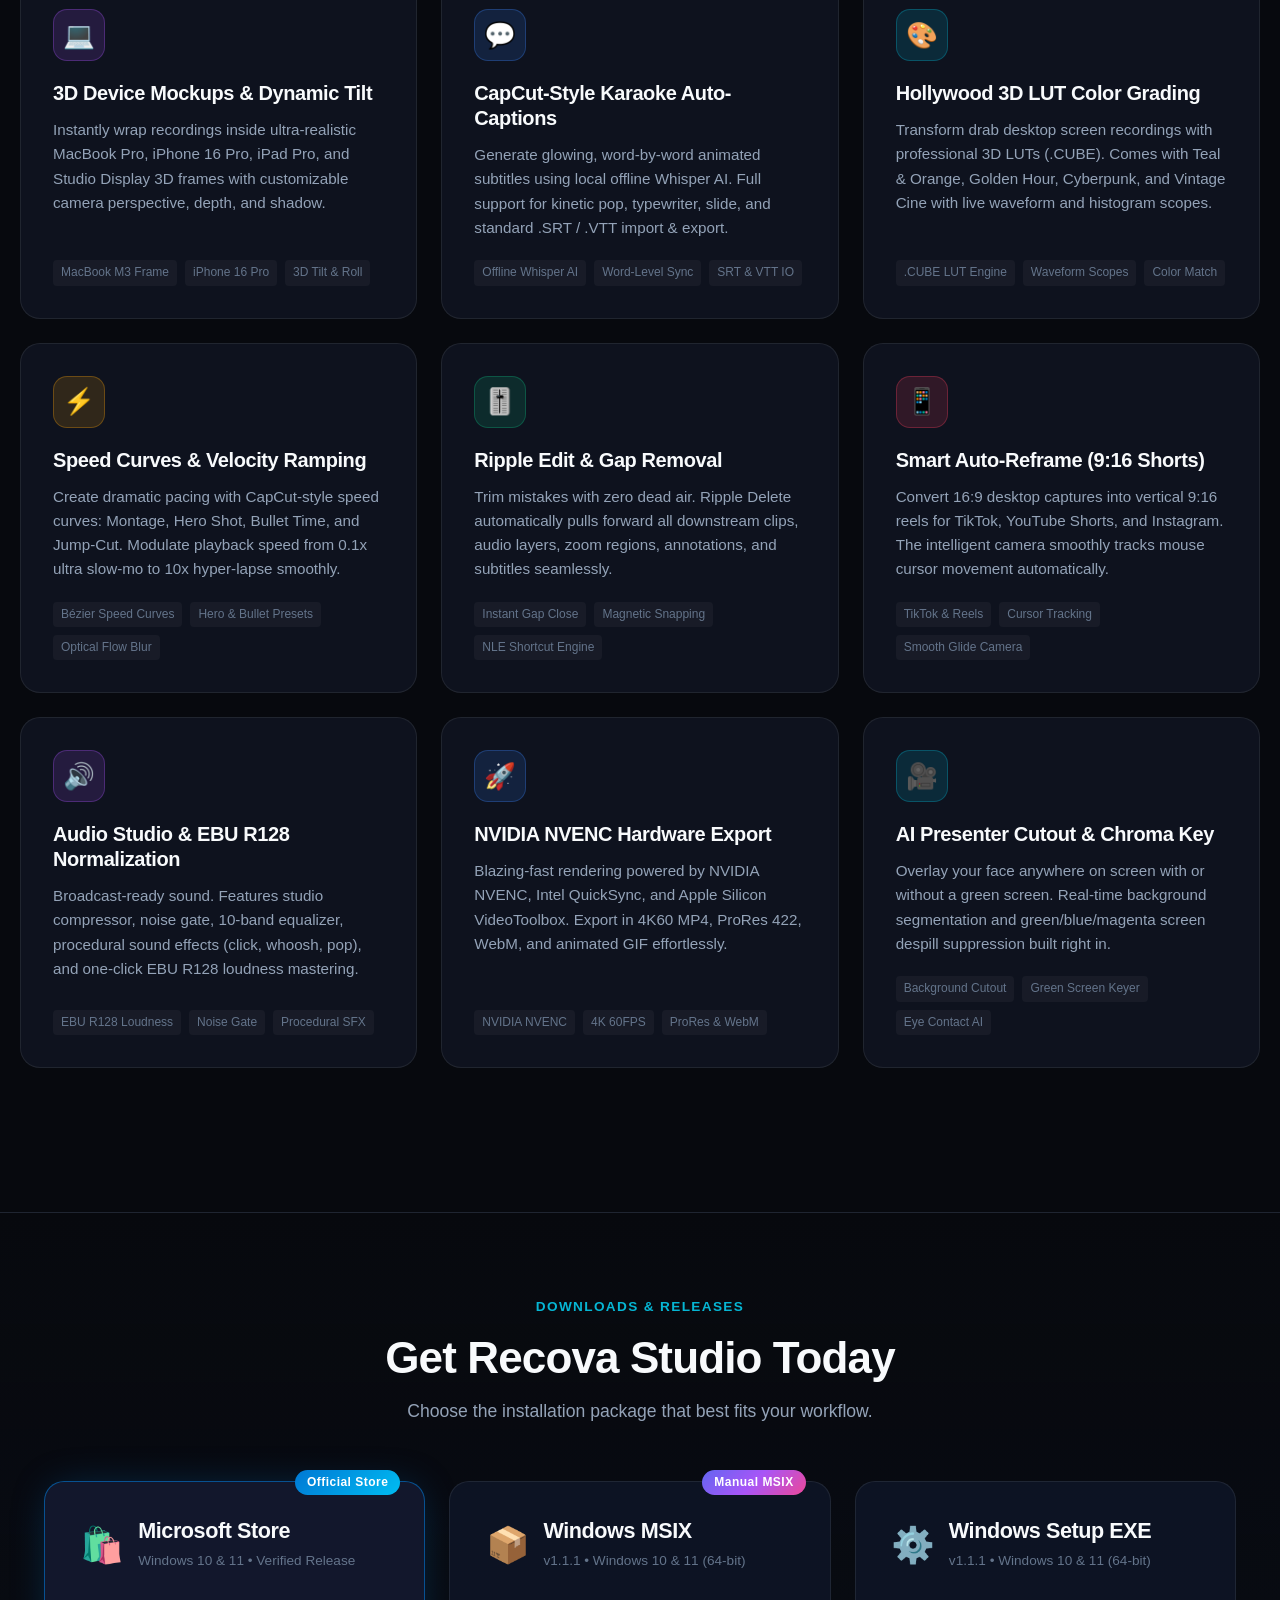
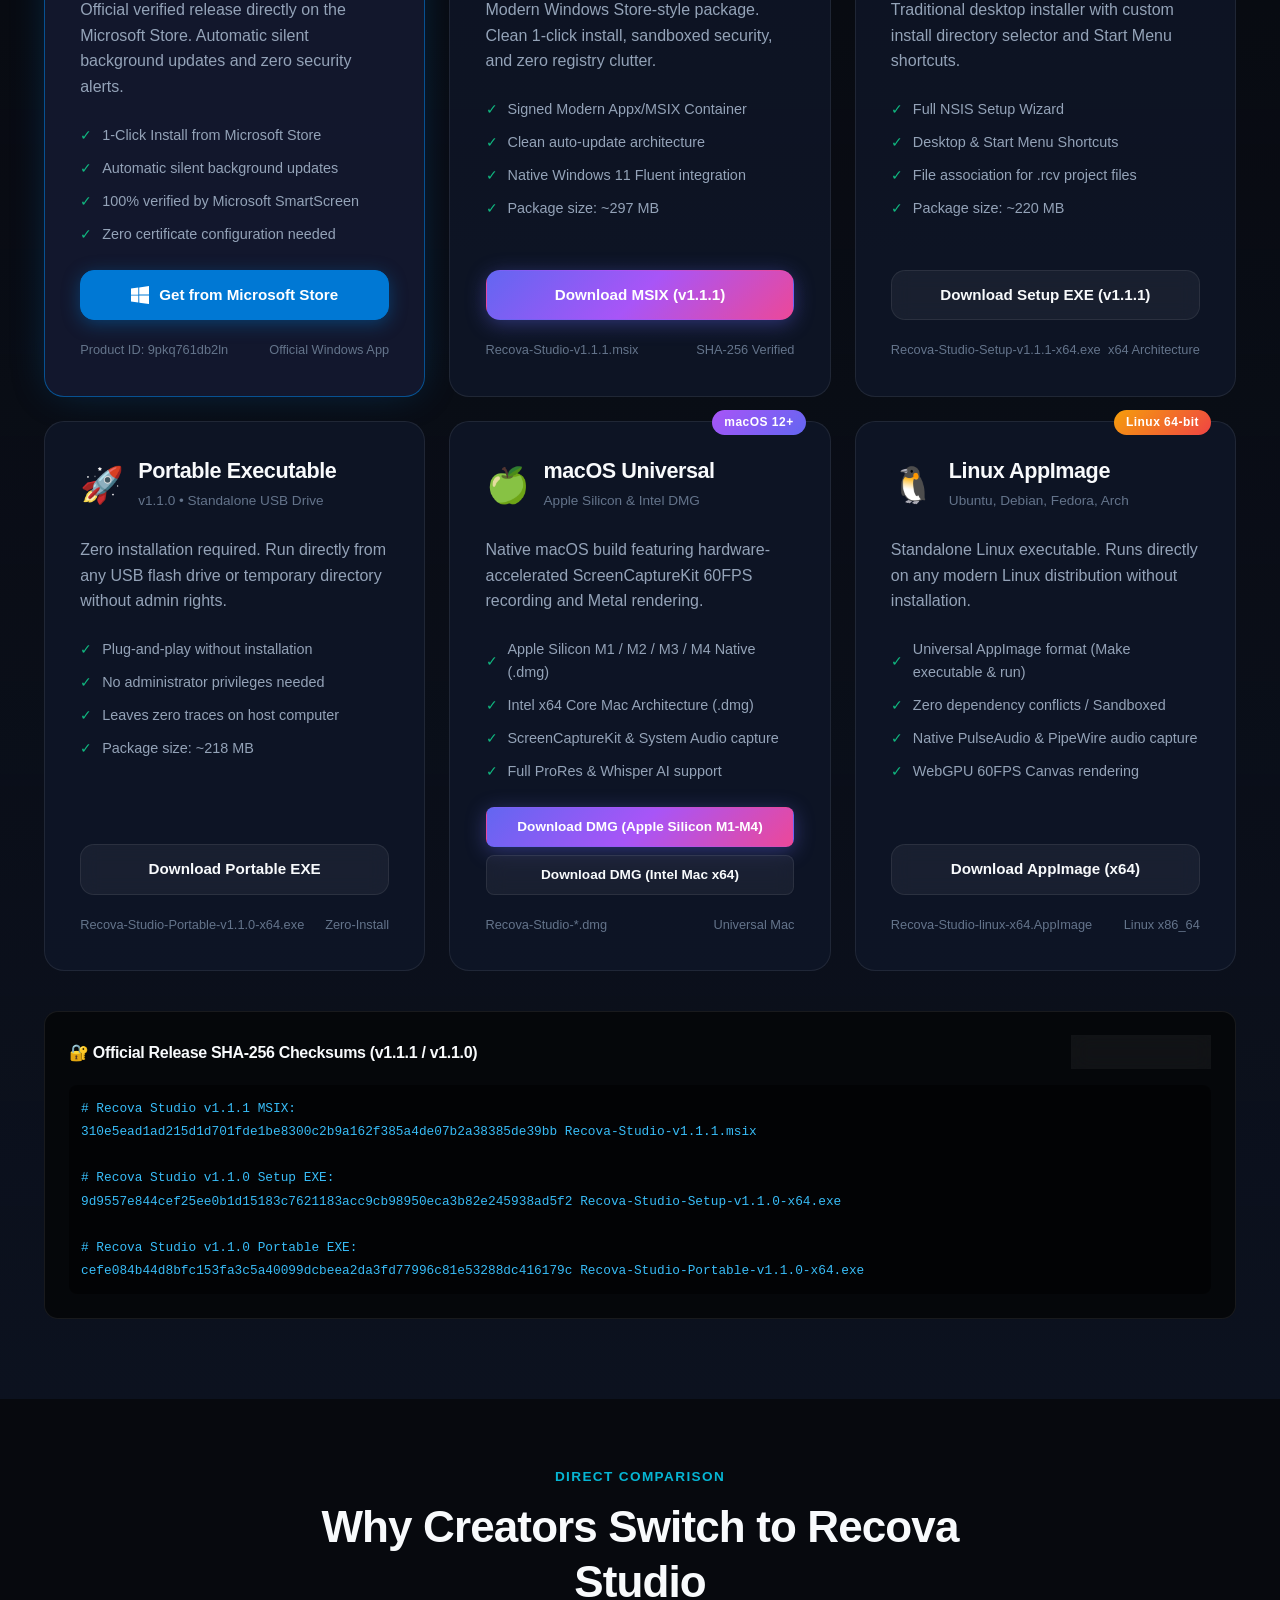
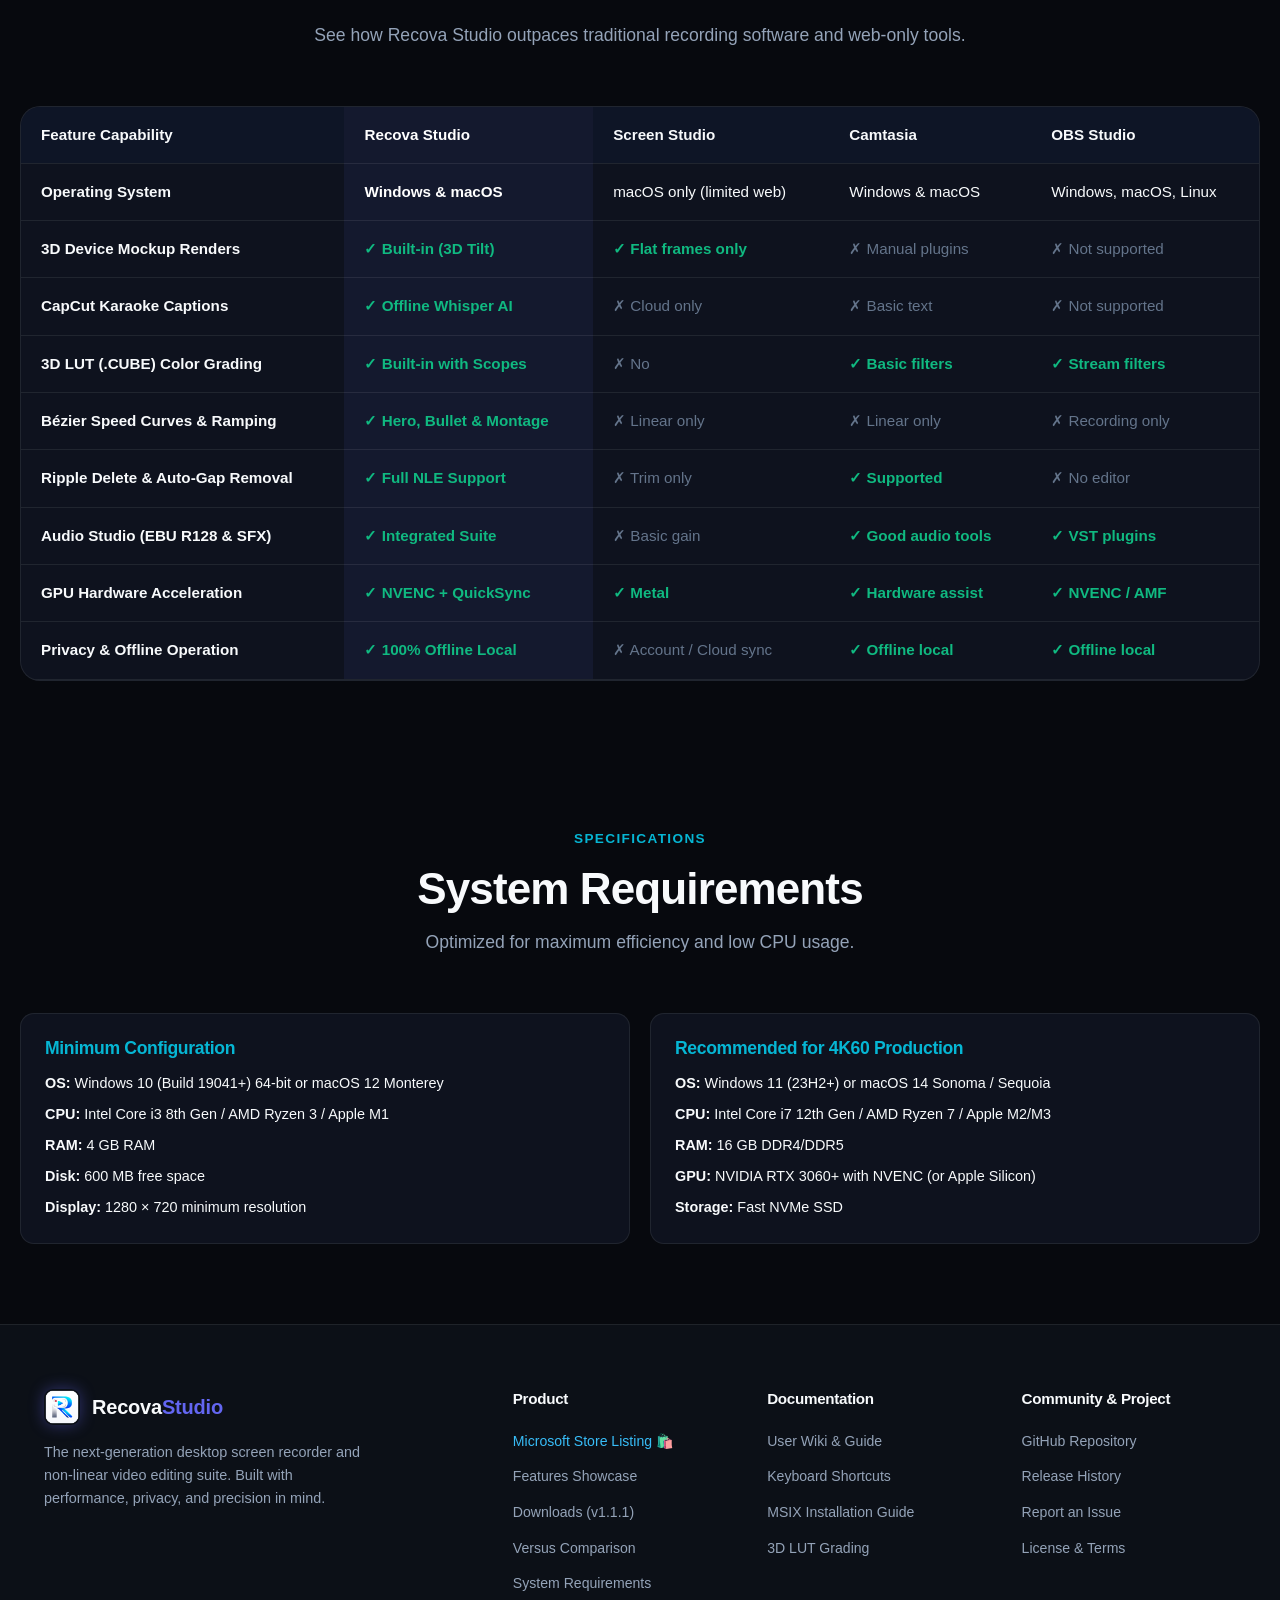
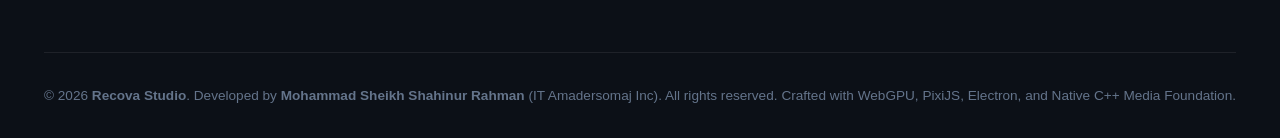
==== commit 13103e0d: "feat: add interactive App Interface screenshot showcase and update Windows Setup v1.1.1 package" ====
--- a/index.html
+++ b/index.html
@@ -160,30 +160,71 @@
       </div>
     </section>
 
-    <!-- Real App Interface Showcase -->
+    <!-- Real App Interface Interactive Showcase -->
     <section class="container" style="padding: 2rem 0 4rem;">
       <div class="section-header">
-        <span class="section-tag">App Interface</span>
+        <span class="section-tag">Interactive App Interface</span>
         <h2>Designed for Speed, Precision & Power</h2>
-        <p class="section-desc">Take a look inside the Recova Studio professional video editor, multi-track timeline, and AI captions studio.</p>
-      </div>
-
-      <div style="background: rgba(15, 23, 42, 0.7); border: 1px solid var(--border-color); border-radius: var(--radius-lg); padding: 1.25rem; box-shadow: 0 25px 60px rgba(0,0,0,0.7); overflow: hidden; margin-bottom: 2rem;">
-        <img src="assets/recova-editor-ui.png" alt="Recova Studio Professional Editor UI" style="width: 100%; height: auto; border-radius: var(--radius-md); border: 1px solid rgba(255, 255, 255, 0.1); display: block;">
-      </div>
-
-      <div style="display: grid; grid-template-columns: repeat(auto-fit, minmax(320px, 1fr)); gap: 24px;">
-        <div style="background: var(--bg-card); border: 1px solid var(--border-color); border-radius: var(--radius-md); padding: 1.5rem;">
-          <h4 style="color: var(--accent-cyan); margin-bottom: 0.5rem; font-size: 1.1rem;">🎛️ Multi-Track Timeline with Magnetic Snapping</h4>
-          <p style="font-size: 0.95rem;">Independent video, audio, caption, and zoom tracks with frame-accurate scrubbing, split [S], and ripple delete [Shift+Del].</p>
-        </div>
-        <div style="background: var(--bg-card); border: 1px solid var(--border-color); border-radius: var(--radius-md); padding: 1.5rem;">
-          <h4 style="color: var(--accent-secondary); margin-bottom: 0.5rem; font-size: 1.1rem;">💬 Offline Whisper AI Captions</h4>
-          <p style="font-size: 0.95rem;">Automated word-by-word karaoke highlighting, filler word removal, kinetic pop-in animations, and SRT/VTT import/export.</p>
-        </div>
-        <div style="background: var(--bg-card); border: 1px solid var(--border-color); border-radius: var(--radius-md); padding: 1.5rem;">
-          <h4 style="color: var(--accent-emerald); margin-bottom: 0.5rem; font-size: 1.1rem;">🔊 Broadcast Audio Studio & 3D LUTs</h4>
-          <p style="font-size: 0.95rem;">EBU R128 loudness normalization (-14 LUFS), noise gate, compressor, and real-time .CUBE 3D LUT Hollywood grading.</p>
+        <p class="section-desc">Click through the tabs below to explore Recova Studio's video editor, AI captions, multi-track timeline, motion cursor effects, and 4K export studio.</p>
+      </div>
+
+      <!-- Screenshot Tabs Navigation -->
+      <div class="ui-tour-tabs">
+        <button class="ui-tab-btn active" data-img="assets/recova-editor-ui.png" data-title="🎬 Video Editor & 3D Canvas" data-desc="Live playback preview, timeline zooming, viral stickers, dynamic 3D camera tilt, and instant canvas zoom.">
+          <span>🎬</span> Editor & Canvas
+        </button>
+        <button class="ui-tab-btn" data-img="assets/recova-captions-ui.png" data-title="💬 Whisper AI Captions & Subtitles" data-desc="Offline speech-to-text, word-by-word karaoke highlighting, filler word removal, and instant SRT/VTT subtitle export.">
+          <span>💬</span> AI Captions & SRT
+        </button>
+        <button class="ui-tab-btn" data-img="assets/recova-timeline-ui.png" data-title="🎛️ Multi-Track Magnetic Timeline" data-desc="Frame-accurate scrubbing, magnetic snapping, in/out points, ripple delete [Shift+Del], and 1.8x speed ramping badges.">
+          <span>🎛️</span> Pro Timeline
+        </button>
+        <button class="ui-tab-btn" data-img="assets/Screenshot-02-Motion-Cursor-FX.png" data-title="🖱️ Motion Cursor & Tactile Audio FX" data-desc="Custom cursor arrows, tactile mechanical click sound effects, click bounce physics, and spotlight focus dimming.">
+          <span>🖱️</span> Motion Cursor FX
+        </button>
+        <button class="ui-tab-btn" data-img="assets/recova-audio-ui.png" data-title="🔊 Broadcast Audio & Synced SFX" data-desc="1-click action-synced whoosh/swoosh SFX, EBU R128 (-14 LUFS) broadcast loudness normalization, and studio EQ.">
+          <span>🔊</span> Audio & SFX
+        </button>
+        <button class="ui-tab-btn" data-img="assets/Screenshot-04-Export-Presets.png" data-title="⚡ Hardware NVENC & Export Studio" data-desc="GPU-accelerated NVIDIA NVENC 4K60 export, bitrate controls, and presets for YouTube, TikTok, Reels, and Shorts.">
+          <span>⚡</span> 4K Export
+        </button>
+      </div>
+
+      <!-- Active Screenshot Showcase Card -->
+      <div class="ui-tour-card">
+        <div class="ui-tour-header">
+          <div class="frame-dots">
+            <span class="dot red"></span>
+            <span class="dot yellow"></span>
+            <span class="dot green"></span>
+          </div>
+          <div class="ui-tour-title" id="uiTourTitle">🎬 Video Editor & 3D Canvas</div>
+          <div class="frame-chips">
+            <span class="chip">Recova Studio v1.1.1</span>
+            <span class="chip">DirectX 12 / WebGPU</span>
+          </div>
+        </div>
+        <div class="ui-tour-screen">
+          <img id="uiTourImg" src="assets/recova-editor-ui.png" alt="Recova Studio Professional Editor UI">
+        </div>
+        <div class="ui-tour-footer">
+          <p id="uiTourDesc">Live playback preview, timeline zooming, viral stickers, dynamic 3D camera tilt, and instant canvas zoom.</p>
+        </div>
+      </div>
+
+      <!-- Feature Highlight Badges -->
+      <div style="display: grid; grid-template-columns: repeat(auto-fit, minmax(300px, 1fr)); gap: 20px; margin-top: 2rem;">
+        <div style="background: var(--bg-card); border: 1px solid var(--border-color); border-radius: var(--radius-md); padding: 1.25rem;">
+          <h4 style="color: var(--accent-cyan); margin-bottom: 0.4rem; font-size: 1.05rem;">🎛️ Magnetic Snap & Ripple Delete</h4>
+          <p style="font-size: 0.9rem; color: var(--text-secondary); margin: 0;">Multi-track scrubbing with instant [S] split cut and zero-gap ripple delete closing dead air seamlessly.</p>
+        </div>
+        <div style="background: var(--bg-card); border: 1px solid var(--border-color); border-radius: var(--radius-md); padding: 1.25rem;">
+          <h4 style="color: var(--accent-secondary); margin-bottom: 0.4rem; font-size: 1.05rem;">💬 100% Offline Whisper AI</h4>
+          <p style="font-size: 0.9rem; color: var(--text-secondary); margin: 0;">Speech recognition runs on your CPU/GPU without cloud uploads, subscriptions, or latency.</p>
+        </div>
+        <div style="background: var(--bg-card); border: 1px solid var(--border-color); border-radius: var(--radius-md); padding: 1.25rem;">
+          <h4 style="color: var(--accent-emerald); margin-bottom: 0.4rem; font-size: 1.05rem;">⚡ 4K60 NVIDIA NVENC & 3D LUTs</h4>
+          <p style="font-size: 0.9rem; color: var(--text-secondary); margin: 0;">Hardware-accelerated rendering and Hollywood .CUBE color grading scopes in real-time.</p>
         </div>
       </div>
     </section>
@@ -376,7 +417,7 @@
               <div class="dl-icon">⚙️</div>
               <div class="dl-title-wrap">
                 <h3>Windows Setup EXE</h3>
-                <span>v1.1.0 • Windows 10 & 11 (64-bit)</span>
+                <span>v1.1.1 • Windows 10 & 11 (64-bit)</span>
               </div>
             </div>
             <p>Traditional desktop installer with custom install directory selector and Start Menu shortcuts.</p>
@@ -384,13 +425,13 @@
               <li><i>✓</i> Full NSIS Setup Wizard</li>
               <li><i>✓</i> Desktop & Start Menu Shortcuts</li>
               <li><i>✓</i> File association for .rcv project files</li>
-              <li><i>✓</i> Package size: ~222 MB</li>
+              <li><i>✓</i> Package size: ~220 MB</li>
             </ul>
-            <a href="https://github.com/mohammad-sheikh-shahinur-rahman/RECOVA-STUDIO-WIKI/releases/download/v1.1.1/Recova-Studio-Setup-v1.1.0-x64.exe" class="btn btn-secondary">
-              Download Setup EXE (v1.1.0)
+            <a href="https://github.com/mohammad-sheikh-shahinur-rahman/RECOVA-STUDIO-WIKI/releases/download/v1.1.1/Recova-Studio-Setup-v1.1.1-x64.exe" class="btn btn-secondary">
+              Download Setup EXE (v1.1.1)
             </a>
             <div class="dl-meta-footer">
-              <span>Recova-Studio-Setup-v1.1.0-x64.exe</span>
+              <span>Recova-Studio-Setup-v1.1.1-x64.exe</span>
               <span>x64 Architecture</span>
             </div>
           </div>
--- a/style.css
+++ b/style.css
@@ -1160,3 +1160,106 @@
     padding: 1.5rem;
   }
 }
+
+/* UI Tour & Screenshot Showcase */
+.ui-tour-tabs {
+  display: flex;
+  flex-wrap: wrap;
+  gap: 10px;
+  justify-content: center;
+  margin-bottom: 1.5rem;
+}
+
+.ui-tab-btn {
+  background: rgba(15, 23, 42, 0.75);
+  border: 1px solid var(--border-color);
+  color: var(--text-secondary);
+  border-radius: 9999px;
+  padding: 8px 18px;
+  font-size: 0.88rem;
+  font-weight: 600;
+  cursor: pointer;
+  display: flex;
+  align-items: center;
+  gap: 8px;
+  transition: all 0.25s ease;
+  user-select: none;
+}
+
+.ui-tab-btn:hover {
+  background: rgba(99, 102, 241, 0.15);
+  border-color: rgba(99, 102, 241, 0.4);
+  color: #ffffff;
+  transform: translateY(-1px);
+}
+
+.ui-tab-btn.active {
+  background: var(--accent-gradient);
+  border-color: transparent;
+  color: #ffffff;
+  box-shadow: 0 4px 16px rgba(99, 102, 241, 0.4);
+}
+
+.ui-tour-card {
+  background: rgba(15, 23, 42, 0.85);
+  border: 1px solid var(--border-color);
+  border-radius: var(--radius-lg);
+  overflow: hidden;
+  box-shadow: 0 25px 60px rgba(0, 0, 0, 0.7);
+  transition: border-color 0.3s ease;
+}
+
+.ui-tour-card:hover {
+  border-color: rgba(99, 102, 241, 0.4);
+}
+
+.ui-tour-header {
+  padding: 12px 18px;
+  background: rgba(8, 11, 18, 0.95);
+  border-bottom: 1px solid var(--border-color);
+  display: flex;
+  align-items: center;
+  justify-content: space-between;
+}
+
+.ui-tour-title {
+  font-size: 0.95rem;
+  font-weight: 700;
+  color: var(--text-primary);
+  display: flex;
+  align-items: center;
+  gap: 8px;
+}
+
+.ui-tour-screen {
+  background: #020617;
+  display: flex;
+  align-items: center;
+  justify-content: center;
+  min-height: 380px;
+  max-height: 720px;
+  overflow: hidden;
+  position: relative;
+}
+
+.ui-tour-screen img {
+  width: 100%;
+  height: auto;
+  max-height: 700px;
+  object-fit: contain;
+  display: block;
+  transition: opacity 0.2s ease, transform 0.3s ease;
+}
+
+.ui-tour-footer {
+  padding: 14px 20px;
+  background: rgba(15, 23, 42, 0.95);
+  border-top: 1px solid var(--border-color);
+}
+
+.ui-tour-footer p {
+  margin: 0;
+  font-size: 0.95rem;
+  color: var(--text-secondary);
+}
+
